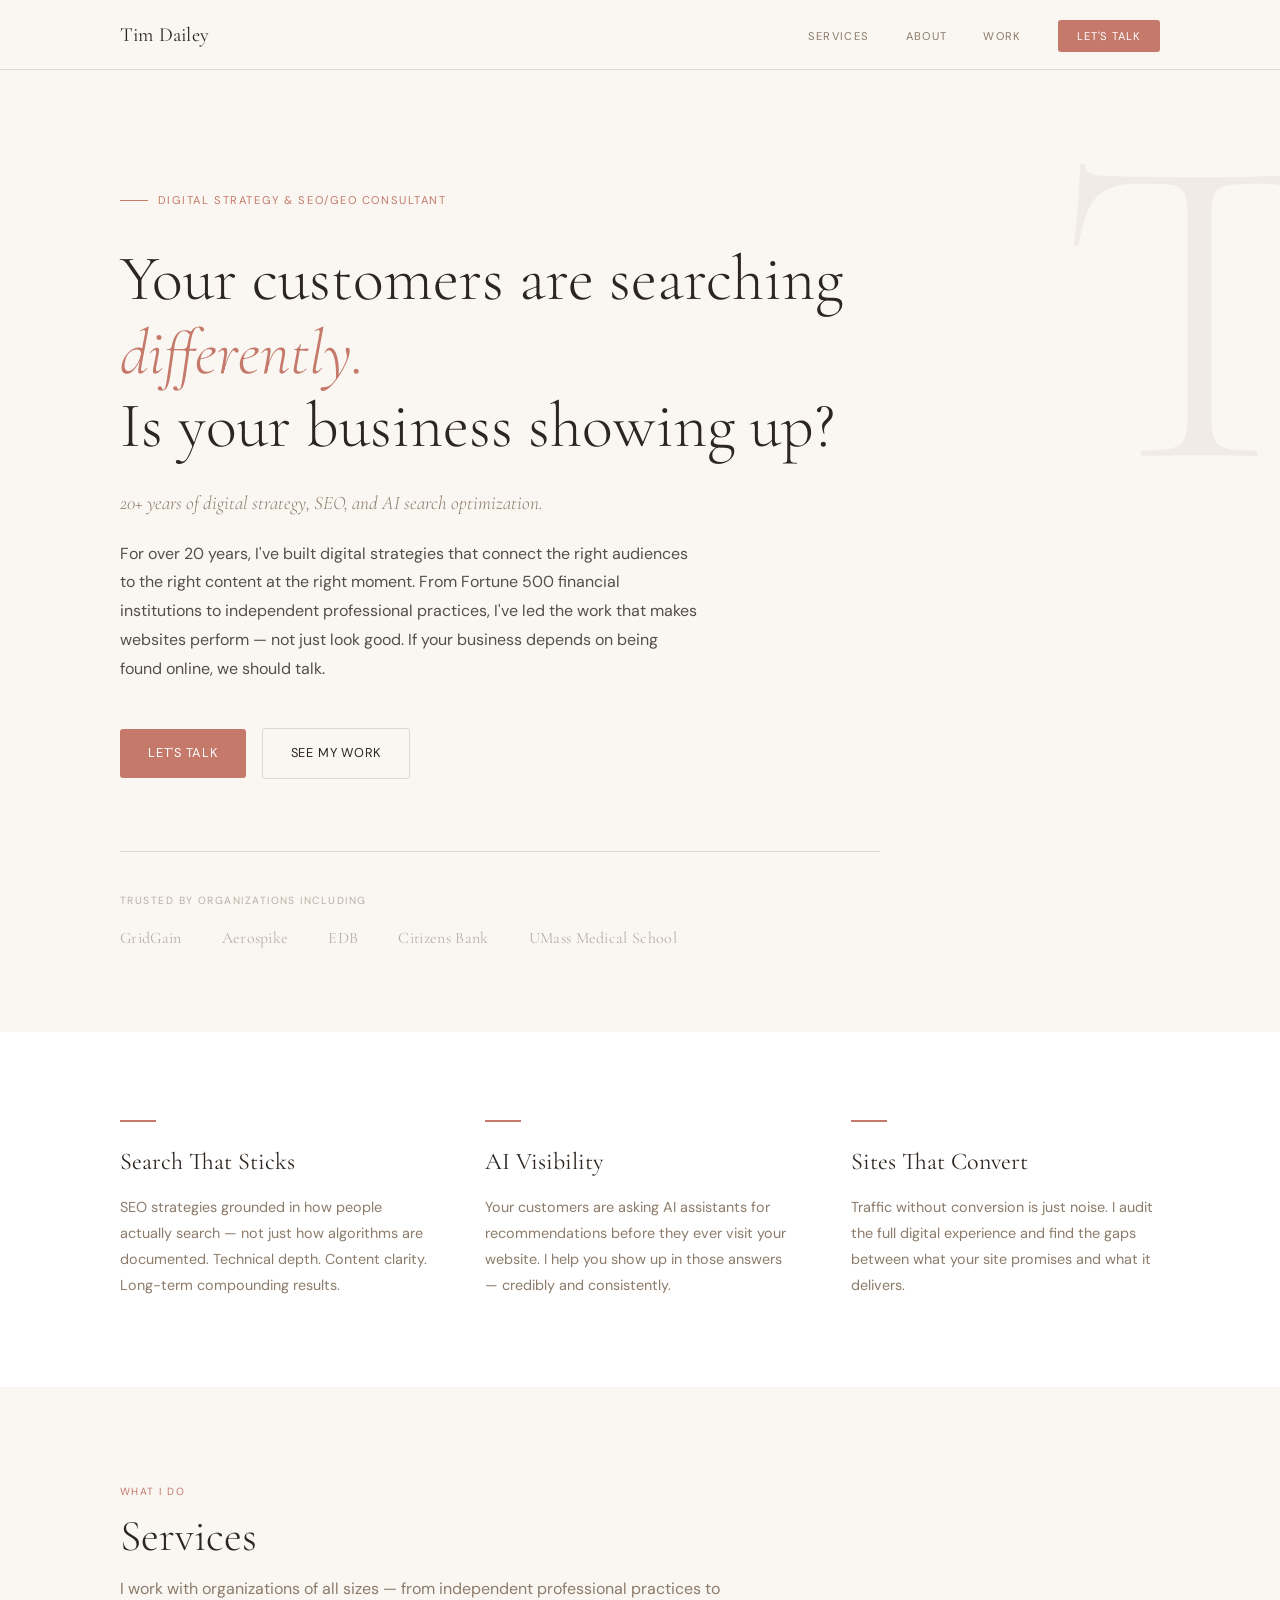
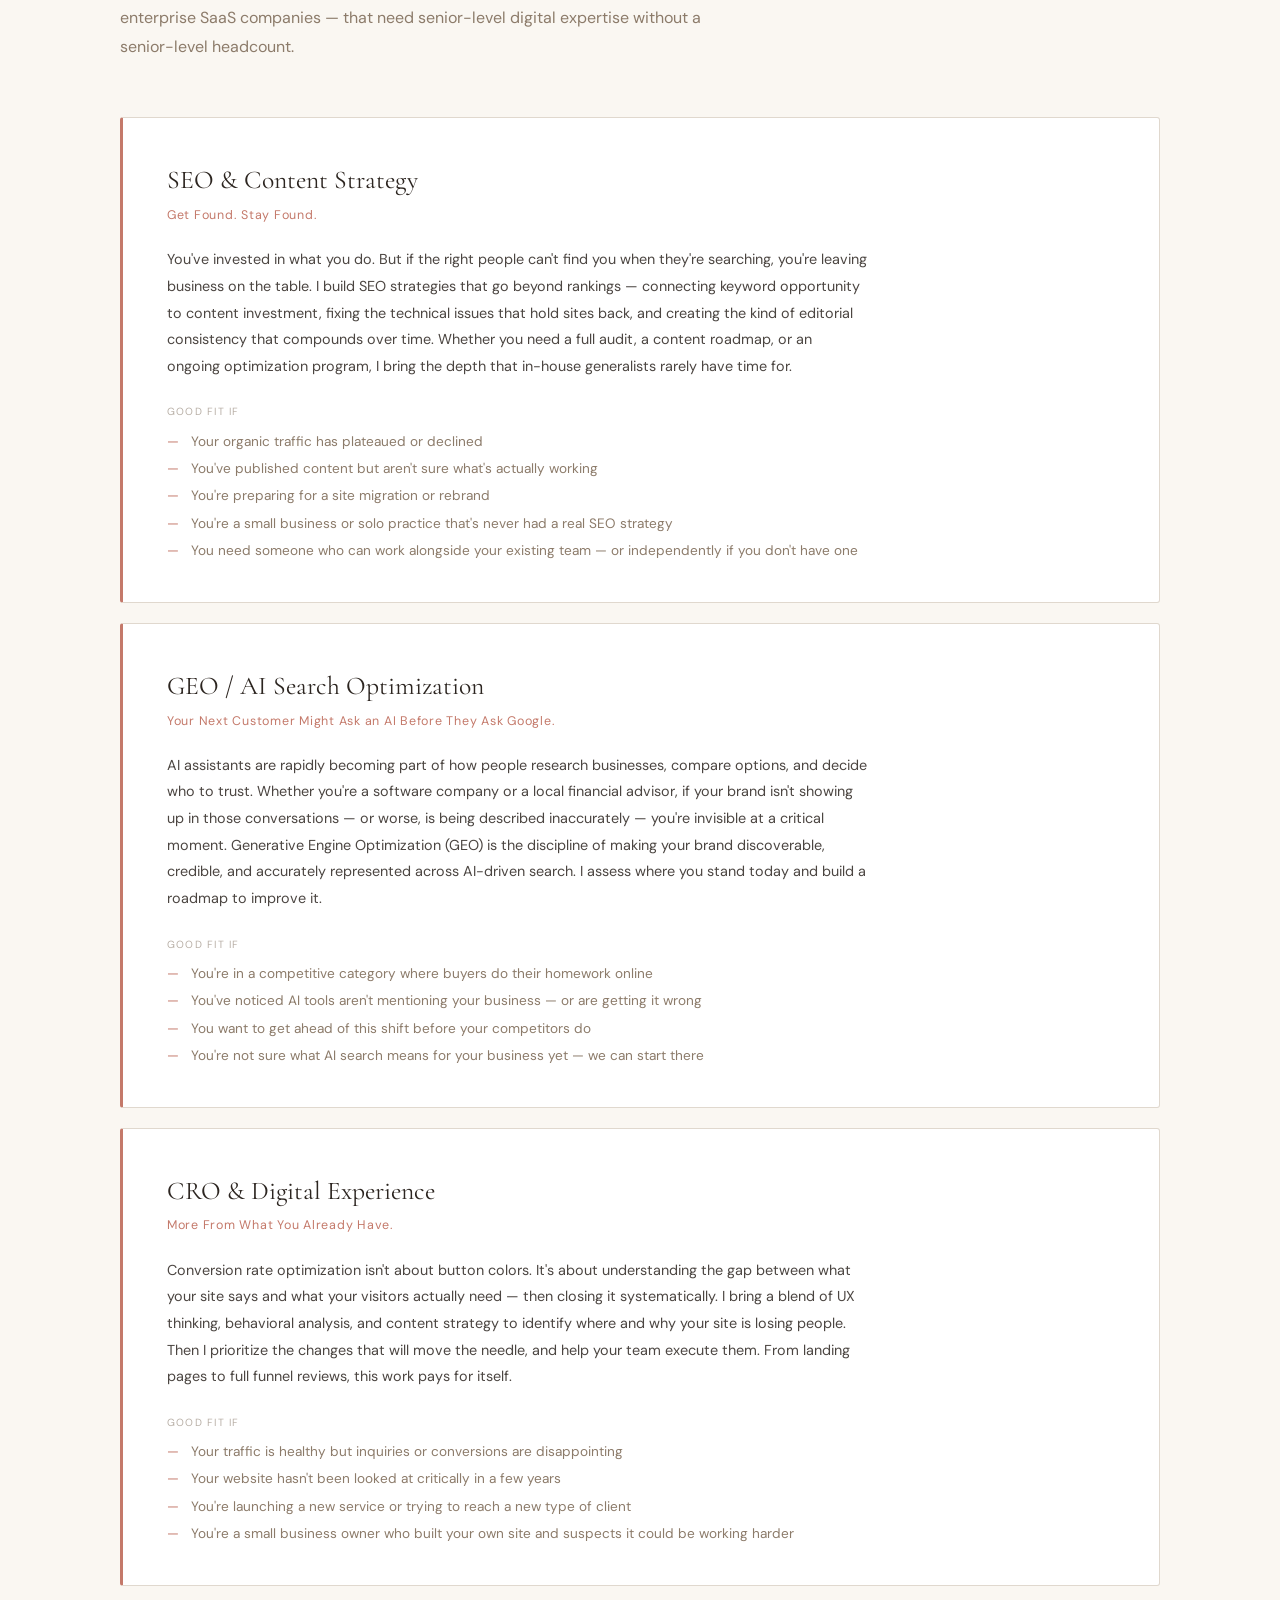
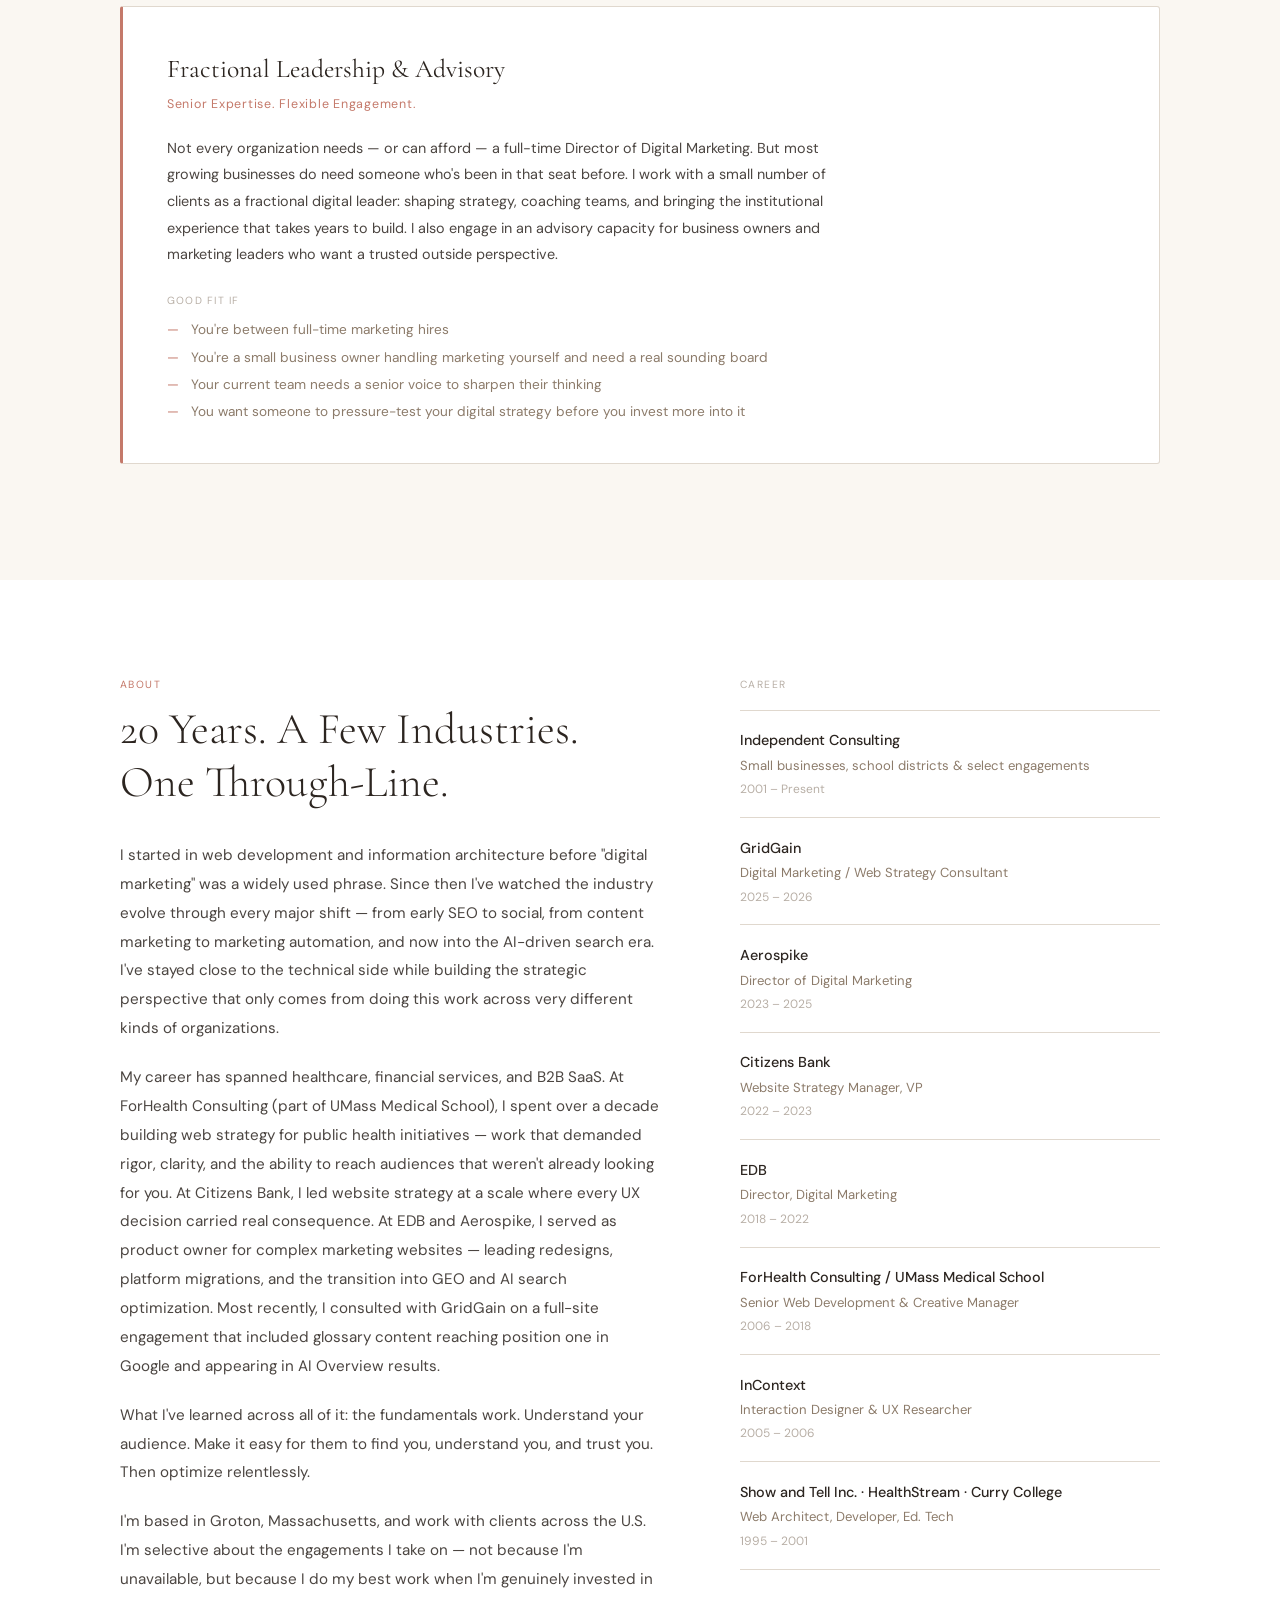
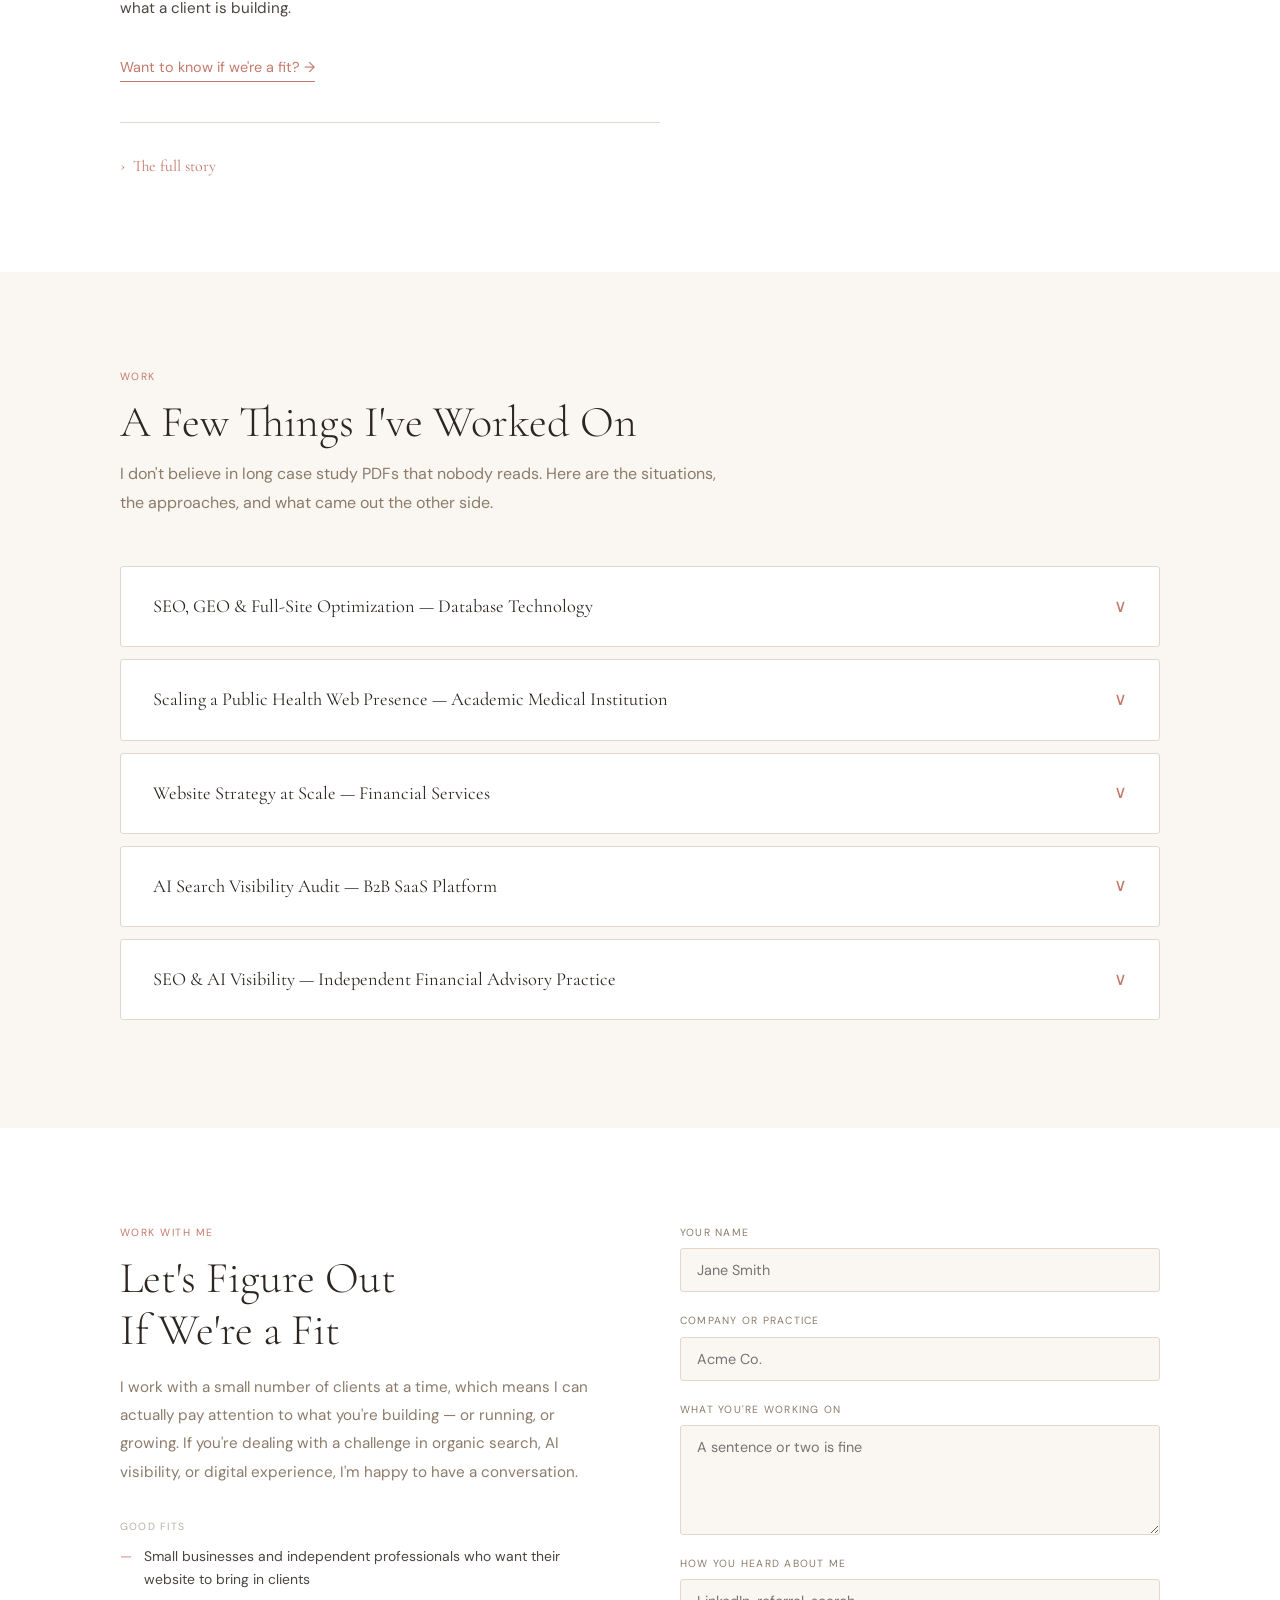
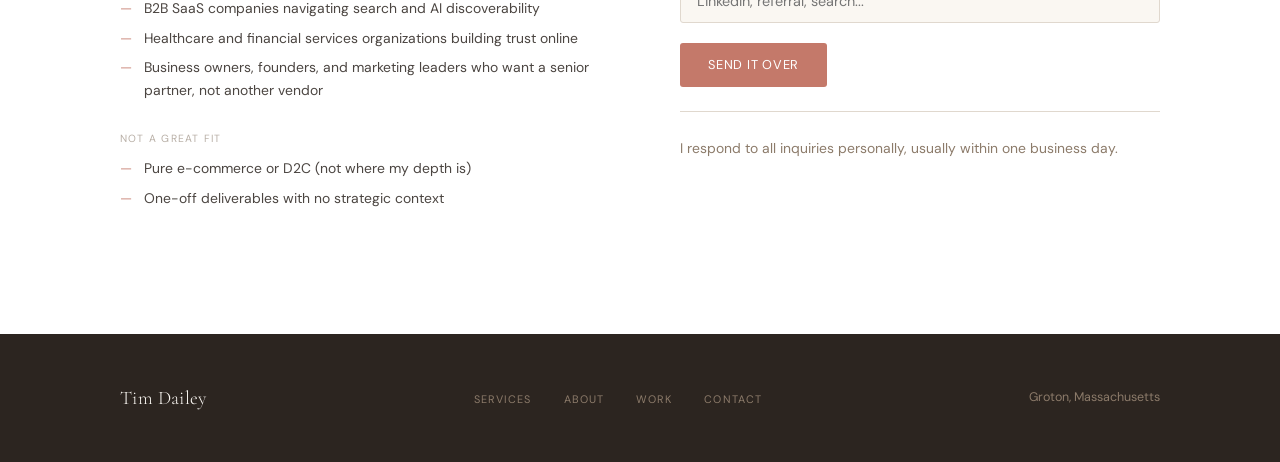
==== index.html @ e82624a8 "Update form action to use Web3Forms API" ====
<!DOCTYPE html>
<html lang="en">
<head>
<meta charset="UTF-8">
<meta name="viewport" content="width=device-width, initial-scale=1.0">

<!-- ── CORE SEO ── -->
<title>Tim Dailey — Digital Strategy, SEO &amp; AI Search Consultant</title>
<meta name="description" content="Tim Dailey is a digital strategy and SEO consultant with 20+ years of experience helping businesses get found in search engines and AI-powered results. Based in Groton, MA. Serving clients across the U.S.">
<meta name="author" content="Tim Dailey">
<meta name="robots" content="index, follow, max-snippet:-1, max-image-preview:large, max-video-preview:-1">
<link rel="canonical" href="https://timdailey.com/">

<!-- ── OPEN GRAPH (Facebook, LinkedIn previews) ── -->
<meta property="og:type" content="website">
<meta property="og:site_name" content="Tim Dailey">
<meta property="og:title" content="Tim Dailey — Digital Strategy, SEO &amp; AI Search Consultant">
<meta property="og:description" content="20+ years of SEO, GEO, and digital strategy. Tim Dailey helps businesses of all sizes get found in search engines and AI-powered results — and turn that visibility into growth.">
<meta property="og:url" content="https://timdailey.com/">
<meta property="og:image" content="https://timdailey.com/images/tim-dailey-og.webp">
<meta property="og:image:width" content="1200">
<meta property="og:image:height" content="630">
<meta property="og:image:alt" content="Tim Dailey — Digital Strategy &amp; SEO Consultant">
<meta property="og:locale" content="en_US">

<!-- ── TWITTER / X CARD ── -->
<meta name="twitter:card" content="summary_large_image">
<meta name="twitter:title" content="Tim Dailey — Digital Strategy, SEO &amp; AI Search Consultant">
<meta name="twitter:description" content="20+ years of SEO, GEO, and digital strategy. Helping businesses get found in search engines and AI-powered results.">
<meta name="twitter:image" content="https://timdailey.com/images/tim-dailey-og.webp">
<meta name="twitter:image:alt" content="Tim Dailey — Digital Strategy &amp; SEO Consultant">

<!-- ── GEO / LOCAL SEO ── -->
<meta name="geo.region" content="US-MA">
<meta name="geo.placename" content="Groton, Massachusetts">
<meta name="geo.position" content="42.6040;-71.5745">
<meta name="ICBM" content="42.6040, -71.5745">

<!-- ── THEME ── -->
<meta name="theme-color" content="#FAF7F2">
<meta name="format-detection" content="telephone=no">

<script type="application/ld+json">
{
  "@context": "https://schema.org",
  "@graph": [

    {
      "@type": "Person",
      "@id": "https://timdailey.com/#person",
      "name": "Timothy Dailey",
      "alternateName": "Tim Dailey",
      "url": "https://timdailey.com",
      "sameAs": [
        "https://www.linkedin.com/in/timothy-dailey/"
      ],
      "jobTitle": "Digital Strategy & SEO Consultant",
      "description": "Digital strategy and SEO consultant with 20+ years of experience leading high-profile digital initiatives for global brands, financial institutions, and mission-driven organizations. Specializes in SEO, Generative Engine Optimization (GEO), CRO, and digital experience strategy.",
      "knowsAbout": [
        "Search Engine Optimization",
        "Generative Engine Optimization",
        "AI Search Optimization",
        "Conversion Rate Optimization",
        "Digital Strategy",
        "Content Strategy",
        "UX Design",
        "Web Strategy",
        "Marketing Technology",
        "B2B Marketing"
      ],
      "hasCredential": {
        "@type": "EducationalOccupationalCredential",
        "credentialCategory": "degree",
        "educationalLevel": "Bachelor of Arts",
        "recognizedBy": {
          "@type": "CollegeOrUniversity",
          "name": "Curry College"
        }
      },
      "address": {
        "@type": "PostalAddress",
        "addressLocality": "Groton",
        "addressRegion": "MA",
        "addressCountry": "US"
      },
      "worksFor": {
        "@id": "https://timdailey.com/#business"
      }
    },

    {
      "@type": "ProfessionalService",
      "@id": "https://timdailey.com/#business",
      "name": "Tim Dailey Digital Strategy",
      "alternateName": "Tim Dailey Consulting",
      "url": "https://timdailey.com",
      "description": "Independent digital strategy consultancy specializing in SEO, Generative Engine Optimization (GEO), AI search visibility, CRO, and fractional digital marketing leadership. Serving businesses of all sizes across the U.S.",
      "founder": {
        "@id": "https://timdailey.com/#person"
      },
      "address": {
        "@type": "PostalAddress",
        "addressLocality": "Groton",
        "addressRegion": "MA",
        "addressCountry": "US"
      },
      "areaServed": {
        "@type": "Country",
        "name": "United States"
      },
      "priceRange": "$$",
      "currenciesAccepted": "USD",
      "openingHours": "Mo-Fr 09:00-17:00",
      "hasOfferCatalog": {
        "@type": "OfferCatalog",
        "name": "Digital Strategy Services",
        "itemListElement": [
          {
            "@type": "Offer",
            "itemOffered": {
              "@type": "Service",
              "name": "SEO & Content Strategy",
              "description": "Comprehensive SEO strategies connecting keyword opportunity to content investment, fixing technical issues, and creating editorial consistency that compounds over time."
            }
          },
          {
            "@type": "Offer",
            "itemOffered": {
              "@type": "Service",
              "name": "GEO / AI Search Optimization",
              "description": "Generative Engine Optimization (GEO) to make your brand discoverable, credible, and accurately represented across AI-driven search tools including ChatGPT, Perplexity, and Google's AI Overviews."
            }
          },
          {
            "@type": "Offer",
            "itemOffered": {
              "@type": "Service",
              "name": "CRO & Digital Experience",
              "description": "Conversion rate optimization combining UX thinking, behavioral analysis, and content strategy to identify why your site is losing people and prioritize changes that move the needle."
            }
          },
          {
            "@type": "Offer",
            "itemOffered": {
              "@type": "Service",
              "name": "Fractional Leadership & Advisory",
              "description": "Fractional digital marketing leadership and advisory services for companies that need senior-level expertise without a full-time headcount."
            }
          }
        ]
      },
      "knowsAbout": [
        "Search Engine Optimization",
        "Generative Engine Optimization",
        "AI Search Visibility",
        "Conversion Rate Optimization",
        "Digital Strategy",
        "Content Strategy",
        "B2B Marketing",
        "Healthcare Digital Marketing",
        "Financial Services Digital Marketing",
        "SaaS Marketing"
      ]
    },

    {
      "@type": "WebPage",
      "@id": "https://timdailey.com/#webpage",
      "url": "https://timdailey.com/",
      "name": "Tim Dailey — Digital Strategy, SEO & AI Search Consultant",
      "description": "Tim Dailey is a digital strategy and SEO consultant with 20+ years of experience helping businesses get found in search engines and AI-powered results.",
      "isPartOf": {
        "@type": "WebSite",
        "@id": "https://timdailey.com/#website",
        "url": "https://timdailey.com",
        "name": "Tim Dailey",
        "description": "Digital strategy, SEO, and AI search consulting by Tim Dailey",
        "publisher": {
          "@id": "https://timdailey.com/#person"
        }
      },
      "about": {
        "@id": "https://timdailey.com/#person"
      },
      "breadcrumb": {
        "@type": "BreadcrumbList",
        "itemListElement": [
          {
            "@type": "ListItem",
            "position": 1,
            "name": "Home",
            "item": "https://timdailey.com/"
          }
        ]
      }
    }

  ]
}
</script>
<link rel="preconnect" href="https://fonts.googleapis.com">
<link href="https://fonts.googleapis.com/css2?family=Cormorant+Garamond:ital,wght@0,300;0,400;0,500;1,300;1,400&family=DM+Sans:opsz,wght@9..40,300;9..40,400;9..500&display=swap" rel="stylesheet">
<link rel="stylesheet" href="styles.css">
</head>
<body>

<!-- NAV -->
<nav class="nav-sticky" id="site-nav">
  <div class="nav-inner">
    <a href="#hero" class="nav-mark">Tim Dailey</a>
    <button class="nav-hamburger" id="hamburger" aria-label="Menu" onclick="toggleMenu()">
      <span></span><span></span><span></span>
    </button>
    <ul class="nav-links" id="nav-links">
      <li><a href="#services" onclick="closeMenu()">Services</a></li>
      <li><a href="#about" onclick="closeMenu()">About</a></li>
      <li><a href="#work" onclick="closeMenu()">Work</a></li>
      <li><a href="#contact" class="nav-cta" onclick="closeMenu()">Let's Talk</a></li>
    </ul>
  </div>
</nav>

<!-- HERO -->
<section id="hero">
  <div class="wrap">
    <div class="hero-bg-mark">T</div>
    <div class="hero-inner fade-in">
      <div class="hero-eyebrow">
        <span class="hero-eyebrow-line"></span>
        Digital Strategy &amp; SEO/GEO Consultant
      </div>
      <h1>Your customers are searching <em>differently.</em><br>Is your business showing up?</h1>
      <p class="hero-sub">20+ years of digital strategy, SEO, and AI search optimization.</p>
      <p class="hero-body">For over 20 years, I've built digital strategies that connect the right audiences to the right content at the right moment. From Fortune 500 financial institutions to independent professional practices, I've led the work that makes websites perform — not just look good. If your business depends on being found online, we should talk.</p>
      <div class="btn-row">
        <a href="#contact" class="btn-fill">Let's Talk</a>
        <a href="#work" class="btn-outline">See My Work</a>
      </div>
      <div class="logo-strip">
        <div class="logo-strip-lbl">Trusted by organizations including</div>
        <div class="logo-names">
          <span>GridGain</span>
          <span>Aerospike</span>
          <span>EDB</span>
          <span>Citizens Bank</span>
          <span>UMass Medical School</span>
        </div>
      </div>
    </div>
  </div>
</section>

<!-- VALUE -->
<section id="value">
  <div class="wrap">
    <div class="value-grid">
      <div class="value-item fade-in">
        <div class="val-bar"></div>
        <h3>Search That Sticks</h3>
        <p>SEO strategies grounded in how people actually search — not just how algorithms are documented. Technical depth. Content clarity. Long-term compounding results.</p>
      </div>
      <div class="value-item fade-in">
        <div class="val-bar"></div>
        <h3>AI Visibility</h3>
        <p>Your customers are asking AI assistants for recommendations before they ever visit your website. I help you show up in those answers — credibly and consistently.</p>
      </div>
      <div class="value-item fade-in">
        <div class="val-bar"></div>
        <h3>Sites That Convert</h3>
        <p>Traffic without conversion is just noise. I audit the full digital experience and find the gaps between what your site promises and what it delivers.</p>
      </div>
    </div>
  </div>
</section>

<!-- SERVICES -->
<section id="services">
  <div class="wrap">
    <div class="services-head fade-in">
      <div class="sec-eye">What I Do</div>
      <h2 class="sec-h">Services</h2>
      <p class="sec-sub">I work with organizations of all sizes — from independent professional practices to enterprise SaaS companies — that need senior-level digital expertise without a senior-level headcount.</p>
    </div>

    <div class="svc-card fade-in">
      <div class="svc-name">SEO &amp; Content Strategy</div>
      <div class="svc-hook">Get Found. Stay Found.</div>
      <p class="svc-body">You've invested in what you do. But if the right people can't find you when they're searching, you're leaving business on the table. I build SEO strategies that go beyond rankings — connecting keyword opportunity to content investment, fixing the technical issues that hold sites back, and creating the kind of editorial consistency that compounds over time. Whether you need a full audit, a content roadmap, or an ongoing optimization program, I bring the depth that in-house generalists rarely have time for.</p>
      <div class="fit-lbl">Good fit if</div>
      <ul class="fit-list">
        <li>Your organic traffic has plateaued or declined</li>
        <li>You've published content but aren't sure what's actually working</li>
        <li>You're preparing for a site migration or rebrand</li>
        <li>You're a small business or solo practice that's never had a real SEO strategy</li>
        <li>You need someone who can work alongside your existing team — or independently if you don't have one</li>
      </ul>
    </div>

    <div class="svc-card fade-in">
      <div class="svc-name">GEO / AI Search Optimization</div>
      <div class="svc-hook">Your Next Customer Might Ask an AI Before They Ask Google.</div>
      <p class="svc-body">AI assistants are rapidly becoming part of how people research businesses, compare options, and decide who to trust. Whether you're a software company or a local financial advisor, if your brand isn't showing up in those conversations — or worse, is being described inaccurately — you're invisible at a critical moment. Generative Engine Optimization (GEO) is the discipline of making your brand discoverable, credible, and accurately represented across AI-driven search. I assess where you stand today and build a roadmap to improve it.</p>
      <div class="fit-lbl">Good fit if</div>
      <ul class="fit-list">
        <li>You're in a competitive category where buyers do their homework online</li>
        <li>You've noticed AI tools aren't mentioning your business — or are getting it wrong</li>
        <li>You want to get ahead of this shift before your competitors do</li>
        <li>You're not sure what AI search means for your business yet — we can start there</li>
      </ul>
    </div>

    <div class="svc-card fade-in">
      <div class="svc-name">CRO &amp; Digital Experience</div>
      <div class="svc-hook">More From What You Already Have.</div>
      <p class="svc-body">Conversion rate optimization isn't about button colors. It's about understanding the gap between what your site says and what your visitors actually need — then closing it systematically. I bring a blend of UX thinking, behavioral analysis, and content strategy to identify where and why your site is losing people. Then I prioritize the changes that will move the needle, and help your team execute them. From landing pages to full funnel reviews, this work pays for itself.</p>
      <div class="fit-lbl">Good fit if</div>
      <ul class="fit-list">
        <li>Your traffic is healthy but inquiries or conversions are disappointing</li>
        <li>Your website hasn't been looked at critically in a few years</li>
        <li>You're launching a new service or trying to reach a new type of client</li>
        <li>You're a small business owner who built your own site and suspects it could be working harder</li>
      </ul>
    </div>

    <div class="svc-card fade-in">
      <div class="svc-name">Fractional Leadership &amp; Advisory</div>
      <div class="svc-hook">Senior Expertise. Flexible Engagement.</div>
      <p class="svc-body">Not every organization needs — or can afford — a full-time Director of Digital Marketing. But most growing businesses do need someone who's been in that seat before. I work with a small number of clients as a fractional digital leader: shaping strategy, coaching teams, and bringing the institutional experience that takes years to build. I also engage in an advisory capacity for business owners and marketing leaders who want a trusted outside perspective.</p>
      <div class="fit-lbl">Good fit if</div>
      <ul class="fit-list">
        <li>You're between full-time marketing hires</li>
        <li>You're a small business owner handling marketing yourself and need a real sounding board</li>
        <li>Your current team needs a senior voice to sharpen their thinking</li>
        <li>You want someone to pressure-test your digital strategy before you invest more into it</li>
      </ul>
    </div>
  </div>
</section>

<!-- ABOUT -->
<section id="about">
  <div class="wrap">
    <div class="about-grid">
      <div class="about-prose fade-in">
        <div class="sec-eye">About</div>
        <h2 class="sec-h">20 Years. A Few Industries.<br>One Through-Line.</h2>
        <p>I started in web development and information architecture before "digital marketing" was a widely used phrase. Since then I've watched the industry evolve through every major shift — from early SEO to social, from content marketing to marketing automation, and now into the AI-driven search era. I've stayed close to the technical side while building the strategic perspective that only comes from doing this work across very different kinds of organizations.</p>
        <p>My career has spanned healthcare, financial services, and B2B SaaS. At ForHealth Consulting (part of UMass Medical School), I spent over a decade building web strategy for public health initiatives — work that demanded rigor, clarity, and the ability to reach audiences that weren't already looking for you. At Citizens Bank, I led website strategy at a scale where every UX decision carried real consequence. At EDB and Aerospike, I served as product owner for complex marketing websites — leading redesigns, platform migrations, and the transition into GEO and AI search optimization. Most recently, I consulted with GridGain on a full-site engagement that included glossary content reaching position one in Google and appearing in AI Overview results.</p>
        <p>What I've learned across all of it: the fundamentals work. Understand your audience. Make it easy for them to find you, understand you, and trust you. Then optimize relentlessly.</p>
        <p>I'm based in Groton, Massachusetts, and work with clients across the U.S. I'm selective about the engagements I take on — not because I'm unavailable, but because I do my best work when I'm genuinely invested in what a client is building.</p>
        <a href="#contact" class="about-cta-link">Want to know if we're a fit? →</a>

        <div class="story-toggle-wrap">
          <button class="story-btn" onclick="toggleStory(this)">
            <span class="story-arrow">›</span>
            The full story
          </button>
          <div class="story-content">
            <p>Before the director titles and the enterprise clients, there was a lot of hands-on work that built the foundation for all of it.</p>
            <p>In the late 1990s and early 2000s, I was designing and developing websites when most businesses didn't have one yet — building multimedia CD-ROMs and early web experiences at HealthStream and SilverPlatter Education, then moving into visual design and UI work at Show and Tell Inc. Those years taught me to think about usability before there was much of a vocabulary for it.</p>
            <p>From roughly 2001 through 2010, alongside my other work, I freelanced for small businesses and several school districts — building and maintaining websites, helping organizations figure out what their digital presence should even be. Many of these clients had never worked with a web professional before, which meant translating technical decisions into plain language was part of the job from the start. That experience is a big reason I'm just as comfortable working with a solo financial advisor as I am with a Series B software company.</p>
            <p>At Needham High School, I wore several different hats over the years — district webmaster, technology support, and briefly, teacher. I taught Photography and Graphic Design, secured a grant to bring digital photography into the curriculum, and ran adult education courses in web design. Teaching turned out to be useful training for consulting: you get good at explaining things clearly, meeting people where they are, and making complicated subjects feel manageable.</p>
            <p>My very first professional web role was at Curry College, where I developed and maintained the college's first-ever website while managing their Educational Technology Services Office. It's a long way from there to leading a platform migration to Contentful and React — but the thread connecting all of it is the same: figure out what someone needs from a digital experience, then build it as well as you possibly can.</p>
          </div>
        </div>
      </div>

      <div class="about-right fade-in">
        <div class="career-lbl">Career</div>
        <div class="timeline-item">
          <div class="t-org">Independent Consulting</div>
          <div class="t-role">Small businesses, school districts &amp; select engagements</div>
          <div class="t-dates">2001 – Present</div>
        </div>
        <div class="timeline-item">
          <div class="t-org">GridGain</div>
          <div class="t-role">Digital Marketing / Web Strategy Consultant</div>
          <div class="t-dates">2025 – 2026</div>
        </div>
        <div class="timeline-item">
          <div class="t-org">Aerospike</div>
          <div class="t-role">Director of Digital Marketing</div>
          <div class="t-dates">2023 – 2025</div>
        </div>
        <div class="timeline-item">
          <div class="t-org">Citizens Bank</div>
          <div class="t-role">Website Strategy Manager, VP</div>
          <div class="t-dates">2022 – 2023</div>
        </div>
        <div class="timeline-item">
          <div class="t-org">EDB</div>
          <div class="t-role">Director, Digital Marketing</div>
          <div class="t-dates">2018 – 2022</div>
        </div>
        <div class="timeline-item">
          <div class="t-org">ForHealth Consulting / UMass Medical School</div>
          <div class="t-role">Senior Web Development &amp; Creative Manager</div>
          <div class="t-dates">2006 – 2018</div>
        </div>
        <div class="timeline-item">
          <div class="t-org">InContext</div>
          <div class="t-role">Interaction Designer &amp; UX Researcher</div>
          <div class="t-dates">2005 – 2006</div>
        </div>
        <div class="timeline-item">
          <div class="t-org">Show and Tell Inc. · HealthStream · Curry College</div>
          <div class="t-role">Web Architect, Developer, Ed. Tech</div>
          <div class="t-dates">1995 – 2001</div>
        </div>
      </div>
    </div>
  </div>
</section>

<!-- WORK -->
<section id="work">
  <div class="wrap">
    <div class="work-head fade-in">
      <div class="sec-eye">Work</div>
      <h2 class="sec-h">A Few Things I've Worked On</h2>
      <p class="sec-sub">I don't believe in long case study PDFs that nobody reads. Here are the situations, the approaches, and what came out the other side.</p>
    </div>

    <div class="case fade-in">
      <div class="case-hdr" onclick="toggleCase(this)">
        <h3>SEO, GEO &amp; Full-Site Optimization — Database Technology</h3>
        <span class="chevron">∨</span>
      </div>
      <div class="case-body">
        <div class="case-sec"><div class="case-sec-lbl">The situation</div><p>A B2B database technology company needed its website to work harder across SEO, user experience, and AI search visibility. Landing pages, product pages, and the blog had accumulated technical debt, and the site's information architecture wasn't guiding visitors toward conversion.</p></div>
        <div class="case-sec"><div class="case-sec-lbl">The approach</div><p>I rebuilt and optimized landing pages, the homepage, and product pages for both search and UX. I developed a targeted keyword and GEO strategy aligned to technical buyer journeys, reworked the site navigation and information architecture, and built out a library of glossary pages designed to capture bottom-of-funnel search intent. I also resolved technical SEO issues holding back the trials and downloads experience.</p></div>
        <div class="case-sec"><div class="case-sec-lbl">What happened</div><p>Several glossary pages reached position one in Google search results. Multiple pages also began appearing in Google's AI Overview results — organic visibility extending into the AI-driven layer of search that most competitors hadn't begun to address yet.</p></div>
      </div>
    </div>

    <div class="case fade-in">
      <div class="case-hdr" onclick="toggleCase(this)">
        <h3>Scaling a Public Health Web Presence — Academic Medical Institution</h3>
        <span class="chevron">∨</span>
      </div>
      <div class="case-body">
        <div class="case-sec"><div class="case-sec-lbl">The situation</div><p>ForHealth Consulting (University of Massachusetts Medical School) operated a portfolio of public health programs, each with its own web presence, audience, and compliance requirements. There was no unified strategy, no shared standards, and significant redundancy.</p></div>
        <div class="case-sec"><div class="case-sec-lbl">The approach</div><p>Over 12 years, I built the web strategy infrastructure that brought those properties into alignment — from content governance frameworks and UX standards to analytics implementation and CMS migration work. I managed day-to-day execution for multiple concurrent sites simultaneously.</p></div>
        <div class="case-sec"><div class="case-sec-lbl">What happened</div><p>The organization gained a coherent digital presence across programs, with measurable improvements in user engagement and a significant reduction in the time it took to launch new initiatives. The work also built internal capacity where there had been almost none.</p></div>
      </div>
    </div>

    <div class="case fade-in">
      <div class="case-hdr" onclick="toggleCase(this)">
        <h3>Website Strategy at Scale — Financial Services</h3>
        <span class="chevron">∨</span>
      </div>
      <div class="case-body">
        <div class="case-sec"><div class="case-sec-lbl">The situation</div><p>Citizens Bank needed to tighten the connection between its digital experience and measurable business outcomes — a complex challenge with significant regulatory constraints, massive content volume, and multiple stakeholder groups with competing priorities.</p></div>
        <div class="case-sec"><div class="case-sec-lbl">The approach</div><p>I led website strategy efforts focused on the intersection of UX, SEO, and conversion — identifying where the experience was breaking down and building the internal alignment needed to fix it. This meant bringing together product, compliance, marketing, and technology stakeholders around a shared prioritization framework.</p></div>
        <div class="case-sec"><div class="case-sec-lbl">What happened</div><p>Page-level performance improved across key acquisition flows. Equally valuable: the organization developed a cleaner process for making website decisions — one that was faster, better-documented, and less dependent on institutional memory.</p></div>
      </div>
    </div>

    <div class="case fade-in">
      <div class="case-hdr" onclick="toggleCase(this)">
        <h3>AI Search Visibility Audit — B2B SaaS Platform</h3>
        <span class="chevron">∨</span>
      </div>
      <div class="case-body">
        <div class="case-sec"><div class="case-sec-lbl">The situation</div><p>A SaaS company in a competitive data infrastructure category noticed that AI assistants were either not mentioning their product in relevant conversations or describing it in ways that were incomplete and occasionally inaccurate.</p></div>
        <div class="case-sec"><div class="case-sec-lbl">The approach</div><p>I ran a structured AI visibility assessment across multiple dimensions — content openness, structured data, brand authority signals, messaging clarity, and intent signal infrastructure. The audit surfaced both quick wins and longer-horizon strategic priorities.</p></div>
        <div class="case-sec"><div class="case-sec-lbl">What happened</div><p>The team had a clear, prioritized roadmap for improving their AI discoverability — and a framework for measuring progress over time. Several high-impact changes were implemented within 60 days of the engagement.</p></div>
      </div>
    </div>

    <div class="case fade-in">
      <div class="case-hdr" onclick="toggleCase(this)">
        <h3>SEO &amp; AI Visibility — Independent Financial Advisory Practice</h3>
        <span class="chevron">∨</span>
      </div>
      <div class="case-body">
        <div class="case-sec"><div class="case-sec-lbl">The situation</div><p>A solo financial advisor had a professional website but no real search presence — invisible in local search results and absent from AI-driven recommendations, even for queries their ideal clients were clearly asking.</p></div>
        <div class="case-sec"><div class="case-sec-lbl">The approach</div><p>I ran a combined SEO and AI visibility audit, identifying gaps in local search optimization, schema markup, and the type of authoritative content that helps practices appear in AI-generated recommendations. The fixes didn't require a massive content investment — just the right ones, done correctly.</p></div>
        <div class="case-sec"><div class="case-sec-lbl">What happened</div><p>The practice began appearing in local search results for relevant queries within weeks, and AI tools started surfacing them more accurately when asked about financial advisors in their area. The advisor had a clear picture of what was working and a simple ongoing checklist to maintain it.</p></div>
      </div>
    </div>
  </div>
</section>

<!-- CONTACT -->
<section id="contact">
  <div class="wrap">
    <div class="contact-grid">
      <div class="fade-in">
        <div class="sec-eye">Work With Me</div>
        <h2 class="sec-h">Let's Figure Out<br>If We're a Fit</h2>
        <p class="contact-intro">I work with a small number of clients at a time, which means I can actually pay attention to what you're building — or running, or growing. If you're dealing with a challenge in organic search, AI visibility, or digital experience, I'm happy to have a conversation.</p>
        <div class="fit-block">
          <div class="fit-block-lbl">Good fits</div>
          <ul class="contact-list">
            <li>Small businesses and independent professionals who want their website to bring in clients</li>
            <li>B2B SaaS companies navigating search and AI discoverability</li>
            <li>Healthcare and financial services organizations building trust online</li>
            <li>Business owners, founders, and marketing leaders who want a senior partner, not another vendor</li>
          </ul>
        </div>
        <div class="fit-block">
          <div class="fit-block-lbl">Not a great fit</div>
          <ul class="contact-list">
            <li>Pure e-commerce or D2C (not where my depth is)</li>
            <li>One-off deliverables with no strategic context</li>
          </ul>
        </div>
      </div>

      <div class="fade-in">
        <form class="cform" action="https://api.web3forms.com/submit" method="POST">
        <input type="hidden" name="access_key" value="63b1c5b8-3faf-4897-ba86-4fa68559f2e0">
        <input type="hidden" name="redirect" value="https://timdailey.com/thanks">
        <input type="hidden" name="subject" value="New inquiry from timdailey.com">
          <div class="ffield">
            <label for="f-name">Your name</label>
            <input type="text" id="f-name" name="name" placeholder="Jane Smith" required>
          </div>
          <div class="ffield">
            <label for="f-co">Company or practice</label>
            <input type="text" id="f-co" name="company" placeholder="Acme Co.">
          </div>
          <div class="ffield">
            <label for="f-msg">What you're working on</label>
            <textarea id="f-msg" name="message" placeholder="A sentence or two is fine" required></textarea>
          </div>
          <div class="ffield">
            <label for="f-ref">How you heard about me</label>
            <input type="text" id="f-ref" name="referral" placeholder="LinkedIn, referral, search...">
          </div>
          <button type="submit" class="fsub">Send It Over</button>
        </form>
        <div class="cal-note">
          I respond to all inquiries personally, usually within one business day.
        </div>
      </div>
    </div>
  </div>
</section>

<!-- FOOTER -->
<footer class="footer-dark">
  <div class="foot-inner">
    <div class="foot-mark">Tim Dailey</div>
    <ul class="foot-links">
      <li><a href="#services">Services</a></li>
      <li><a href="#about">About</a></li>
      <li><a href="#work">Work</a></li>
      <li><a href="#contact">Contact</a></li>
    </ul>
    <div class="foot-meta">Groton, Massachusetts</div>
  </div>
</footer>

<script src="main.js"></script>
</body>
</html>
---- styles.css ----
/* ── RESET ── */
*,*::before,*::after{box-sizing:border-box;margin:0;padding:0}

/* ── VARIABLES ── */
:root{
  --linen:#FAF7F2;
  --linen-deep:#F3EDE3;
  --clay:#C4796A;
  --clay-dark:#A55E50;
  --clay-light:#F0E0DC;
  --espresso:#2C2520;
  --taupe:#8C7B6A;
  --taupe-light:#B8AFA6;
  --border:#E0D8CE;
  --white:#FFFFFF;
  --max-w:1120px;
  --serif:'Cormorant Garamond',Georgia,serif;
  --sans:'DM Sans',system-ui,sans-serif;
}

/* ── BASE ── */
html{scroll-behavior:smooth;font-size:16px}
body{
  font-family:var(--sans);
  color:var(--espresso);
  background:var(--linen);
  line-height:1.7;
  -webkit-font-smoothing:antialiased;
}
/* Thanks page needs full-height flex column to pin footer */
html.full-height,html.full-height body{height:100%}
body.page-thanks{display:flex;flex-direction:column}

/* ── LAYOUT ── */
.wrap{max-width:var(--max-w);margin:0 auto;padding:0 2.5rem}

/* ── NAV ── */
nav{
  background:rgba(250,247,242,0.96);
  backdrop-filter:blur(8px);
  border-bottom:1px solid var(--border);
  padding:1.1rem 0;
}
nav.nav-sticky{position:sticky;top:0;z-index:200}
.nav-inner{
  max-width:var(--max-w);margin:0 auto;padding:0 2.5rem;
  display:flex;align-items:center;justify-content:space-between;
}
/* Thanks page nav is not sticky, uses simpler inner layout */
nav.nav-simple{padding:1.1rem 2.5rem}
.nav-mark{
  font-family:var(--serif);font-size:1.25rem;font-weight:400;
  color:var(--espresso);text-decoration:none;letter-spacing:0.01em;
}
.nav-links{display:flex;align-items:center;gap:2.25rem;list-style:none}
.nav-links a{
  font-size:0.7rem;letter-spacing:0.12em;text-transform:uppercase;
  color:var(--taupe);text-decoration:none;transition:color 0.2s;
}
.nav-links a:hover{color:var(--espresso)}
.nav-cta{
  background:var(--clay) !important;color:var(--white) !important;
  padding:0.55rem 1.2rem;border-radius:3px;
  letter-spacing:0.08em !important;transition:background 0.2s !important;
}
.nav-cta:hover{background:var(--clay-dark) !important}
.nav-back{
  font-size:0.72rem;letter-spacing:0.1em;text-transform:uppercase;
  color:var(--taupe);text-decoration:none;transition:color 0.2s;
  display:flex;align-items:center;gap:0.4rem;
}
.nav-back:hover{color:var(--espresso)}
.nav-hamburger{display:none;background:none;border:none;cursor:pointer;padding:4px}
.nav-hamburger span{display:block;width:22px;height:1.5px;background:var(--espresso);margin:5px 0;transition:all 0.2s}

/* ── BUTTONS ── */
.btn-fill{
  background:var(--clay);color:var(--white);
  padding:0.85rem 1.75rem;border-radius:3px;
  text-decoration:none;font-size:0.8rem;letter-spacing:0.06em;
  text-transform:uppercase;transition:background 0.2s;display:inline-block;
}
.btn-fill:hover{background:var(--clay-dark)}
.btn-outline{
  border:1px solid var(--border);color:var(--espresso);
  padding:0.85rem 1.75rem;border-radius:3px;
  text-decoration:none;font-size:0.8rem;letter-spacing:0.06em;
  text-transform:uppercase;transition:border-color 0.2s;display:inline-block;
}
.btn-outline:hover{border-color:var(--taupe)}
.btn-home{
  display:inline-block;border:1px solid var(--border);color:var(--espresso);
  padding:0.75rem 1.75rem;border-radius:3px;text-decoration:none;
  font-size:0.78rem;letter-spacing:0.06em;text-transform:uppercase;
  transition:border-color 0.2s,color 0.2s;
}
.btn-home:hover{border-color:var(--clay);color:var(--clay)}

/* ── SECTION CHROME ── */
.sec-eye{
  font-size:0.65rem;letter-spacing:0.14em;text-transform:uppercase;
  color:var(--clay);margin-bottom:0.6rem;
}
.sec-h{
  font-family:var(--serif);font-weight:300;
  font-size:clamp(1.8rem,3.5vw,2.75rem);
  color:var(--espresso);line-height:1.2;
}
.sec-sub{
  font-size:1rem;color:var(--taupe);max-width:600px;
  margin-top:0.75rem;line-height:1.8;
}

/* ── FOOTER ── */
footer.footer-dark{background:var(--espresso);padding:3rem 0}
.foot-inner{
  max-width:var(--max-w);margin:0 auto;padding:0 2.5rem;
  display:flex;align-items:center;justify-content:space-between;flex-wrap:wrap;gap:1.5rem;
}
.foot-mark{font-family:var(--serif);font-size:1.2rem;font-weight:300;color:var(--linen);letter-spacing:0.02em}
.foot-links{display:flex;gap:2rem;list-style:none}
.foot-links a{
  font-size:0.68rem;letter-spacing:0.1em;text-transform:uppercase;
  color:var(--taupe);text-decoration:none;transition:color 0.2s;
}
.foot-links a:hover{color:var(--linen)}
.foot-meta{font-size:0.78rem;color:var(--taupe);text-align:right;line-height:1.7}
footer.footer-simple{
  border-top:1px solid var(--border);padding:1.5rem 2.5rem;
  text-align:center;font-size:0.75rem;color:var(--taupe-light);letter-spacing:0.04em;
}

/* ════════════════════════════════════
   INDEX PAGE STYLES
   ════════════════════════════════════ */

/* ── HERO ── */
#hero{background:var(--linen);padding:7rem 0 5rem;position:relative;overflow:hidden}
.hero-bg-mark{
  position:absolute;right:-60px;top:20px;
  font-family:var(--serif);font-size:28rem;font-weight:300;
  color:var(--border);opacity:0.35;line-height:1;
  pointer-events:none;user-select:none;
}
.hero-inner{max-width:760px;position:relative;z-index:1}
.hero-eyebrow{
  display:inline-flex;align-items:center;gap:0.6rem;
  font-size:0.7rem;letter-spacing:0.14em;text-transform:uppercase;
  color:var(--clay);margin-bottom:2rem;
}
.hero-eyebrow-line{width:28px;height:1px;background:var(--clay);display:inline-block}
#hero h1{
  font-family:var(--serif);font-weight:300;
  font-size:clamp(2.4rem,5vw,4rem);
  line-height:1.15;color:var(--espresso);margin-bottom:1.5rem;
}
#hero h1 em{font-style:italic;color:var(--clay)}
.hero-sub{
  font-family:var(--serif);font-size:1.2rem;font-weight:300;font-style:italic;
  color:var(--taupe);margin-bottom:1.25rem;
}
.hero-body{
  font-size:1rem;color:var(--espresso);opacity:0.8;
  max-width:580px;margin-bottom:2.75rem;line-height:1.8;
}
.btn-row{display:flex;gap:1rem;flex-wrap:wrap;align-items:center}
.logo-strip{margin-top:4.5rem;padding-top:2.5rem;border-top:1px solid var(--border)}
.logo-strip-lbl{
  font-size:0.65rem;letter-spacing:0.14em;text-transform:uppercase;
  color:var(--taupe-light);margin-bottom:1rem;
}
.logo-names{display:flex;flex-wrap:wrap;gap:0.4rem 2.5rem}
.logo-names span{
  font-family:var(--serif);font-size:1rem;font-weight:400;
  color:var(--taupe-light);letter-spacing:0.02em;
}

/* ── VALUE ── */
#value{background:var(--white);padding:5.5rem 0}
.value-grid{display:grid;grid-template-columns:repeat(3,1fr);gap:3.5rem}
.val-bar{width:36px;height:2px;background:var(--clay);margin-bottom:1.25rem}
.value-item h3{font-family:var(--serif);font-size:1.5rem;font-weight:400;margin-bottom:0.75rem;color:var(--espresso)}
.value-item p{font-size:0.9rem;color:var(--taupe);line-height:1.8}

/* ── SERVICES ── */
#services{background:var(--linen);padding:6rem 0}
.services-head{margin-bottom:3.5rem}
.svc-card{
  background:var(--white);border:1px solid var(--border);
  border-left:3px solid var(--clay);border-radius:3px;
  padding:2.5rem 2.75rem;margin-bottom:1.25rem;transition:box-shadow 0.2s;
}
.svc-card:hover{box-shadow:0 4px 24px rgba(44,37,32,0.06)}
.svc-name{font-family:var(--serif);font-size:1.6rem;font-weight:400;color:var(--espresso);margin-bottom:0.2rem}
.svc-hook{font-size:0.78rem;color:var(--clay);letter-spacing:0.06em;margin-bottom:1.25rem}
.svc-body{font-size:0.9rem;color:var(--espresso);opacity:0.85;line-height:1.85;margin-bottom:1.5rem;max-width:700px}
.fit-lbl{font-size:0.65rem;letter-spacing:0.12em;text-transform:uppercase;color:var(--taupe-light);margin-bottom:0.6rem}
.fit-list{list-style:none;display:flex;flex-direction:column;gap:0.35rem}
.fit-list li{font-size:0.85rem;color:var(--taupe);padding-left:1.5rem;position:relative;line-height:1.6}
.fit-list li::before{content:'—';position:absolute;left:0;color:var(--clay)}

/* ── ABOUT ── */
#about{background:var(--white);padding:6rem 0}
.about-grid{display:grid;grid-template-columns:1fr 420px;gap:5rem;align-items:start}
.about-prose .sec-h{margin-bottom:2rem}
.about-prose p{font-size:0.95rem;color:var(--espresso);opacity:0.85;line-height:1.9;margin-bottom:1.25rem}
.about-cta-link{
  display:inline-block;margin-top:0.75rem;color:var(--clay);
  font-size:0.9rem;text-decoration:none;border-bottom:1px solid var(--clay);
  padding-bottom:2px;transition:color 0.2s,border-color 0.2s;
}
.about-cta-link:hover{color:var(--clay-dark);border-color:var(--clay-dark)}
.story-toggle-wrap{margin-top:2.5rem;padding-top:2rem;border-top:1px solid var(--border)}
.story-btn{
  background:none;border:none;padding:0;cursor:pointer;
  display:flex;align-items:center;gap:0.5rem;
  font-family:var(--serif);font-size:1rem;font-weight:400;
  color:var(--clay);transition:color 0.2s;
}
.story-btn:hover{color:var(--clay-dark)}
.story-arrow{display:inline-block;transition:transform 0.25s;font-size:1.1rem}
.story-arrow.open{transform:rotate(90deg)}
.story-content{display:none;margin-top:1.5rem}
.story-content.open{display:block}
.story-content p{font-size:0.9rem;color:var(--espresso);opacity:0.8;line-height:1.9;margin-bottom:1.15rem}
.career-lbl{font-size:0.65rem;letter-spacing:0.14em;text-transform:uppercase;color:var(--taupe-light);margin-bottom:1rem}
.timeline-item{padding:1.1rem 0;border-top:1px solid var(--border)}
.timeline-item:last-child{border-bottom:1px solid var(--border)}
.t-org{font-size:0.9rem;font-weight:500;color:var(--espresso);margin-bottom:2px}
.t-role{font-size:0.82rem;color:var(--taupe)}
.t-dates{font-size:0.75rem;color:var(--taupe-light);margin-top:2px}

/* ── WORK ── */
#work{background:var(--linen);padding:6rem 0}
.work-head{margin-bottom:3rem}
.case{background:var(--white);border:1px solid var(--border);border-radius:3px;margin-bottom:0.75rem;overflow:hidden}
.case-hdr{
  padding:1.5rem 2rem;cursor:pointer;
  display:flex;align-items:center;justify-content:space-between;gap:1rem;transition:background 0.15s;
}
.case-hdr:hover{background:var(--linen)}
.case-hdr h3{font-family:var(--serif);font-size:1.15rem;font-weight:400;color:var(--espresso)}
.chevron{color:var(--clay);font-size:1.1rem;transition:transform 0.2s;flex-shrink:0}
.chevron.open{transform:rotate(180deg)}
.case-body{display:none;padding:0 2rem 2rem;border-top:1px solid var(--border)}
.case-body.open{display:block}
.case-sec{margin-top:1.5rem}
.case-sec-lbl{font-size:0.65rem;letter-spacing:0.12em;text-transform:uppercase;color:var(--clay);margin-bottom:0.5rem}
.case-sec p{font-size:0.88rem;color:var(--espresso);opacity:0.85;line-height:1.8}

/* ── CONTACT ── */
#contact{background:var(--white);padding:6rem 0}
.contact-grid{display:grid;grid-template-columns:1fr 1fr;gap:5rem;align-items:start}
.contact-intro{font-size:0.95rem;color:var(--taupe);line-height:1.85;margin:1rem 0 2rem}
.fit-block{margin-bottom:1.75rem}
.fit-block-lbl{font-size:0.65rem;letter-spacing:0.12em;text-transform:uppercase;color:var(--taupe-light);margin-bottom:0.6rem}
.contact-list{list-style:none;display:flex;flex-direction:column;gap:0.4rem}
.contact-list li{font-size:0.87rem;color:var(--espresso);opacity:0.85;padding-left:1.5rem;position:relative;line-height:1.65}
.contact-list li::before{content:'—';position:absolute;left:0;color:var(--clay)}
.cform{display:flex;flex-direction:column;gap:1.25rem}
.ffield{display:flex;flex-direction:column;gap:0.4rem}
.ffield label{font-size:0.65rem;letter-spacing:0.12em;text-transform:uppercase;color:var(--taupe)}
.ffield input,.ffield textarea{
  background:var(--linen);border:1px solid var(--border);border-radius:3px;
  padding:0.75rem 1rem;font-family:var(--sans);font-size:0.9rem;
  color:var(--espresso);outline:none;width:100%;transition:border-color 0.2s;
}
.ffield input:focus,.ffield textarea:focus{border-color:var(--clay)}
.ffield textarea{min-height:110px;resize:vertical}
.fsub{
  background:var(--clay);color:var(--white);border:none;
  padding:0.85rem 1.75rem;border-radius:3px;cursor:pointer;
  font-family:var(--sans);font-size:0.8rem;letter-spacing:0.06em;
  text-transform:uppercase;transition:background 0.2s;align-self:flex-start;
}
.fsub:hover{background:var(--clay-dark)}
.cal-note{
  margin-top:1.5rem;padding-top:1.5rem;
  border-top:1px solid var(--border);
  font-size:0.87rem;color:var(--taupe);line-height:1.8;
}

/* ── SCROLL FADE-IN ── */
.fade-in{opacity:0;transform:translateY(18px);transition:opacity 0.5s ease,transform 0.5s ease}
.fade-in.visible{opacity:1;transform:none}

/* ════════════════════════════════════
   THANKS PAGE STYLES
   ════════════════════════════════════ */
.thanks-main{
  flex:1;display:flex;align-items:center;
  justify-content:center;padding:4rem 2rem;
}
.thanks-card{
  background:var(--white);border:1px solid var(--border);
  border-top:3px solid var(--clay);border-radius:3px;
  padding:3.5rem 3.75rem;max-width:520px;width:100%;
  text-align:center;animation:rise 0.5s ease both;
}
@keyframes rise{
  from{opacity:0;transform:translateY(16px)}
  to{opacity:1;transform:none}
}
.thanks-check{
  width:48px;height:48px;border-radius:50%;background:var(--clay);
  display:flex;align-items:center;justify-content:center;margin:0 auto 2rem;
}
.thanks-check svg{width:22px;height:22px;stroke:var(--white);stroke-width:2.5;fill:none}
.thanks-h{
  font-family:var(--serif);font-weight:300;font-size:2.25rem;
  line-height:1.2;color:var(--espresso);margin-bottom:1rem;
}
.thanks-h em{font-style:italic;color:var(--clay)}
.thanks-sub{font-size:0.95rem;color:var(--taupe);line-height:1.8;margin-bottom:2.25rem}
.thanks-divider{width:36px;height:1px;background:var(--border);margin:0 auto 2rem}
.thanks-next-lbl{font-size:0.65rem;letter-spacing:0.14em;text-transform:uppercase;color:var(--taupe-light);margin-bottom:1.25rem}
.thanks-next-items{display:flex;flex-direction:column;gap:0.75rem;text-align:left;margin-bottom:2.5rem}
.thanks-next-item{display:flex;align-items:flex-start;gap:0.75rem;font-size:0.88rem;color:var(--espresso);opacity:0.8;line-height:1.6}
.thanks-next-dot{width:6px;height:6px;border-radius:50%;background:var(--clay);flex-shrink:0;margin-top:0.45rem}

/* ════════════════════════════════════
   RESPONSIVE
   ════════════════════════════════════ */
@media(max-width:900px){
  .value-grid{grid-template-columns:1fr;gap:2.25rem}
  .about-grid{grid-template-columns:1fr;gap:3rem}
  .about-grid .about-right{order:-1}
  .contact-grid{grid-template-columns:1fr;gap:3rem}
  .hero-bg-mark{display:none}
}
@media(max-width:680px){
  .wrap{padding:0 1.5rem}
  .nav-inner{padding:0 1.5rem}
  .foot-inner{padding:0 1.5rem;flex-direction:column;align-items:flex-start}
  .foot-meta{text-align:left}
  .nav-links{display:none}
  .nav-links.open{
    display:flex;flex-direction:column;align-items:flex-start;
    position:absolute;top:100%;left:0;right:0;
    background:var(--white);border-bottom:1px solid var(--border);
    padding:1.5rem 2rem;gap:1.25rem;
  }
  .nav-hamburger{display:block}
  nav{position:relative}
  #hero{padding:4.5rem 0 3.5rem}
  .svc-card{padding:1.75rem 1.5rem}
  .case-hdr{padding:1.25rem 1.5rem}
  .case-body{padding:0 1.5rem 1.5rem}
  .thanks-card{padding:2.5rem 1.75rem}
  footer.footer-simple{padding:1.25rem 1.5rem}
}
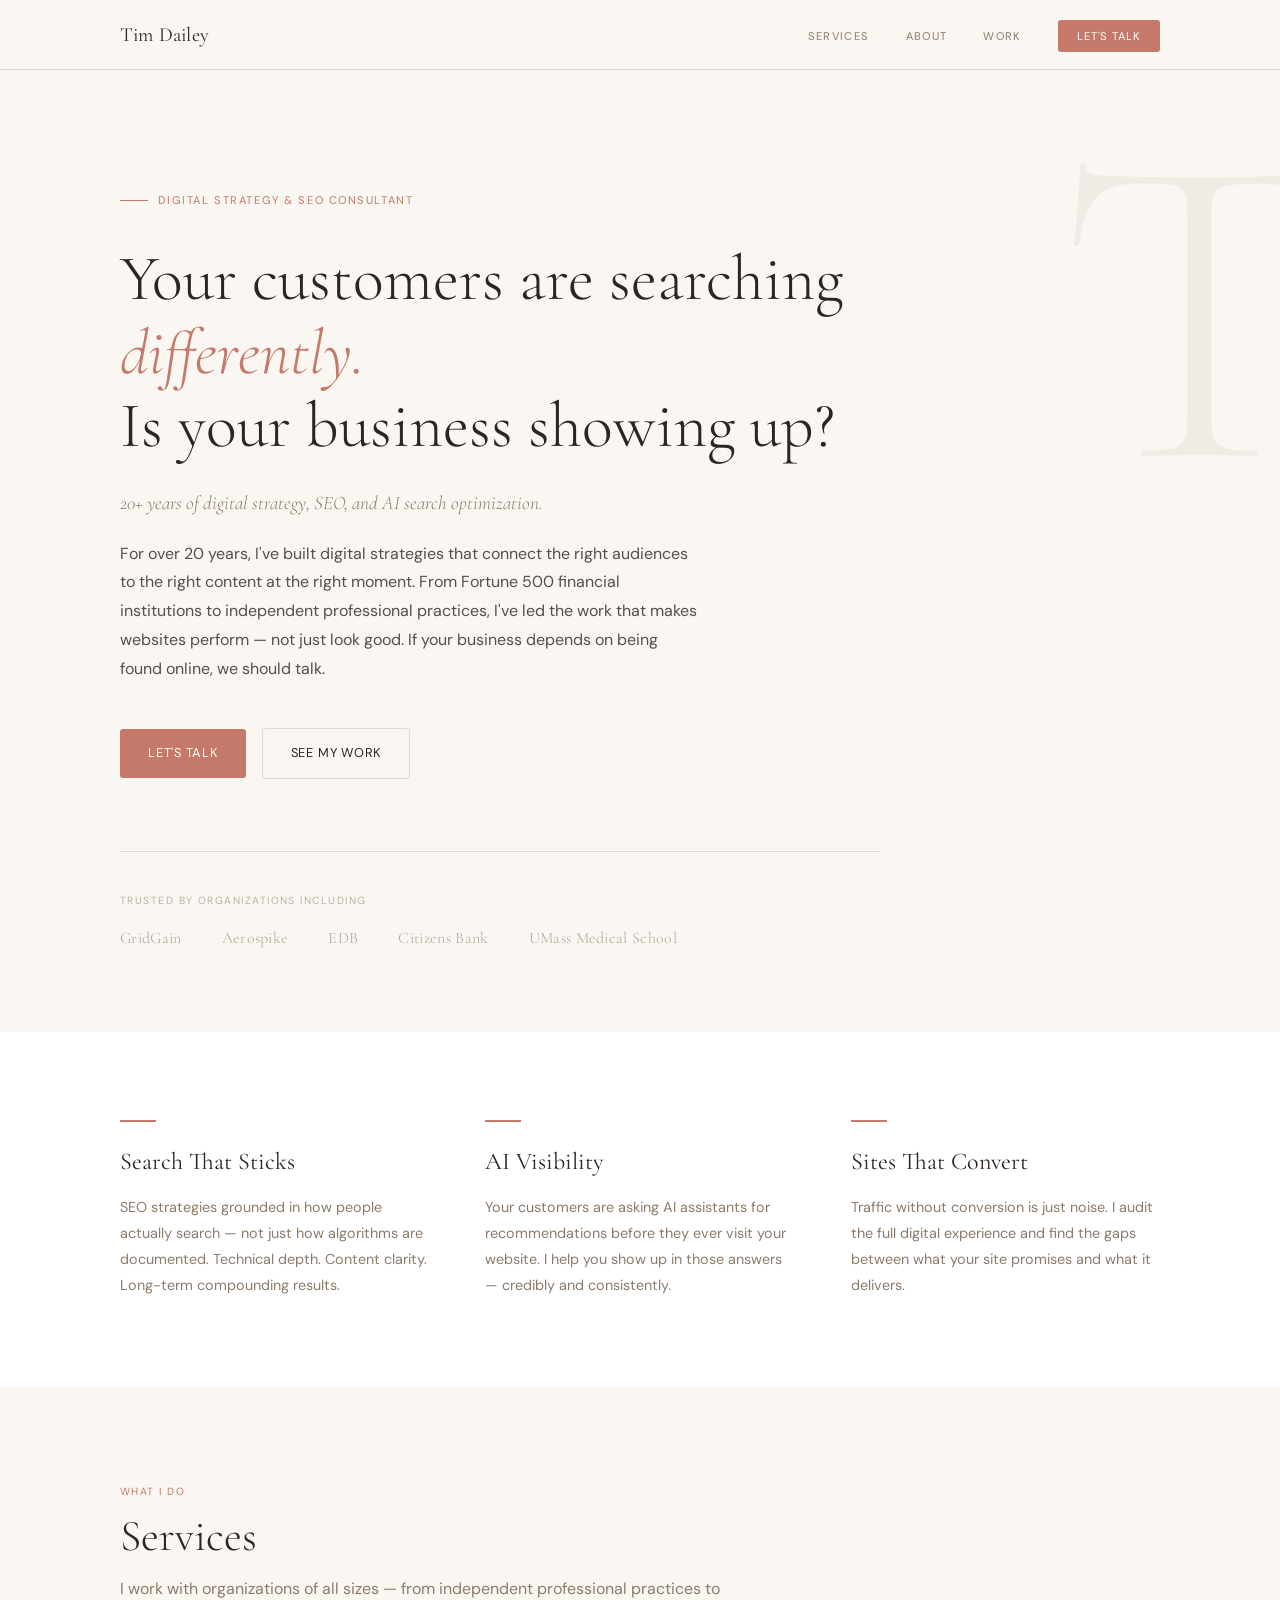
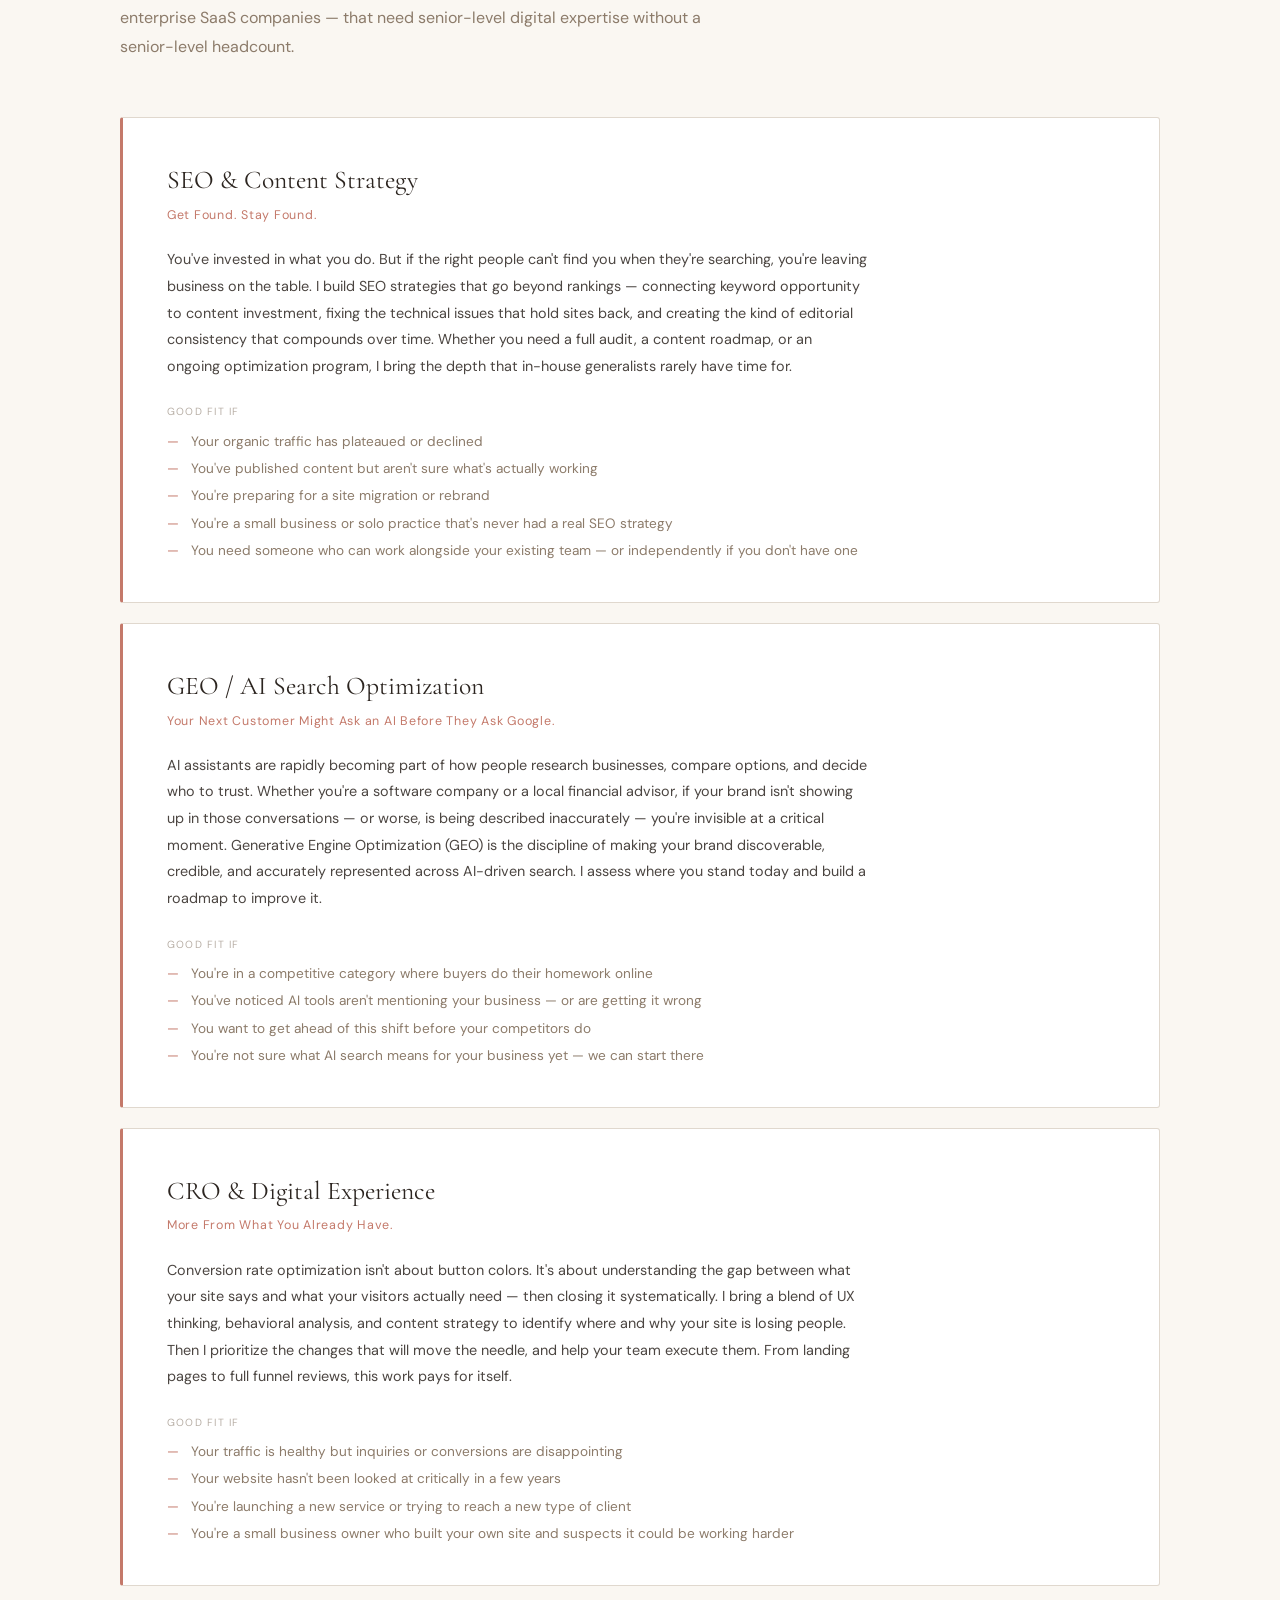
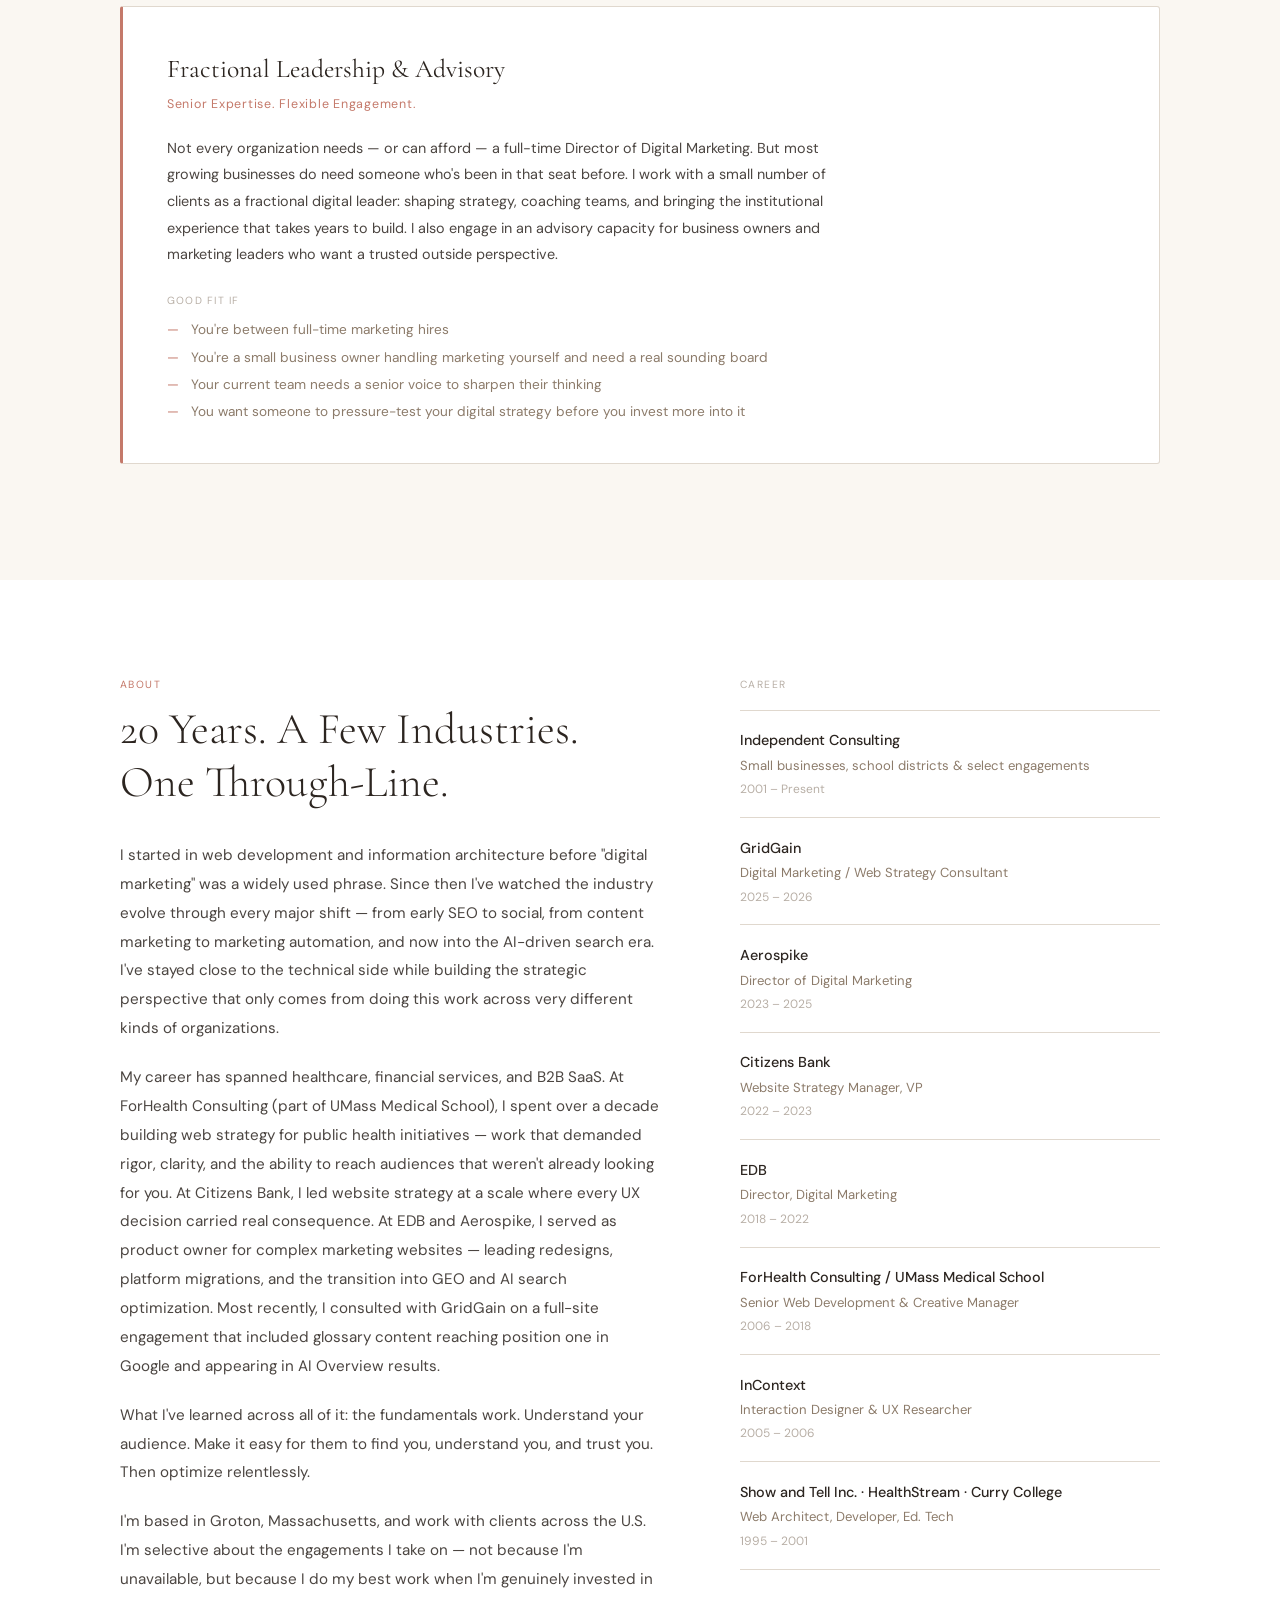
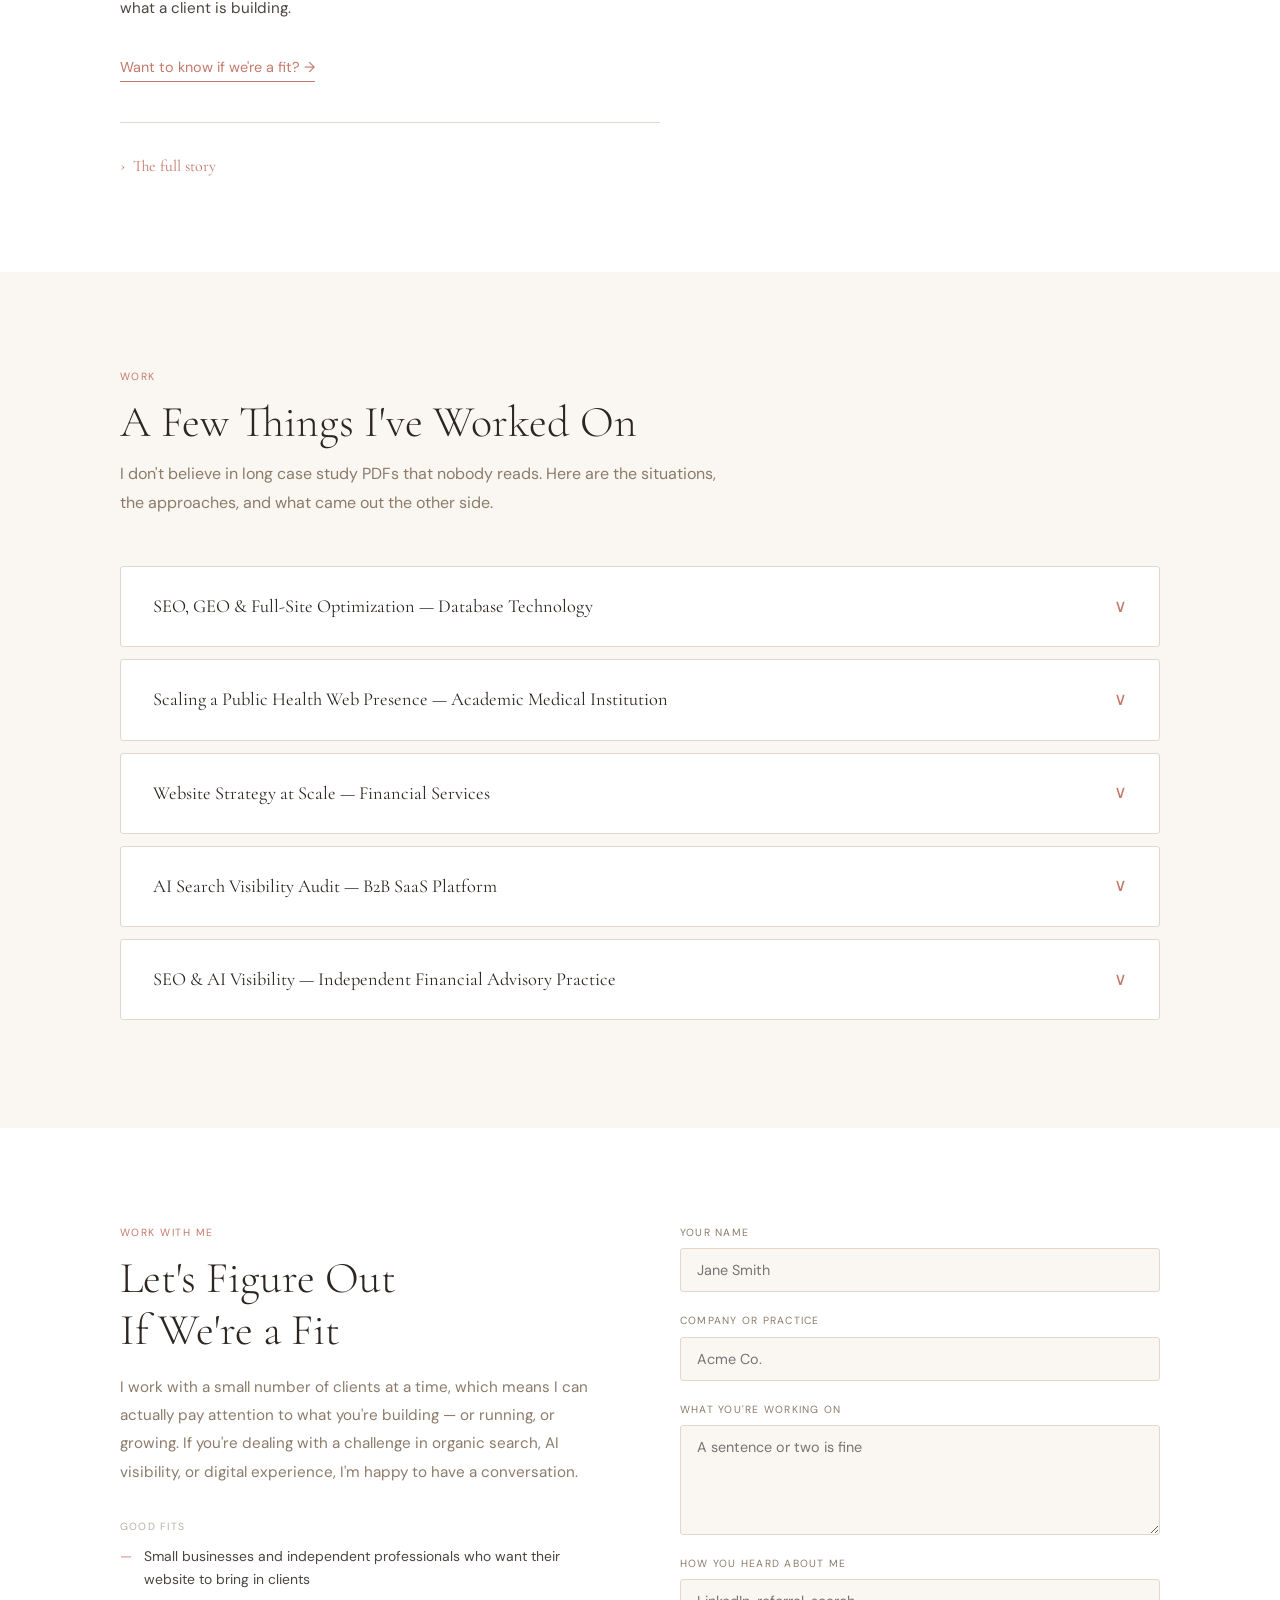
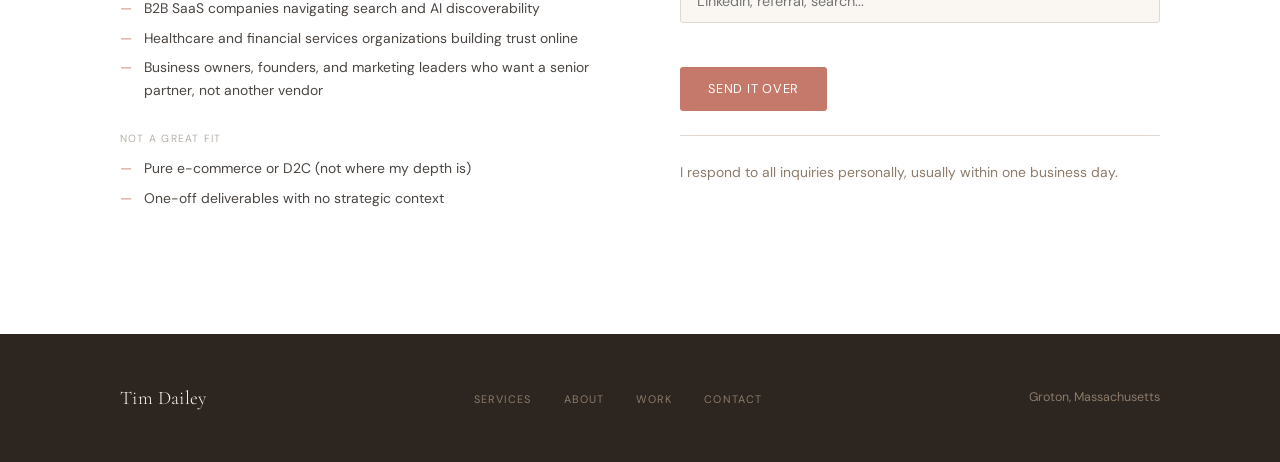
==== commit 46e379ec: "Added recaptcha" ====
--- a/index.html
+++ b/index.html
@@ -3,201 +3,7 @@
 <head>
 <meta charset="UTF-8">
 <meta name="viewport" content="width=device-width, initial-scale=1.0">
-
-<!-- ── CORE SEO ── -->
-<title>Tim Dailey — Digital Strategy, SEO &amp; AI Search Consultant</title>
-<meta name="description" content="Tim Dailey is a digital strategy and SEO consultant with 20+ years of experience helping businesses get found in search engines and AI-powered results. Based in Groton, MA. Serving clients across the U.S.">
-<meta name="author" content="Tim Dailey">
-<meta name="robots" content="index, follow, max-snippet:-1, max-image-preview:large, max-video-preview:-1">
-<link rel="canonical" href="https://timdailey.com/">
-
-<!-- ── OPEN GRAPH (Facebook, LinkedIn previews) ── -->
-<meta property="og:type" content="website">
-<meta property="og:site_name" content="Tim Dailey">
-<meta property="og:title" content="Tim Dailey — Digital Strategy, SEO &amp; AI Search Consultant">
-<meta property="og:description" content="20+ years of SEO, GEO, and digital strategy. Tim Dailey helps businesses of all sizes get found in search engines and AI-powered results — and turn that visibility into growth.">
-<meta property="og:url" content="https://timdailey.com/">
-<meta property="og:image" content="https://timdailey.com/images/tim-dailey-og.webp">
-<meta property="og:image:width" content="1200">
-<meta property="og:image:height" content="630">
-<meta property="og:image:alt" content="Tim Dailey — Digital Strategy &amp; SEO Consultant">
-<meta property="og:locale" content="en_US">
-
-<!-- ── TWITTER / X CARD ── -->
-<meta name="twitter:card" content="summary_large_image">
-<meta name="twitter:title" content="Tim Dailey — Digital Strategy, SEO &amp; AI Search Consultant">
-<meta name="twitter:description" content="20+ years of SEO, GEO, and digital strategy. Helping businesses get found in search engines and AI-powered results.">
-<meta name="twitter:image" content="https://timdailey.com/images/tim-dailey-og.webp">
-<meta name="twitter:image:alt" content="Tim Dailey — Digital Strategy &amp; SEO Consultant">
-
-<!-- ── GEO / LOCAL SEO ── -->
-<meta name="geo.region" content="US-MA">
-<meta name="geo.placename" content="Groton, Massachusetts">
-<meta name="geo.position" content="42.6040;-71.5745">
-<meta name="ICBM" content="42.6040, -71.5745">
-
-<!-- ── THEME ── -->
-<meta name="theme-color" content="#FAF7F2">
-<meta name="format-detection" content="telephone=no">
-
-<script type="application/ld+json">
-{
-  "@context": "https://schema.org",
-  "@graph": [
-
-    {
-      "@type": "Person",
-      "@id": "https://timdailey.com/#person",
-      "name": "Timothy Dailey",
-      "alternateName": "Tim Dailey",
-      "url": "https://timdailey.com",
-      "sameAs": [
-        "https://www.linkedin.com/in/timothy-dailey/"
-      ],
-      "jobTitle": "Digital Strategy & SEO Consultant",
-      "description": "Digital strategy and SEO consultant with 20+ years of experience leading high-profile digital initiatives for global brands, financial institutions, and mission-driven organizations. Specializes in SEO, Generative Engine Optimization (GEO), CRO, and digital experience strategy.",
-      "knowsAbout": [
-        "Search Engine Optimization",
-        "Generative Engine Optimization",
-        "AI Search Optimization",
-        "Conversion Rate Optimization",
-        "Digital Strategy",
-        "Content Strategy",
-        "UX Design",
-        "Web Strategy",
-        "Marketing Technology",
-        "B2B Marketing"
-      ],
-      "hasCredential": {
-        "@type": "EducationalOccupationalCredential",
-        "credentialCategory": "degree",
-        "educationalLevel": "Bachelor of Arts",
-        "recognizedBy": {
-          "@type": "CollegeOrUniversity",
-          "name": "Curry College"
-        }
-      },
-      "address": {
-        "@type": "PostalAddress",
-        "addressLocality": "Groton",
-        "addressRegion": "MA",
-        "addressCountry": "US"
-      },
-      "worksFor": {
-        "@id": "https://timdailey.com/#business"
-      }
-    },
-
-    {
-      "@type": "ProfessionalService",
-      "@id": "https://timdailey.com/#business",
-      "name": "Tim Dailey Digital Strategy",
-      "alternateName": "Tim Dailey Consulting",
-      "url": "https://timdailey.com",
-      "description": "Independent digital strategy consultancy specializing in SEO, Generative Engine Optimization (GEO), AI search visibility, CRO, and fractional digital marketing leadership. Serving businesses of all sizes across the U.S.",
-      "founder": {
-        "@id": "https://timdailey.com/#person"
-      },
-      "address": {
-        "@type": "PostalAddress",
-        "addressLocality": "Groton",
-        "addressRegion": "MA",
-        "addressCountry": "US"
-      },
-      "areaServed": {
-        "@type": "Country",
-        "name": "United States"
-      },
-      "priceRange": "$$",
-      "currenciesAccepted": "USD",
-      "openingHours": "Mo-Fr 09:00-17:00",
-      "hasOfferCatalog": {
-        "@type": "OfferCatalog",
-        "name": "Digital Strategy Services",
-        "itemListElement": [
-          {
-            "@type": "Offer",
-            "itemOffered": {
-              "@type": "Service",
-              "name": "SEO & Content Strategy",
-              "description": "Comprehensive SEO strategies connecting keyword opportunity to content investment, fixing technical issues, and creating editorial consistency that compounds over time."
-            }
-          },
-          {
-            "@type": "Offer",
-            "itemOffered": {
-              "@type": "Service",
-              "name": "GEO / AI Search Optimization",
-              "description": "Generative Engine Optimization (GEO) to make your brand discoverable, credible, and accurately represented across AI-driven search tools including ChatGPT, Perplexity, and Google's AI Overviews."
-            }
-          },
-          {
-            "@type": "Offer",
-            "itemOffered": {
-              "@type": "Service",
-              "name": "CRO & Digital Experience",
-              "description": "Conversion rate optimization combining UX thinking, behavioral analysis, and content strategy to identify why your site is losing people and prioritize changes that move the needle."
-            }
-          },
-          {
-            "@type": "Offer",
-            "itemOffered": {
-              "@type": "Service",
-              "name": "Fractional Leadership & Advisory",
-              "description": "Fractional digital marketing leadership and advisory services for companies that need senior-level expertise without a full-time headcount."
-            }
-          }
-        ]
-      },
-      "knowsAbout": [
-        "Search Engine Optimization",
-        "Generative Engine Optimization",
-        "AI Search Visibility",
-        "Conversion Rate Optimization",
-        "Digital Strategy",
-        "Content Strategy",
-        "B2B Marketing",
-        "Healthcare Digital Marketing",
-        "Financial Services Digital Marketing",
-        "SaaS Marketing"
-      ]
-    },
-
-    {
-      "@type": "WebPage",
-      "@id": "https://timdailey.com/#webpage",
-      "url": "https://timdailey.com/",
-      "name": "Tim Dailey — Digital Strategy, SEO & AI Search Consultant",
-      "description": "Tim Dailey is a digital strategy and SEO consultant with 20+ years of experience helping businesses get found in search engines and AI-powered results.",
-      "isPartOf": {
-        "@type": "WebSite",
-        "@id": "https://timdailey.com/#website",
-        "url": "https://timdailey.com",
-        "name": "Tim Dailey",
-        "description": "Digital strategy, SEO, and AI search consulting by Tim Dailey",
-        "publisher": {
-          "@id": "https://timdailey.com/#person"
-        }
-      },
-      "about": {
-        "@id": "https://timdailey.com/#person"
-      },
-      "breadcrumb": {
-        "@type": "BreadcrumbList",
-        "itemListElement": [
-          {
-            "@type": "ListItem",
-            "position": 1,
-            "name": "Home",
-            "item": "https://timdailey.com/"
-          }
-        ]
-      }
-    }
-
-  ]
-}
-</script>
+<title>Tim Dailey — Digital Strategy &amp; SEO Consultant</title>
 <link rel="preconnect" href="https://fonts.googleapis.com">
 <link href="https://fonts.googleapis.com/css2?family=Cormorant+Garamond:ital,wght@0,300;0,400;0,500;1,300;1,400&family=DM+Sans:opsz,wght@9..40,300;9..40,400;9..500&display=swap" rel="stylesheet">
 <link rel="stylesheet" href="styles.css">
@@ -227,7 +33,7 @@
     <div class="hero-inner fade-in">
       <div class="hero-eyebrow">
         <span class="hero-eyebrow-line"></span>
-        Digital Strategy &amp; SEO/GEO Consultant
+        Digital Strategy &amp; SEO Consultant
       </div>
       <h1>Your customers are searching <em>differently.</em><br>Is your business showing up?</h1>
       <p class="hero-sub">20+ years of digital strategy, SEO, and AI search optimization.</p>
@@ -510,10 +316,9 @@
       </div>
 
       <div class="fade-in">
-        <form class="cform" action="https://api.web3forms.com/submit" method="POST">
-        <input type="hidden" name="access_key" value="63b1c5b8-3faf-4897-ba86-4fa68559f2e0">
-        <input type="hidden" name="redirect" value="https://timdailey.com/thanks">
-        <input type="hidden" name="subject" value="New inquiry from timdailey.com">
+        <form id="contact-form" class="cform" action="https://api.web3forms.com/submit" method="POST">
+          <input type="hidden" name="access_key" value="63b1c5b8-3faf-4897-ba86-4fa68559f2e0">
+          <input type="hidden" name="subject" value="New inquiry from timdailey.com">
           <div class="ffield">
             <label for="f-name">Your name</label>
             <input type="text" id="f-name" name="name" placeholder="Jane Smith" required>
@@ -530,6 +335,7 @@
             <label for="f-ref">How you heard about me</label>
             <input type="text" id="f-ref" name="referral" placeholder="LinkedIn, referral, search...">
           </div>
+          <div class="h-captcha" data-captcha="true"></div>
           <button type="submit" class="fsub">Send It Over</button>
         </form>
         <div class="cal-note">
@@ -555,5 +361,20 @@
 </footer>
 
 <script src="main.js"></script>
+
+<!-- hCaptcha client-side validation -->
+<script>
+  const contactForm = document.getElementById('contact-form');
+  contactForm.addEventListener('submit', function(e) {
+    const hCaptcha = contactForm.querySelector('textarea[name=h-captcha-response]').value;
+    if (!hCaptcha) {
+      e.preventDefault();
+      alert('Please complete the captcha before submitting.');
+    }
+  });
+</script>
+
+<!-- Web3Forms + hCaptcha loader -->
+<script src="https://web3forms.com/client/script.js" async defer></script>
 </body>
 </html>
--- a/styles.css
+++ b/styles.css
@@ -274,6 +274,7 @@
   text-transform:uppercase;transition:background 0.2s;align-self:flex-start;
 }
 .fsub:hover{background:var(--clay-dark)}
+.h-captcha{margin-bottom:0.25rem}
 .cal-note{
   margin-top:1.5rem;padding-top:1.5rem;
   border-top:1px solid var(--border);
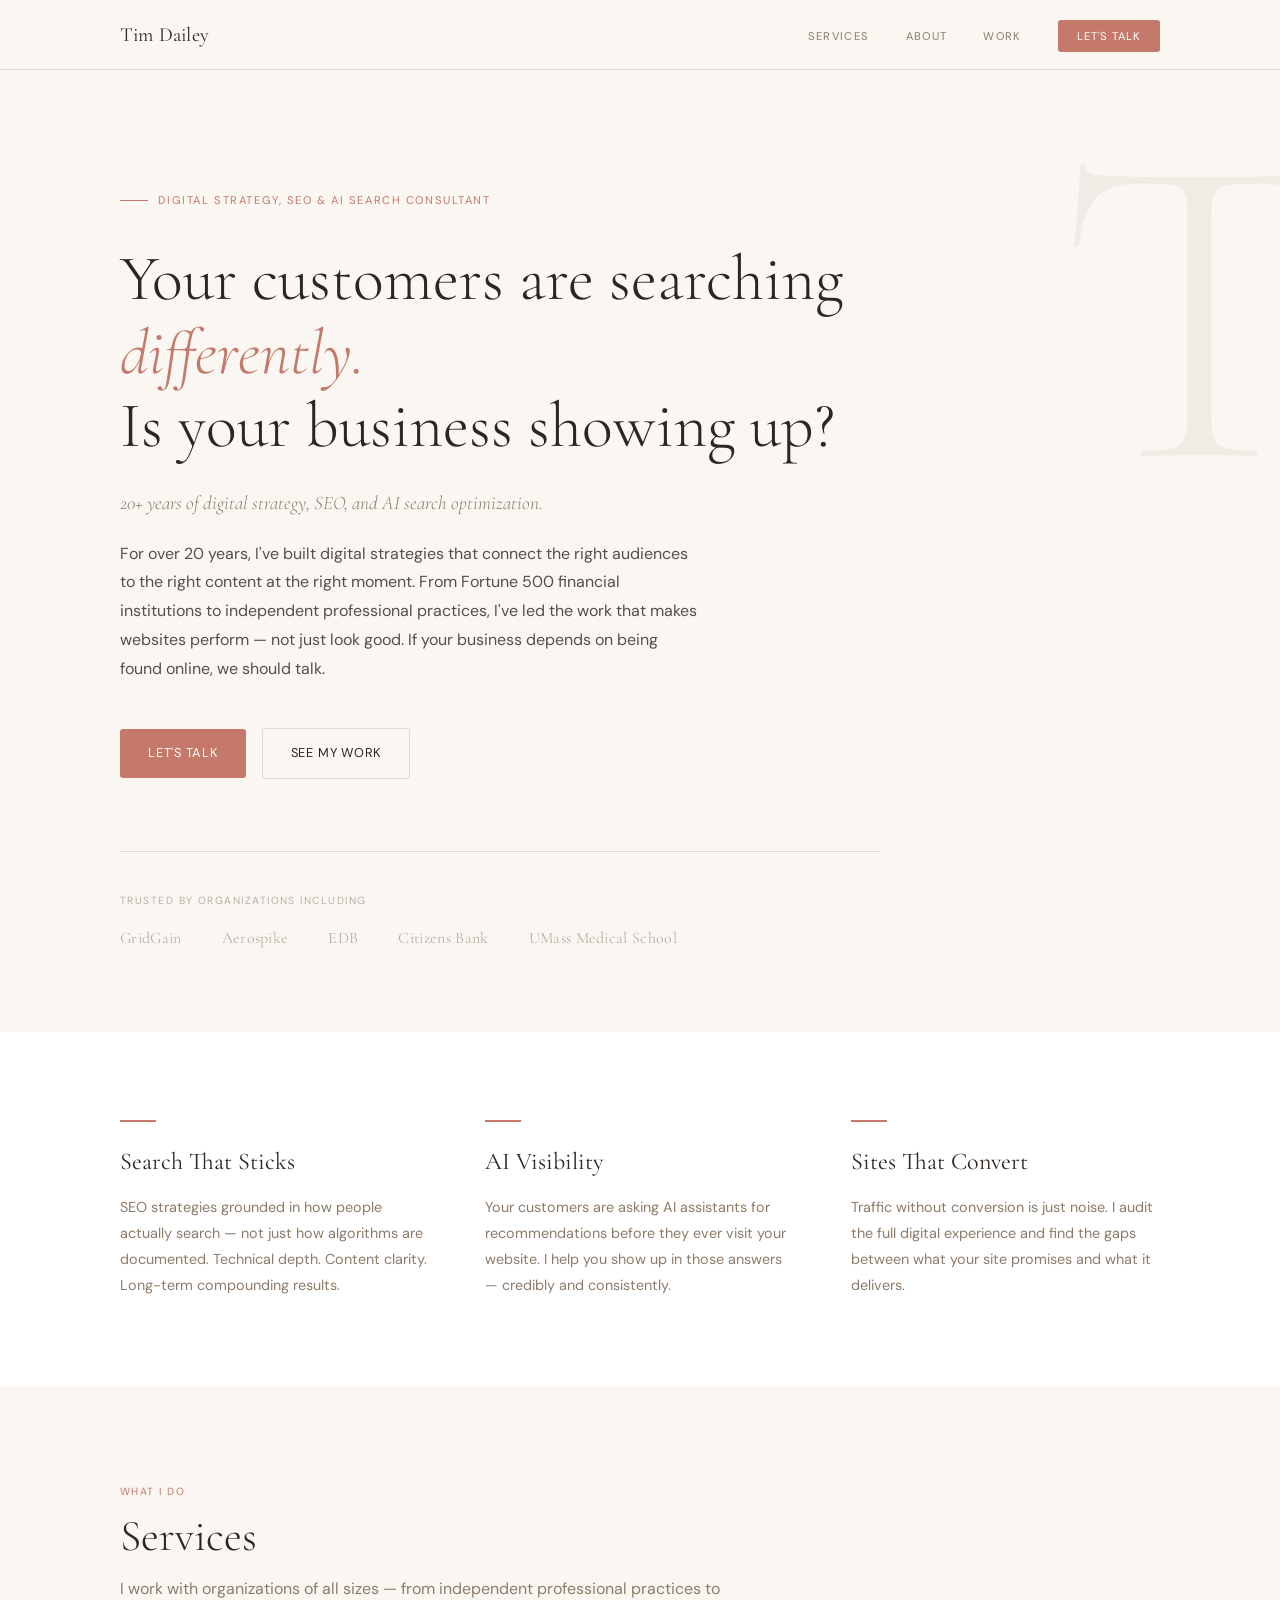
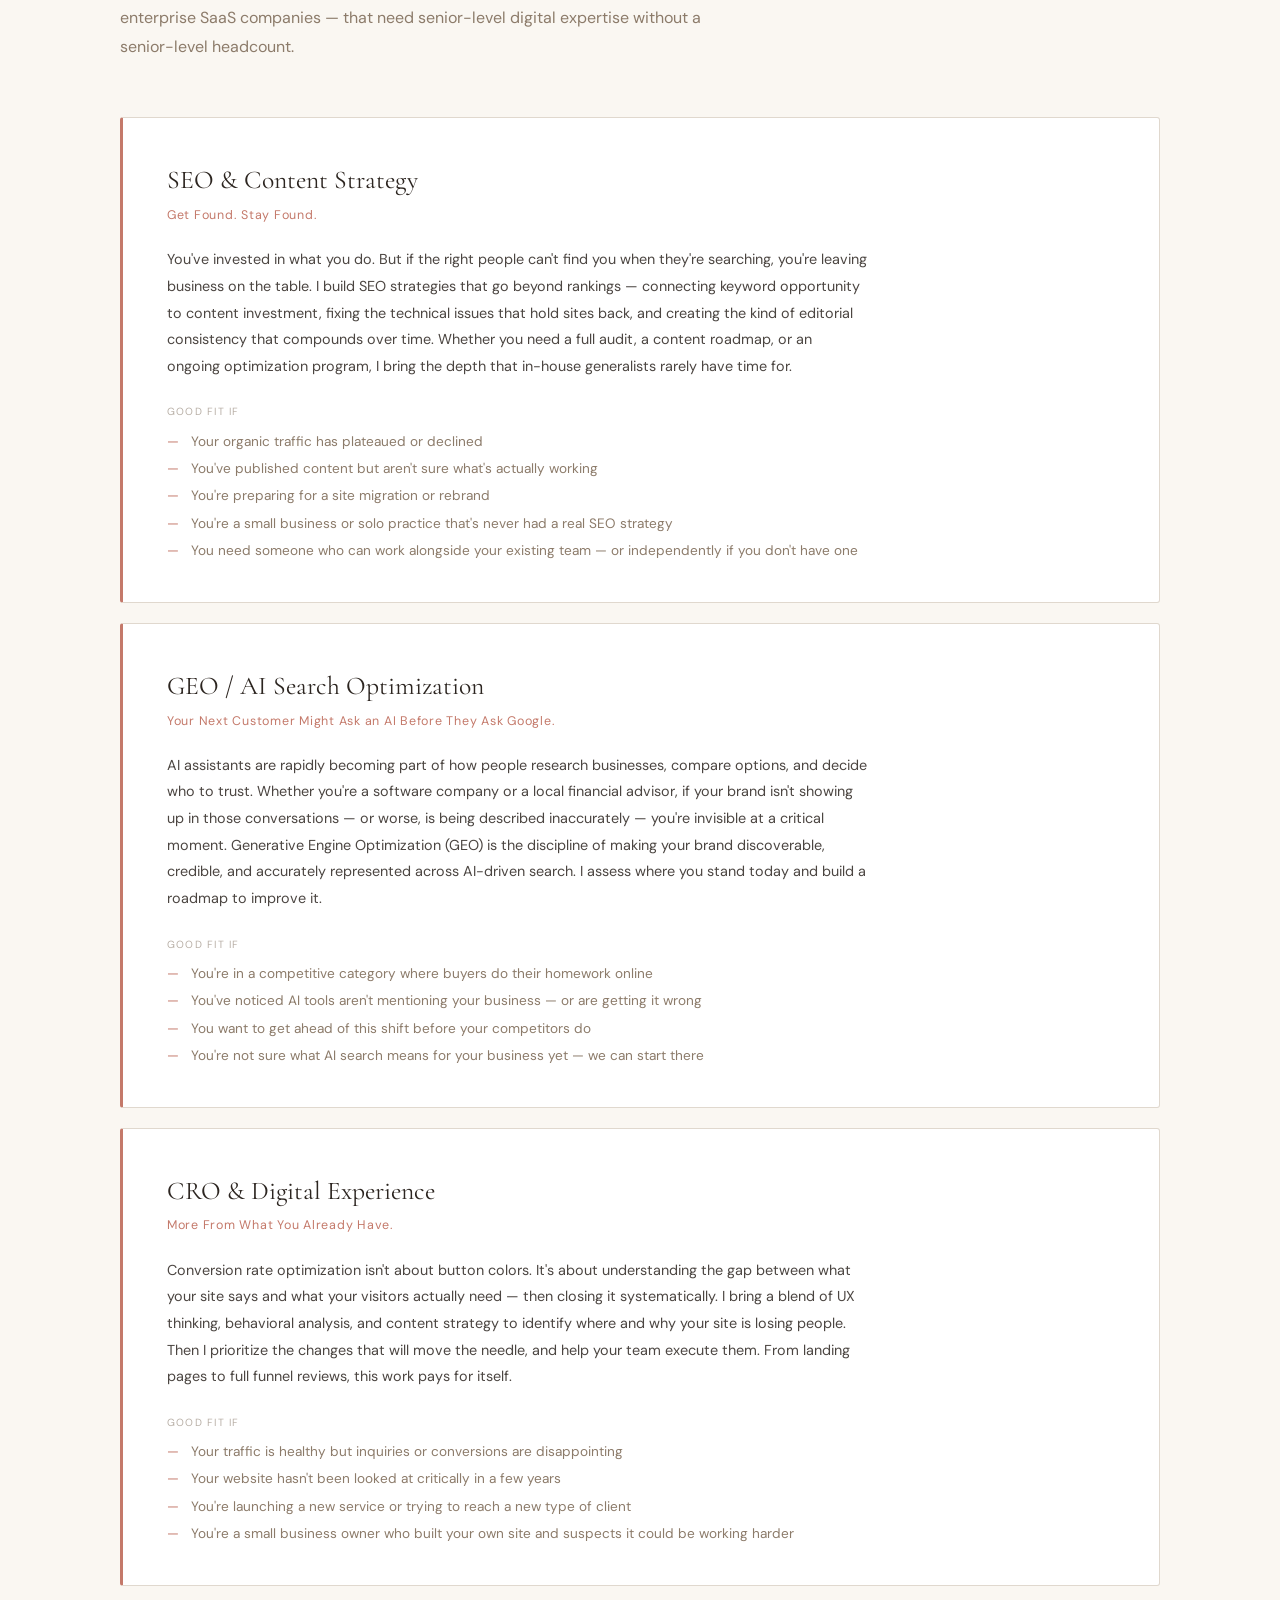
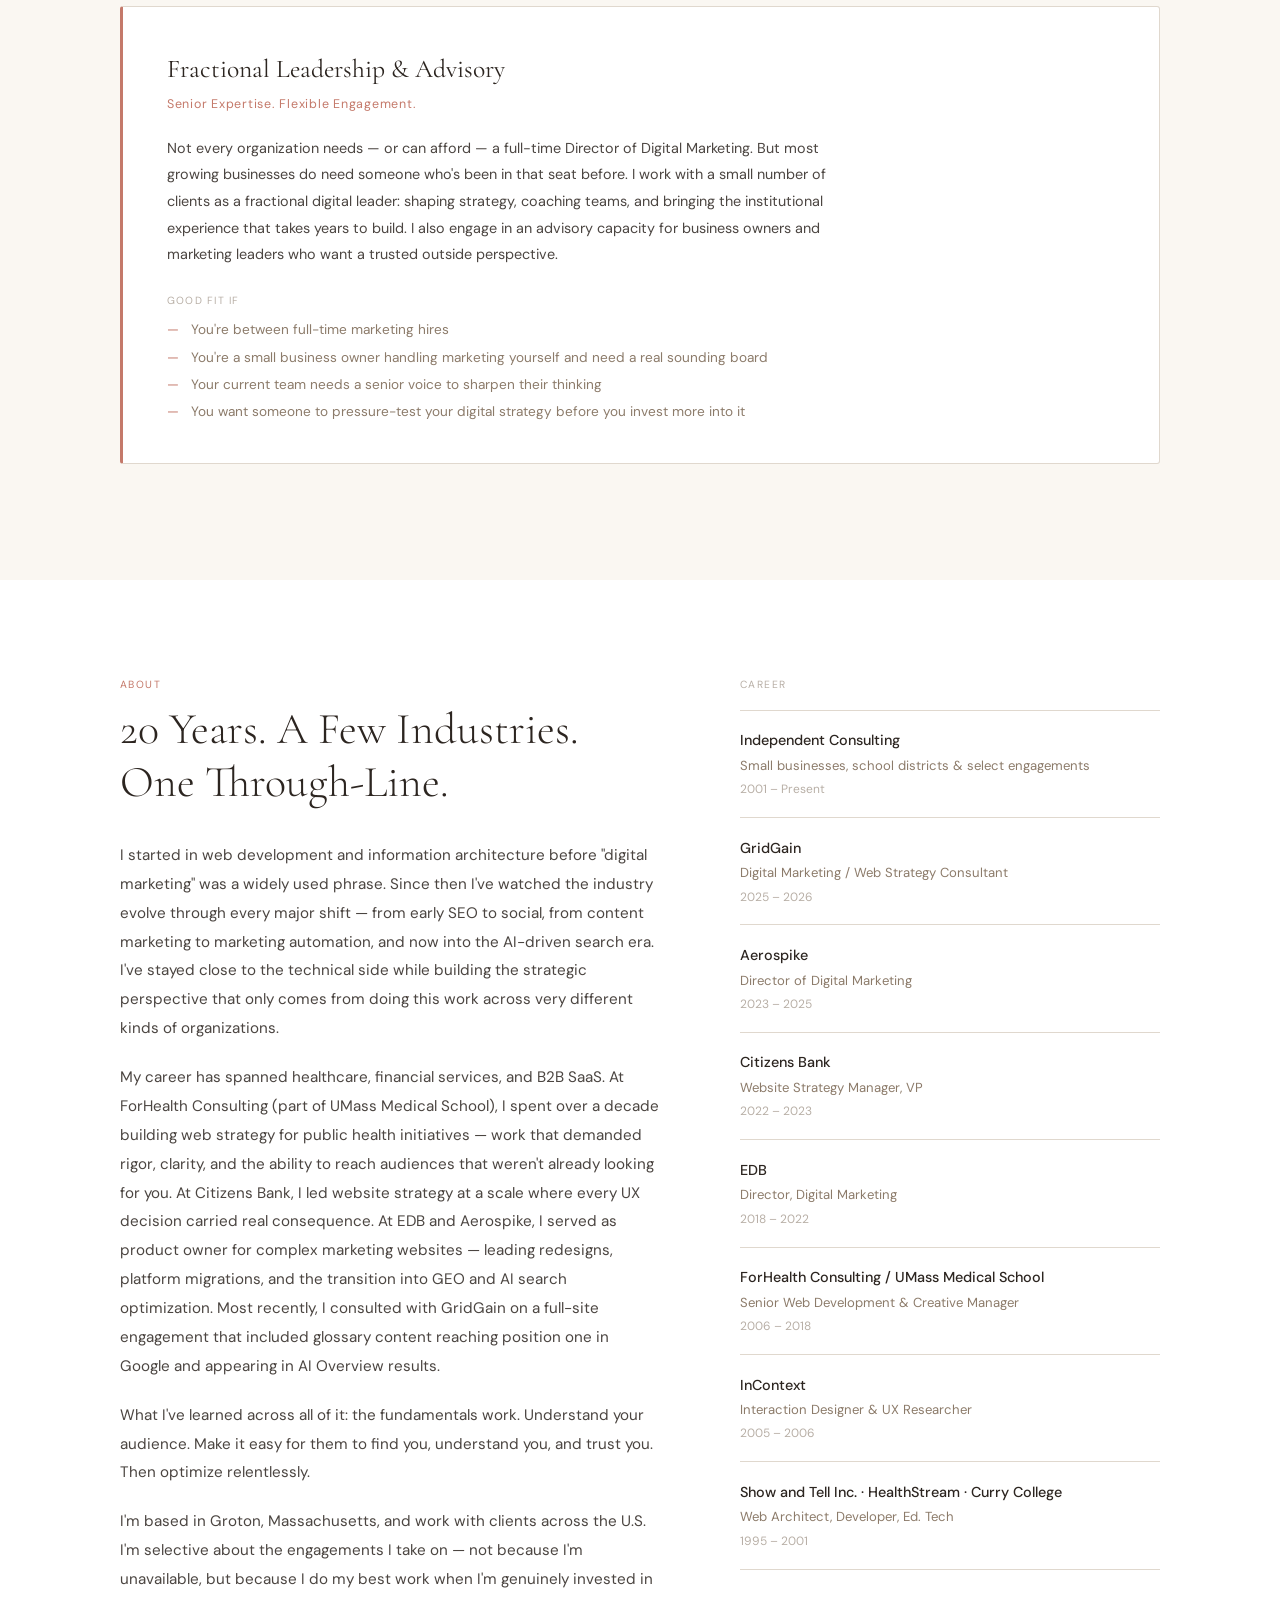
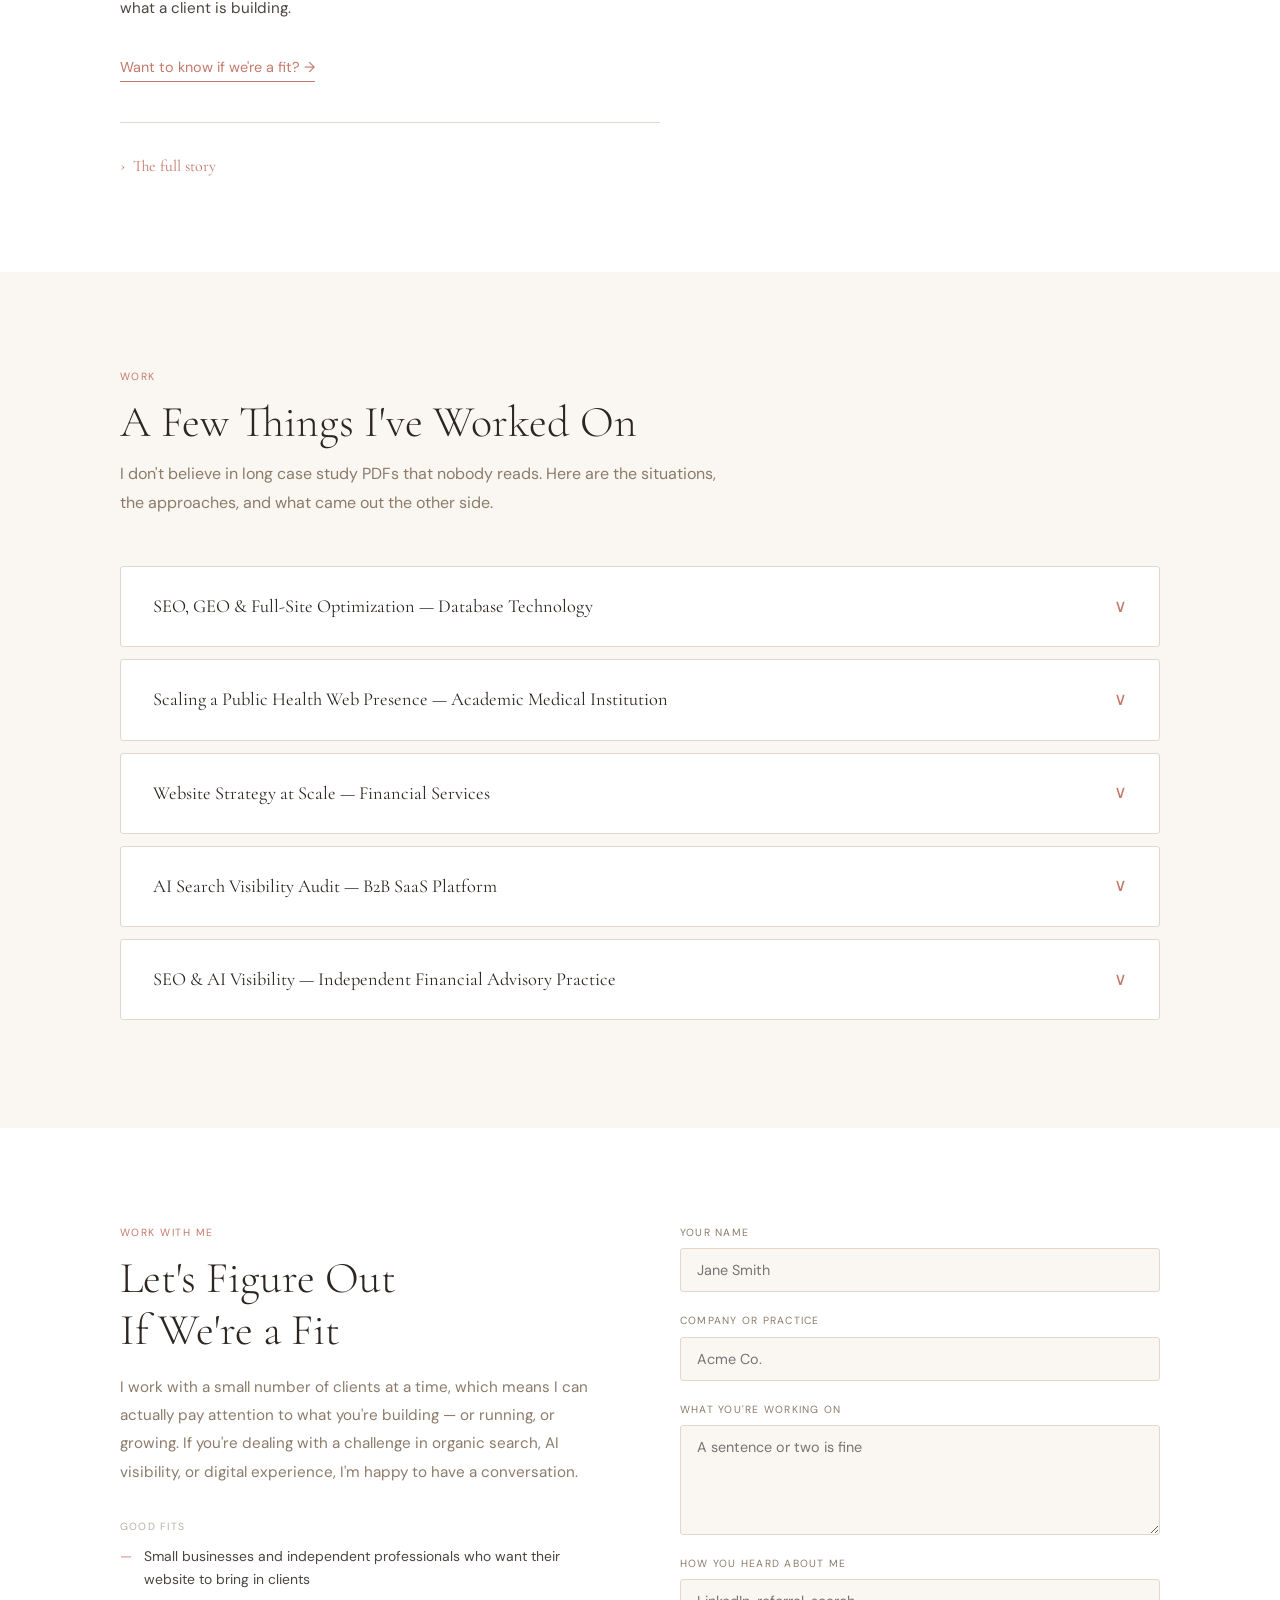
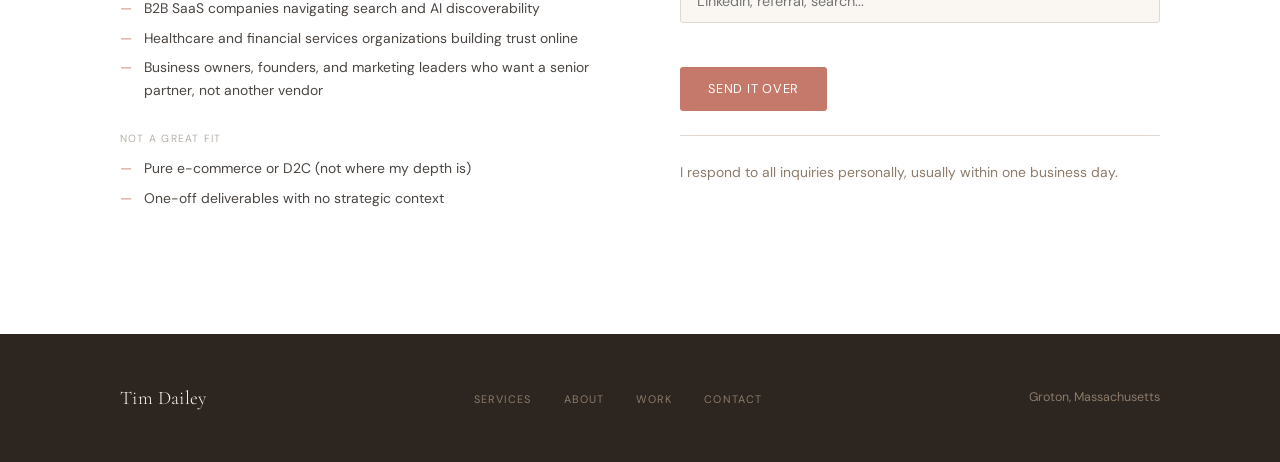
==== commit 80fa0777: "Text change" ====
--- a/index.html
+++ b/index.html
@@ -3,10 +3,214 @@
 <head>
 <meta charset="UTF-8">
 <meta name="viewport" content="width=device-width, initial-scale=1.0">
-<title>Tim Dailey — Digital Strategy &amp; SEO Consultant</title>
+<!-- Google tag (gtag.js) -->
+<script async src="https://www.googletagmanager.com/gtag/js?id=G-L4XBEKRWH8"></script>
+<script>
+  window.dataLayer = window.dataLayer || [];
+  function gtag(){dataLayer.push(arguments);}
+  gtag('js', new Date());
+
+  gtag('config', 'G-L4XBEKRWH8');
+</script>
+
+<!-- ── CORE SEO ── -->
+<title>Tim Dailey — Digital Strategy, SEO &amp; AI Search Consultant</title>
+<meta name="description" content="Tim Dailey is a digital strategy and SEO consultant with 20+ years of experience helping businesses get found in search engines and AI-powered results. Based in Groton, MA. Serving clients across the U.S.">
+<meta name="author" content="Tim Dailey">
+<meta name="robots" content="index, follow, max-snippet:-1, max-image-preview:large, max-video-preview:-1">
+<link rel="canonical" href="https://timdailey.com/">
+
+<!-- ── OPEN GRAPH (Facebook, LinkedIn previews) ── -->
+<meta property="og:type" content="website">
+<meta property="og:site_name" content="Tim Dailey">
+<meta property="og:title" content="Tim Dailey — Digital Strategy, SEO &amp; AI Search Consultant">
+<meta property="og:description" content="20+ years of SEO, GEO, and digital strategy. Tim Dailey helps businesses of all sizes get found in search engines and AI-powered results — and turn that visibility into growth.">
+<meta property="og:url" content="https://timdailey.com/">
+<meta property="og:image" content="https://timdailey.com/images/tim-dailey-og.webp">
+<meta property="og:image:width" content="1200">
+<meta property="og:image:height" content="630">
+<meta property="og:image:alt" content="Tim Dailey — Digital Strategy &amp; SEO Consultant">
+<meta property="og:locale" content="en_US">
+
+<!-- ── TWITTER / X CARD ── -->
+<meta name="twitter:card" content="summary_large_image">
+<meta name="twitter:title" content="Tim Dailey — Digital Strategy, SEO &amp; AI Search Consultant">
+<meta name="twitter:description" content="20+ years of SEO, GEO, and digital strategy. Helping businesses get found in search engines and AI-powered results.">
+<meta name="twitter:image" content="https://timdailey.com/images/tim-dailey-og.webp">
+<meta name="twitter:image:alt" content="Tim Dailey — Digital Strategy &amp; SEO Consultant">
+
+<!-- ── GEO / LOCAL SEO ── -->
+<meta name="geo.region" content="US-MA">
+<meta name="geo.placename" content="Groton, Massachusetts">
+<meta name="geo.position" content="42.6040;-71.5745">
+<meta name="ICBM" content="42.6040, -71.5745">
+
+<!-- ── THEME ── -->
+<meta name="theme-color" content="#FAF7F2">
+<meta name="format-detection" content="telephone=no">
+<script type="application/ld+json">
+{
+  "@context": "https://schema.org",
+  "@graph": [
+
+    {
+      "@type": "Person",
+      "@id": "https://timdailey.com/#person",
+      "name": "Timothy Dailey",
+      "alternateName": "Tim Dailey",
+      "url": "https://timdailey.com",
+      "sameAs": [
+        "https://www.linkedin.com/in/timothy-dailey/"
+      ],
+      "jobTitle": "Digital Strategy & SEO Consultant",
+      "description": "Digital strategy and SEO consultant with 20+ years of experience leading high-profile digital initiatives for global brands, financial institutions, and mission-driven organizations. Specializes in SEO, Generative Engine Optimization (GEO), CRO, and digital experience strategy.",
+      "knowsAbout": [
+        "Search Engine Optimization",
+        "Generative Engine Optimization",
+        "AI Search Optimization",
+        "Conversion Rate Optimization",
+        "Digital Strategy",
+        "Content Strategy",
+        "UX Design",
+        "Web Strategy",
+        "Marketing Technology",
+        "B2B Marketing"
+      ],
+      "hasCredential": {
+        "@type": "EducationalOccupationalCredential",
+        "credentialCategory": "degree",
+        "educationalLevel": "Bachelor of Arts",
+        "recognizedBy": {
+          "@type": "CollegeOrUniversity",
+          "name": "Curry College"
+        }
+      },
+      "address": {
+        "@type": "PostalAddress",
+        "addressLocality": "Groton",
+        "addressRegion": "MA",
+        "addressCountry": "US"
+      },
+      "worksFor": {
+        "@id": "https://timdailey.com/#business"
+      }
+    },
+
+    {
+      "@type": "ProfessionalService",
+      "@id": "https://timdailey.com/#business",
+      "name": "Tim Dailey Digital Strategy",
+      "alternateName": "Tim Dailey Consulting",
+      "url": "https://timdailey.com",
+      "description": "Independent digital strategy consultancy specializing in SEO, Generative Engine Optimization (GEO), AI search visibility, CRO, and fractional digital marketing leadership. Serving businesses of all sizes across the U.S.",
+      "founder": {
+        "@id": "https://timdailey.com/#person"
+      },
+      "address": {
+        "@type": "PostalAddress",
+        "addressLocality": "Groton",
+        "addressRegion": "MA",
+        "addressCountry": "US"
+      },
+      "areaServed": {
+        "@type": "Country",
+        "name": "United States"
+      },
+      "priceRange": "$$",
+      "currenciesAccepted": "USD",
+      "openingHours": "Mo-Fr 09:00-17:00",
+      "hasOfferCatalog": {
+        "@type": "OfferCatalog",
+        "name": "Digital Strategy Services",
+        "itemListElement": [
+          {
+            "@type": "Offer",
+            "itemOffered": {
+              "@type": "Service",
+              "name": "SEO & Content Strategy",
+              "description": "Comprehensive SEO strategies connecting keyword opportunity to content investment, fixing technical issues, and creating editorial consistency that compounds over time."
+            }
+          },
+          {
+            "@type": "Offer",
+            "itemOffered": {
+              "@type": "Service",
+              "name": "GEO / AI Search Optimization",
+              "description": "Generative Engine Optimization (GEO) to make your brand discoverable, credible, and accurately represented across AI-driven search tools including ChatGPT, Perplexity, and Google's AI Overviews."
+            }
+          },
+          {
+            "@type": "Offer",
+            "itemOffered": {
+              "@type": "Service",
+              "name": "CRO & Digital Experience",
+              "description": "Conversion rate optimization combining UX thinking, behavioral analysis, and content strategy to identify why your site is losing people and prioritize changes that move the needle."
+            }
+          },
+          {
+            "@type": "Offer",
+            "itemOffered": {
+              "@type": "Service",
+              "name": "Fractional Leadership & Advisory",
+              "description": "Fractional digital marketing leadership and advisory services for companies that need senior-level expertise without a full-time headcount."
+            }
+          }
+        ]
+      },
+      "knowsAbout": [
+        "Search Engine Optimization",
+        "Generative Engine Optimization",
+        "AI Search Visibility",
+        "Conversion Rate Optimization",
+        "Digital Strategy",
+        "Content Strategy",
+        "B2B Marketing",
+        "Healthcare Digital Marketing",
+        "Financial Services Digital Marketing",
+        "SaaS Marketing"
+      ]
+    },
+
+    {
+      "@type": "WebPage",
+      "@id": "https://timdailey.com/#webpage",
+      "url": "https://timdailey.com/",
+      "name": "Tim Dailey — Digital Strategy, SEO & AI Search Consultant",
+      "description": "Tim Dailey is a digital strategy and SEO consultant with 20+ years of experience helping businesses get found in search engines and AI-powered results.",
+      "isPartOf": {
+        "@type": "WebSite",
+        "@id": "https://timdailey.com/#website",
+        "url": "https://timdailey.com",
+        "name": "Tim Dailey",
+        "description": "Digital strategy, SEO, and AI search consulting by Tim Dailey",
+        "publisher": {
+          "@id": "https://timdailey.com/#person"
+        }
+      },
+      "about": {
+        "@id": "https://timdailey.com/#person"
+      },
+      "breadcrumb": {
+        "@type": "BreadcrumbList",
+        "itemListElement": [
+          {
+            "@type": "ListItem",
+            "position": 1,
+            "name": "Home",
+            "item": "https://timdailey.com/"
+          }
+        ]
+      }
+    }
+
+  ]
+}
+</script>
 <link rel="preconnect" href="https://fonts.googleapis.com">
 <link href="https://fonts.googleapis.com/css2?family=Cormorant+Garamond:ital,wght@0,300;0,400;0,500;1,300;1,400&family=DM+Sans:opsz,wght@9..40,300;9..40,400;9..500&display=swap" rel="stylesheet">
 <link rel="stylesheet" href="styles.css">
+<link rel="icon" type="image/svg+xml" href="favicon.svg">
+<link rel="apple-touch-icon" href="favicon-180.png">
 </head>
 <body>
 
@@ -33,7 +237,7 @@
     <div class="hero-inner fade-in">
       <div class="hero-eyebrow">
         <span class="hero-eyebrow-line"></span>
-        Digital Strategy &amp; SEO Consultant
+        Digital Strategy, SEO &amp; AI Search Consultant
       </div>
       <h1>Your customers are searching <em>differently.</em><br>Is your business showing up?</h1>
       <p class="hero-sub">20+ years of digital strategy, SEO, and AI search optimization.</p>
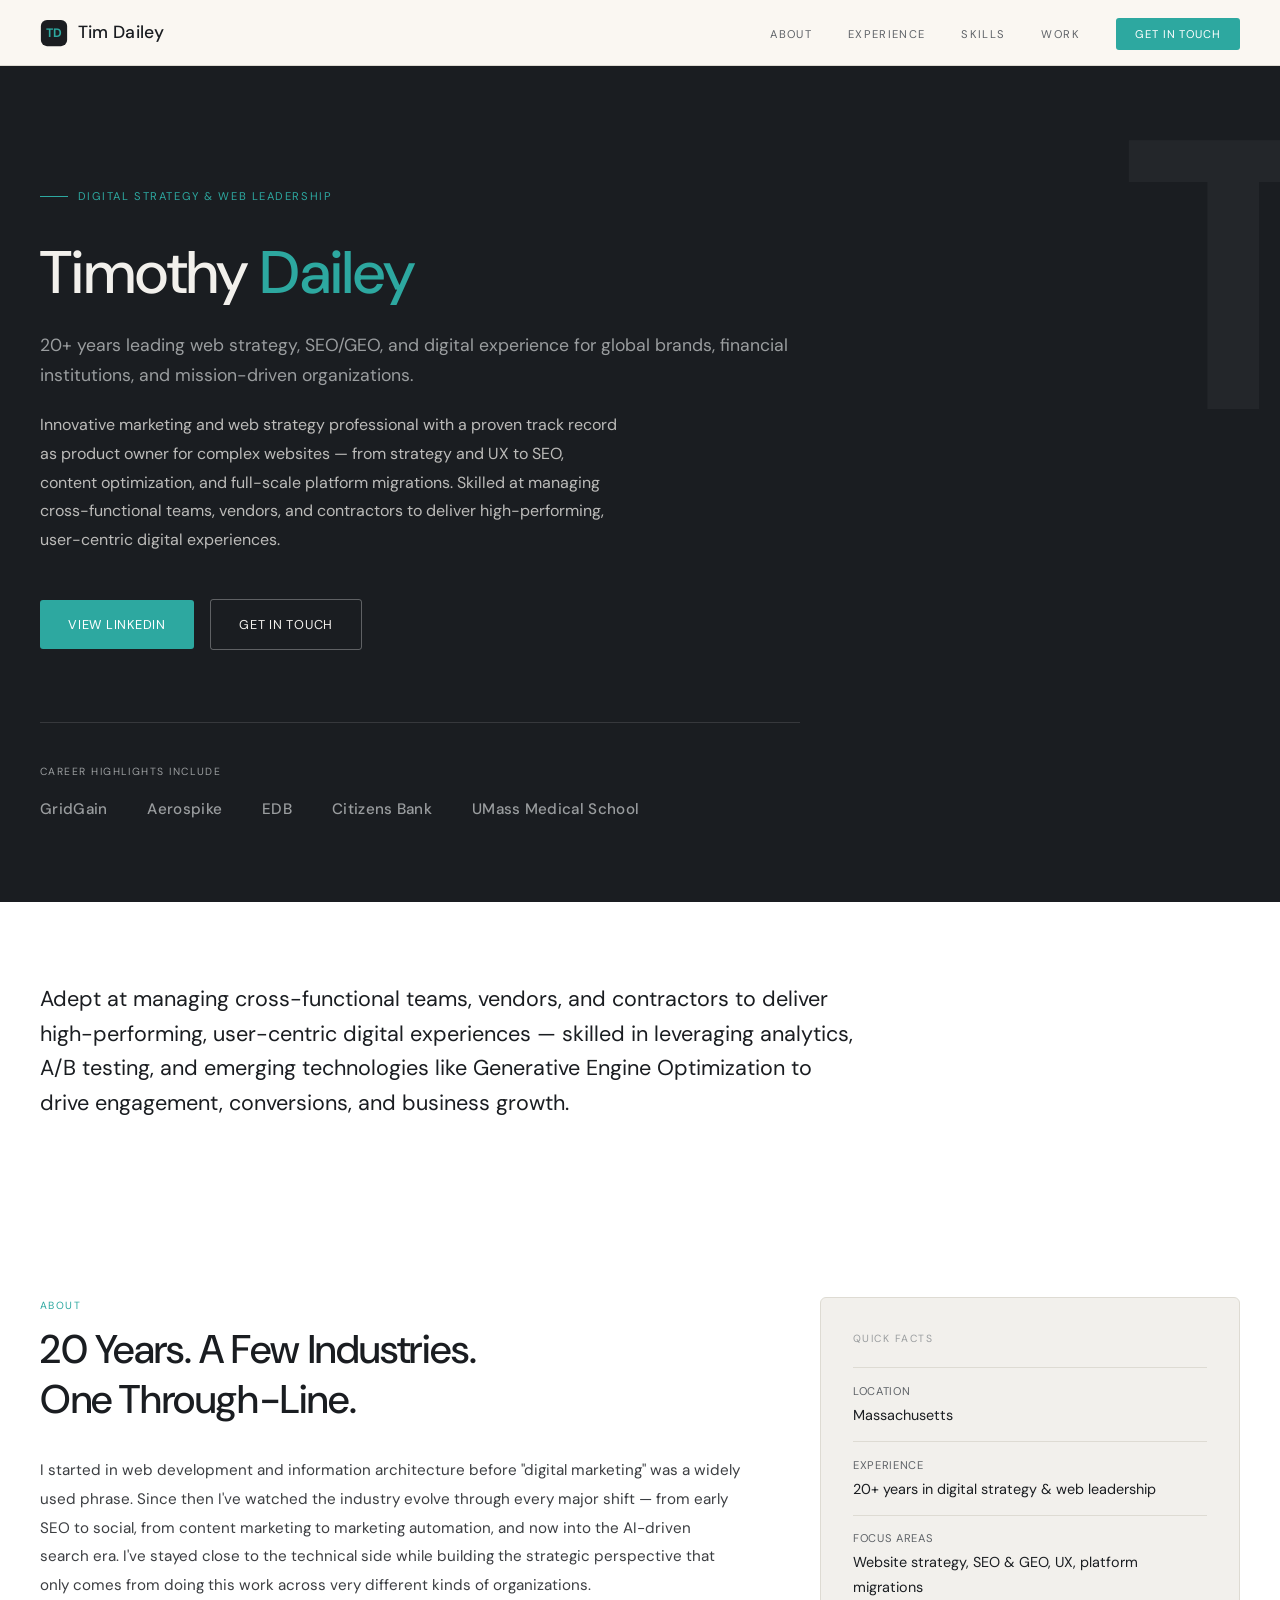
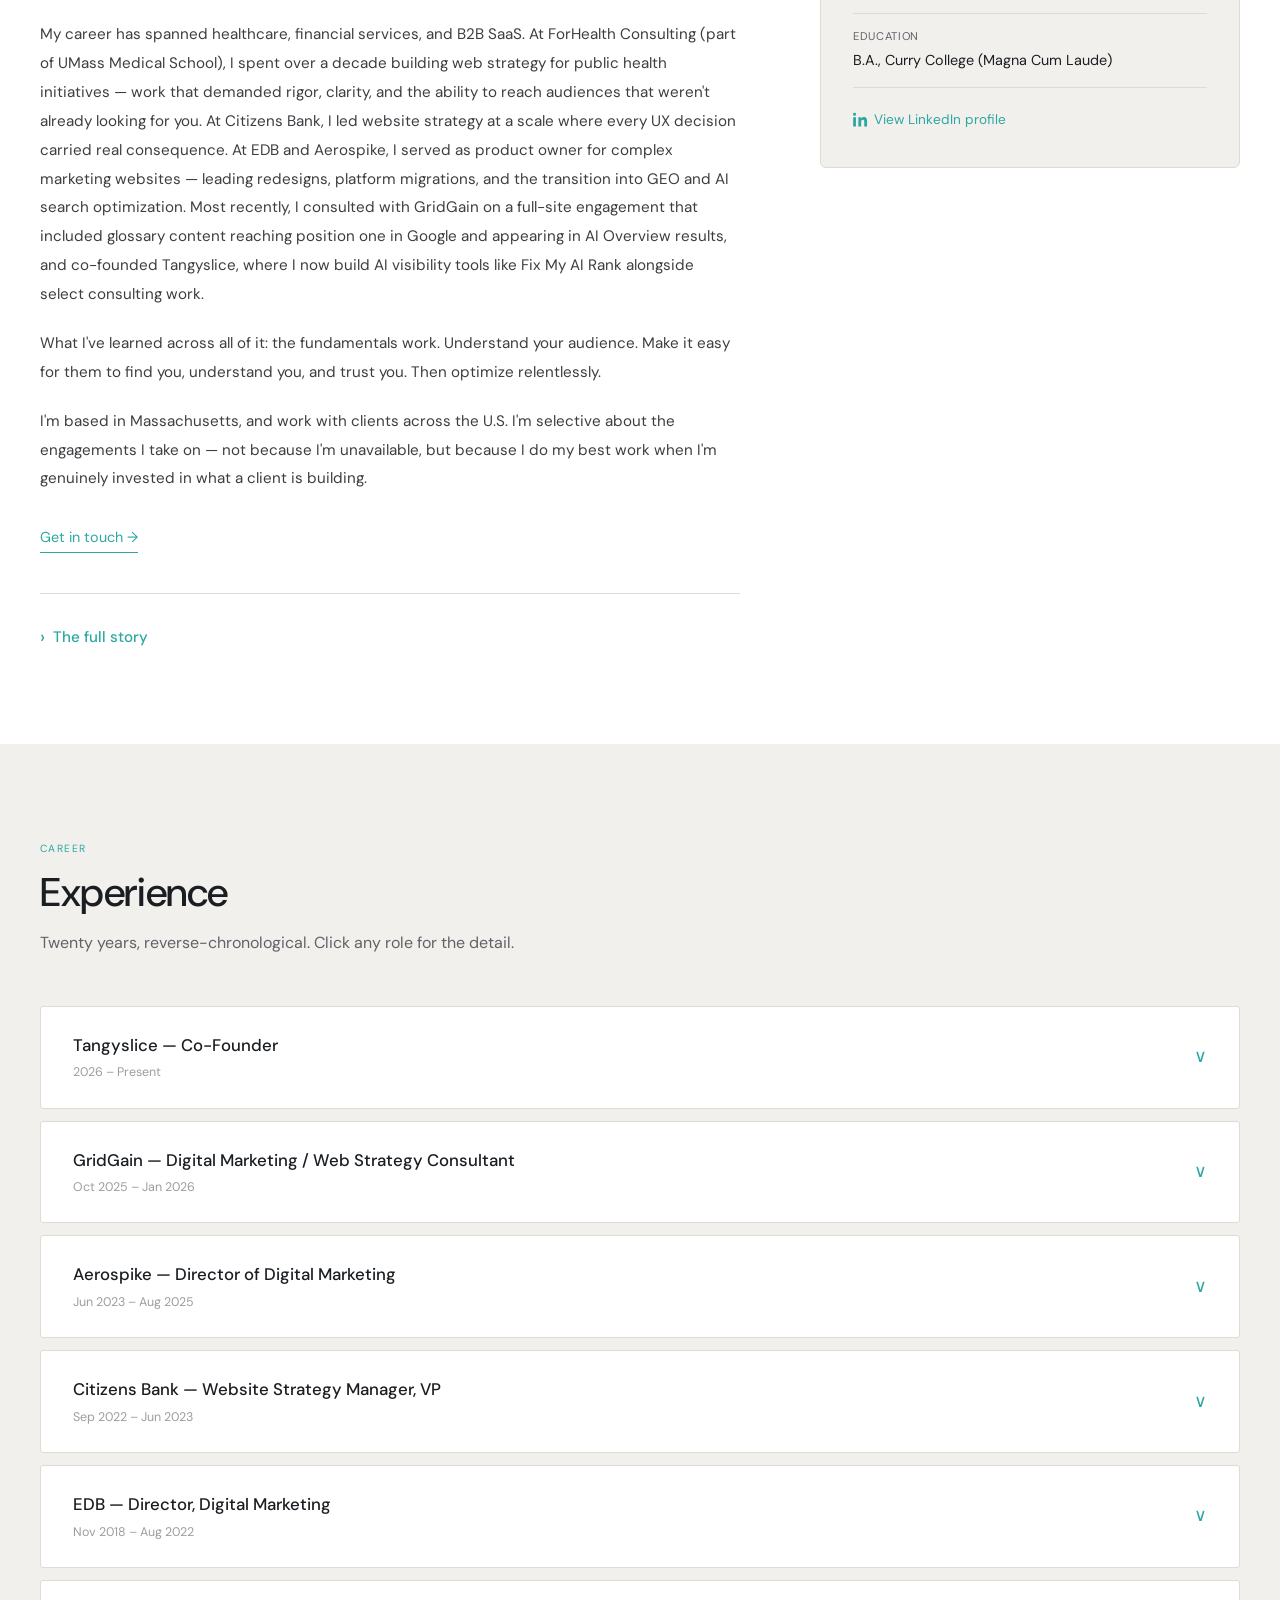
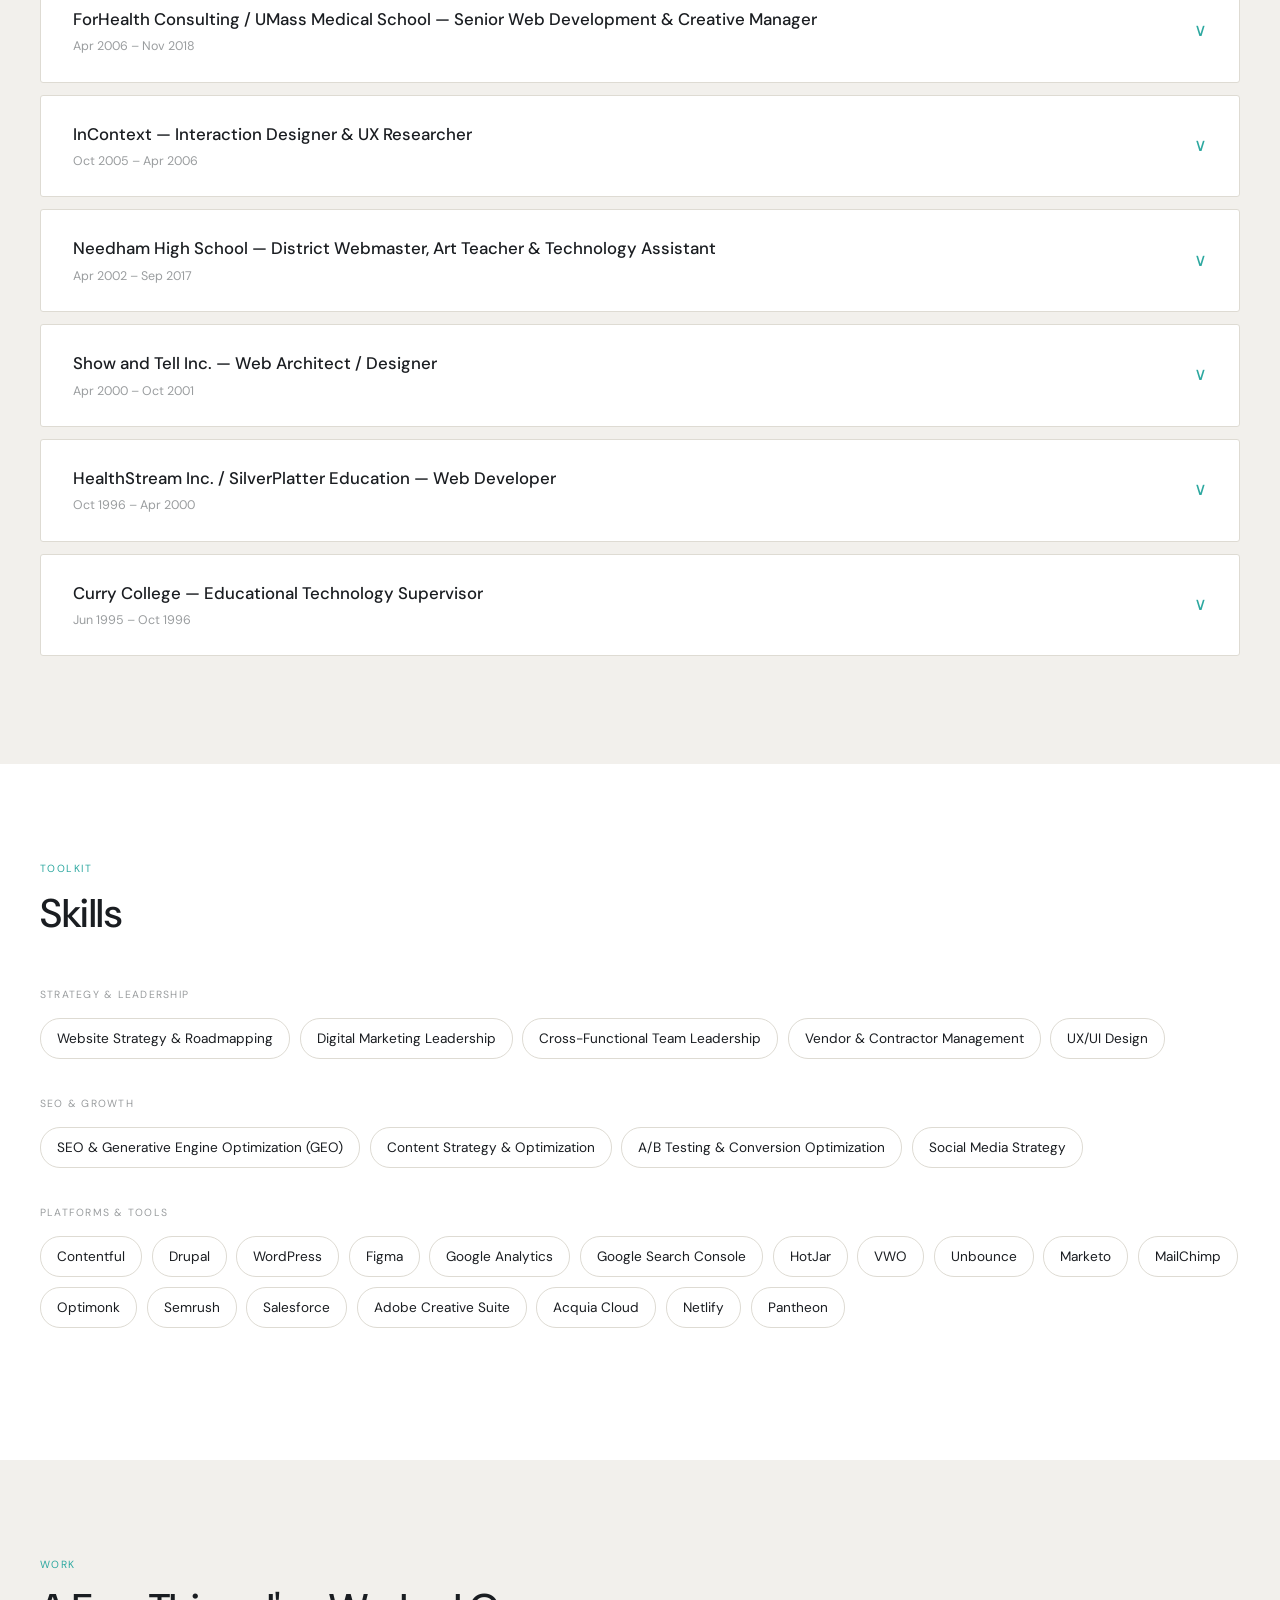
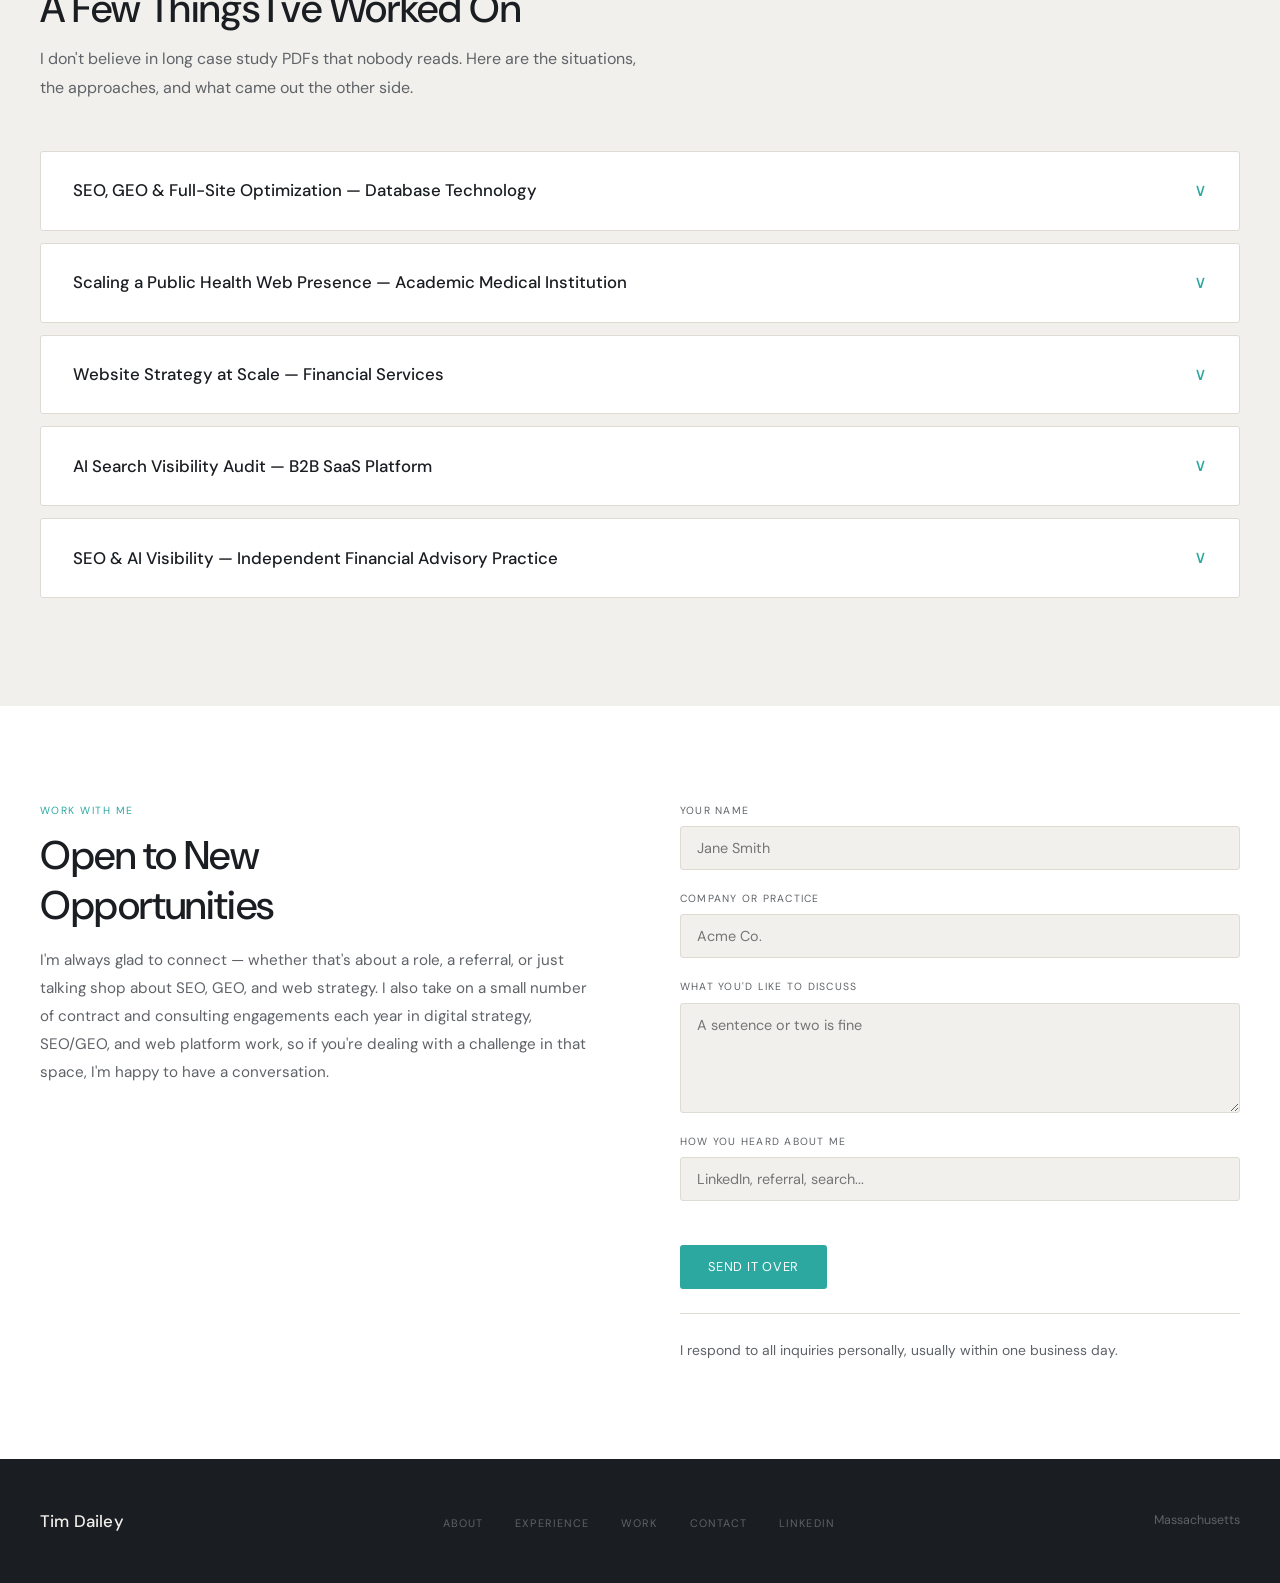
==== commit 0a2ba052: "Rebrand site content & layout; add robots/sitemap Update site copy and structure to rebrand as “Timo" ====
--- a/index.html
+++ b/index.html
@@ -14,8 +14,8 @@
 </script>
 
 <!-- ── CORE SEO ── -->
-<title>Tim Dailey — Digital Strategy, SEO &amp; AI Search Consultant</title>
-<meta name="description" content="Tim Dailey is a digital strategy and SEO consultant with 20+ years of experience helping businesses get found in search engines and AI-powered results. Based in Groton, MA. Serving clients across the U.S.">
+<title>Timothy Dailey — Digital Strategy &amp; Web Leadership</title>
+<meta name="description" content="Timothy Dailey is a digital strategy and web leadership professional with 20+ years of experience across healthcare, financial services, and B2B SaaS — from website strategy and SEO/GEO to platform migrations. Based in Massachusetts.">
 <meta name="author" content="Tim Dailey">
 <meta name="robots" content="index, follow, max-snippet:-1, max-image-preview:large, max-video-preview:-1">
 <link rel="canonical" href="https://timdailey.com/">
@@ -23,30 +23,28 @@
 <!-- ── OPEN GRAPH (Facebook, LinkedIn previews) ── -->
 <meta property="og:type" content="website">
 <meta property="og:site_name" content="Tim Dailey">
-<meta property="og:title" content="Tim Dailey — Digital Strategy, SEO &amp; AI Search Consultant">
-<meta property="og:description" content="20+ years of SEO, GEO, and digital strategy. Tim Dailey helps businesses of all sizes get found in search engines and AI-powered results — and turn that visibility into growth.">
+<meta property="og:title" content="Timothy Dailey — Digital Strategy &amp; Web Leadership">
+<meta property="og:description" content="20+ years leading digital strategy, SEO/GEO, and web platform work for global brands, financial institutions, and mission-driven organizations.">
 <meta property="og:url" content="https://timdailey.com/">
 <meta property="og:image" content="https://timdailey.com/images/tim-dailey-og.webp">
 <meta property="og:image:width" content="1200">
 <meta property="og:image:height" content="630">
-<meta property="og:image:alt" content="Tim Dailey — Digital Strategy &amp; SEO Consultant">
+<meta property="og:image:alt" content="Timothy Dailey — Digital Strategy &amp; Web Leadership">
 <meta property="og:locale" content="en_US">
 
 <!-- ── TWITTER / X CARD ── -->
 <meta name="twitter:card" content="summary_large_image">
-<meta name="twitter:title" content="Tim Dailey — Digital Strategy, SEO &amp; AI Search Consultant">
-<meta name="twitter:description" content="20+ years of SEO, GEO, and digital strategy. Helping businesses get found in search engines and AI-powered results.">
+<meta name="twitter:title" content="Timothy Dailey — Digital Strategy &amp; Web Leadership">
+<meta name="twitter:description" content="20+ years leading digital strategy, SEO/GEO, and web platform work for global brands, financial institutions, and mission-driven organizations.">
 <meta name="twitter:image" content="https://timdailey.com/images/tim-dailey-og.webp">
-<meta name="twitter:image:alt" content="Tim Dailey — Digital Strategy &amp; SEO Consultant">
+<meta name="twitter:image:alt" content="Timothy Dailey — Digital Strategy &amp; Web Leadership">
 
 <!-- ── GEO / LOCAL SEO ── -->
 <meta name="geo.region" content="US-MA">
-<meta name="geo.placename" content="Groton, Massachusetts">
-<meta name="geo.position" content="42.6040;-71.5745">
-<meta name="ICBM" content="42.6040, -71.5745">
+<meta name="geo.placename" content="Massachusetts">
 
 <!-- ── THEME ── -->
-<meta name="theme-color" content="#FAF7F2">
+<meta name="theme-color" content="#1A1D21">
 <meta name="format-detection" content="telephone=no">
 <script type="application/ld+json">
 {
@@ -62,8 +60,8 @@
       "sameAs": [
         "https://www.linkedin.com/in/timothy-dailey/"
       ],
-      "jobTitle": "Digital Strategy & SEO Consultant",
-      "description": "Digital strategy and SEO consultant with 20+ years of experience leading high-profile digital initiatives for global brands, financial institutions, and mission-driven organizations. Specializes in SEO, Generative Engine Optimization (GEO), CRO, and digital experience strategy.",
+      "jobTitle": "Digital Strategy & Web Leadership",
+      "description": "Digital strategy and web leadership professional with 20+ years of experience leading high-profile digital initiatives for global brands, financial institutions, and mission-driven organizations. Specializes in website strategy, SEO, Generative Engine Optimization (GEO), and digital experience leadership.",
       "knowsAbout": [
         "Search Engine Optimization",
         "Generative Engine Optimization",
@@ -85,15 +83,23 @@
           "name": "Curry College"
         }
       },
+      "alumniOf": {
+        "@type": "CollegeOrUniversity",
+        "name": "Curry College"
+      },
       "address": {
         "@type": "PostalAddress",
-        "addressLocality": "Groton",
         "addressRegion": "MA",
         "addressCountry": "US"
       },
-      "worksFor": {
-        "@id": "https://timdailey.com/#business"
-      }
+      "worksFor": [
+        {
+          "@id": "https://timdailey.com/#business"
+        },
+        {
+          "@id": "https://timdailey.com/#tangyslice"
+        }
+      ]
     },
 
     {
@@ -102,13 +108,12 @@
       "name": "Tim Dailey Digital Strategy",
       "alternateName": "Tim Dailey Consulting",
       "url": "https://timdailey.com",
-      "description": "Independent digital strategy consultancy specializing in SEO, Generative Engine Optimization (GEO), AI search visibility, CRO, and fractional digital marketing leadership. Serving businesses of all sizes across the U.S.",
+      "description": "Independent digital strategy and web leadership practice, available for select contract and consulting engagements in SEO, Generative Engine Optimization (GEO), and digital experience strategy. Serving businesses across the U.S.",
       "founder": {
         "@id": "https://timdailey.com/#person"
       },
       "address": {
         "@type": "PostalAddress",
-        "addressLocality": "Groton",
         "addressRegion": "MA",
         "addressCountry": "US"
       },
@@ -116,43 +121,24 @@
         "@type": "Country",
         "name": "United States"
       },
-      "priceRange": "$$",
-      "currenciesAccepted": "USD",
-      "openingHours": "Mo-Fr 09:00-17:00",
       "hasOfferCatalog": {
         "@type": "OfferCatalog",
-        "name": "Digital Strategy Services",
+        "name": "Consulting Availability",
         "itemListElement": [
           {
             "@type": "Offer",
             "itemOffered": {
               "@type": "Service",
-              "name": "SEO & Content Strategy",
-              "description": "Comprehensive SEO strategies connecting keyword opportunity to content investment, fixing technical issues, and creating editorial consistency that compounds over time."
+              "name": "Digital Strategy & GEO Consulting",
+              "description": "Select contract and consulting engagements in digital strategy, SEO, and Generative Engine Optimization (GEO)."
             }
           },
           {
             "@type": "Offer",
             "itemOffered": {
               "@type": "Service",
-              "name": "GEO / AI Search Optimization",
-              "description": "Generative Engine Optimization (GEO) to make your brand discoverable, credible, and accurately represented across AI-driven search tools including ChatGPT, Perplexity, and Google's AI Overviews."
-            }
-          },
-          {
-            "@type": "Offer",
-            "itemOffered": {
-              "@type": "Service",
-              "name": "CRO & Digital Experience",
-              "description": "Conversion rate optimization combining UX thinking, behavioral analysis, and content strategy to identify why your site is losing people and prioritize changes that move the needle."
-            }
-          },
-          {
-            "@type": "Offer",
-            "itemOffered": {
-              "@type": "Service",
-              "name": "Fractional Leadership & Advisory",
-              "description": "Fractional digital marketing leadership and advisory services for companies that need senior-level expertise without a full-time headcount."
+              "name": "Web Platform Consulting",
+              "description": "Consulting on web platform strategy and migrations, including Contentful, Drupal, and WordPress."
             }
           }
         ]
@@ -172,17 +158,38 @@
     },
 
     {
+      "@type": "Organization",
+      "@id": "https://timdailey.com/#tangyslice",
+      "name": "Tangyslice",
+      "url": "https://tangyslice.com/",
+      "description": "Marketing consulting practice for lean tech marketing teams, offering custom AI workflows, fractional CMO leadership, and bespoke lead-generation tools.",
+      "founder": {
+        "@id": "https://timdailey.com/#person"
+      },
+      "makesOffer": {
+        "@type": "Offer",
+        "itemOffered": {
+          "@type": "SoftwareApplication",
+          "name": "Fix My AI Rank",
+          "url": "https://fixmyairank.com/",
+          "applicationCategory": "BusinessApplication",
+          "description": "AI visibility audit that benchmarks how businesses are cited across ChatGPT, Perplexity, and other AI systems against their competitors."
+        }
+      }
+    },
+
+    {
       "@type": "WebPage",
       "@id": "https://timdailey.com/#webpage",
       "url": "https://timdailey.com/",
-      "name": "Tim Dailey — Digital Strategy, SEO & AI Search Consultant",
-      "description": "Tim Dailey is a digital strategy and SEO consultant with 20+ years of experience helping businesses get found in search engines and AI-powered results.",
+      "name": "Timothy Dailey — Digital Strategy & Web Leadership",
+      "description": "Timothy Dailey is a digital strategy and web leadership professional with 20+ years of experience across healthcare, financial services, and B2B SaaS.",
       "isPartOf": {
         "@type": "WebSite",
         "@id": "https://timdailey.com/#website",
         "url": "https://timdailey.com",
         "name": "Tim Dailey",
-        "description": "Digital strategy, SEO, and AI search consulting by Tim Dailey",
+        "description": "Digital strategy and web leadership resume and portfolio for Timothy Dailey.",
         "publisher": {
           "@id": "https://timdailey.com/#person"
         }
@@ -207,7 +214,7 @@
 }
 </script>
 <link rel="preconnect" href="https://fonts.googleapis.com">
-<link href="https://fonts.googleapis.com/css2?family=Cormorant+Garamond:ital,wght@0,300;0,400;0,500;1,300;1,400&family=DM+Sans:opsz,wght@9..40,300;9..40,400;9..500&display=swap" rel="stylesheet">
+<link href="https://fonts.googleapis.com/css2?family=DM+Sans:opsz,wght@9..40,300;9..40,400;9..40,500;9..40,700&display=swap" rel="stylesheet">
 <link rel="stylesheet" href="styles.css">
 <link rel="icon" type="image/svg+xml" href="favicon.svg">
 <link rel="apple-touch-icon" href="favicon-180.png">
@@ -217,15 +224,22 @@
 <!-- NAV -->
 <nav class="nav-sticky" id="site-nav">
   <div class="nav-inner">
-    <a href="#hero" class="nav-mark">Tim Dailey</a>
+    <a href="#hero" class="nav-mark">
+      <svg width="28" height="28" viewBox="0 0 32 32" aria-hidden="true">
+        <rect x="1" y="1" width="30" height="30" rx="7" style="fill:var(--espresso)"/>
+        <text x="16" y="21" font-family="DM Sans, sans-serif" font-weight="700" font-size="14" text-anchor="middle" style="fill:var(--clay)">TD</text>
+      </svg>
+      Tim Dailey
+    </a>
     <button class="nav-hamburger" id="hamburger" aria-label="Menu" onclick="toggleMenu()">
       <span></span><span></span><span></span>
     </button>
     <ul class="nav-links" id="nav-links">
-      <li><a href="#services" onclick="closeMenu()">Services</a></li>
       <li><a href="#about" onclick="closeMenu()">About</a></li>
+      <li><a href="#experience" onclick="closeMenu()">Experience</a></li>
+      <li><a href="#skills" onclick="closeMenu()">Skills</a></li>
       <li><a href="#work" onclick="closeMenu()">Work</a></li>
-      <li><a href="#contact" class="nav-cta" onclick="closeMenu()">Let's Talk</a></li>
+      <li><a href="#contact" class="nav-cta" onclick="closeMenu()">Get in Touch</a></li>
     </ul>
   </div>
 </nav>
@@ -237,17 +251,17 @@
     <div class="hero-inner fade-in">
       <div class="hero-eyebrow">
         <span class="hero-eyebrow-line"></span>
-        Digital Strategy, SEO &amp; AI Search Consultant
-      </div>
-      <h1>Your customers are searching <em>differently.</em><br>Is your business showing up?</h1>
-      <p class="hero-sub">20+ years of digital strategy, SEO, and AI search optimization.</p>
-      <p class="hero-body">For over 20 years, I've built digital strategies that connect the right audiences to the right content at the right moment. From Fortune 500 financial institutions to independent professional practices, I've led the work that makes websites perform — not just look good. If your business depends on being found online, we should talk.</p>
+        Digital Strategy &amp; Web Leadership
+      </div>
+      <h1>Timothy <em>Dailey</em></h1>
+      <p class="hero-sub">20+ years leading web strategy, SEO/GEO, and digital experience for global brands, financial institutions, and mission-driven organizations.</p>
+      <p class="hero-body">Innovative marketing and web strategy professional with a proven track record as product owner for complex websites — from strategy and UX to SEO, content optimization, and full-scale platform migrations. Skilled at managing cross-functional teams, vendors, and contractors to deliver high-performing, user-centric digital experiences.</p>
       <div class="btn-row">
-        <a href="#contact" class="btn-fill">Let's Talk</a>
-        <a href="#work" class="btn-outline">See My Work</a>
+        <a href="https://www.linkedin.com/in/timothy-dailey/" class="btn-fill" target="_blank" rel="noopener">View LinkedIn</a>
+        <a href="#contact" class="btn-outline">Get in Touch</a>
       </div>
       <div class="logo-strip">
-        <div class="logo-strip-lbl">Trusted by organizations including</div>
+        <div class="logo-strip-lbl">Career highlights include</div>
         <div class="logo-names">
           <span>GridGain</span>
           <span>Aerospike</span>
@@ -260,90 +274,10 @@
   </div>
 </section>
 
-<!-- VALUE -->
-<section id="value">
+<!-- SUMMARY -->
+<section id="summary">
   <div class="wrap">
-    <div class="value-grid">
-      <div class="value-item fade-in">
-        <div class="val-bar"></div>
-        <h3>Search That Sticks</h3>
-        <p>SEO strategies grounded in how people actually search — not just how algorithms are documented. Technical depth. Content clarity. Long-term compounding results.</p>
-      </div>
-      <div class="value-item fade-in">
-        <div class="val-bar"></div>
-        <h3>AI Visibility</h3>
-        <p>Your customers are asking AI assistants for recommendations before they ever visit your website. I help you show up in those answers — credibly and consistently.</p>
-      </div>
-      <div class="value-item fade-in">
-        <div class="val-bar"></div>
-        <h3>Sites That Convert</h3>
-        <p>Traffic without conversion is just noise. I audit the full digital experience and find the gaps between what your site promises and what it delivers.</p>
-      </div>
-    </div>
-  </div>
-</section>
-
-<!-- SERVICES -->
-<section id="services">
-  <div class="wrap">
-    <div class="services-head fade-in">
-      <div class="sec-eye">What I Do</div>
-      <h2 class="sec-h">Services</h2>
-      <p class="sec-sub">I work with organizations of all sizes — from independent professional practices to enterprise SaaS companies — that need senior-level digital expertise without a senior-level headcount.</p>
-    </div>
-
-    <div class="svc-card fade-in">
-      <div class="svc-name">SEO &amp; Content Strategy</div>
-      <div class="svc-hook">Get Found. Stay Found.</div>
-      <p class="svc-body">You've invested in what you do. But if the right people can't find you when they're searching, you're leaving business on the table. I build SEO strategies that go beyond rankings — connecting keyword opportunity to content investment, fixing the technical issues that hold sites back, and creating the kind of editorial consistency that compounds over time. Whether you need a full audit, a content roadmap, or an ongoing optimization program, I bring the depth that in-house generalists rarely have time for.</p>
-      <div class="fit-lbl">Good fit if</div>
-      <ul class="fit-list">
-        <li>Your organic traffic has plateaued or declined</li>
-        <li>You've published content but aren't sure what's actually working</li>
-        <li>You're preparing for a site migration or rebrand</li>
-        <li>You're a small business or solo practice that's never had a real SEO strategy</li>
-        <li>You need someone who can work alongside your existing team — or independently if you don't have one</li>
-      </ul>
-    </div>
-
-    <div class="svc-card fade-in">
-      <div class="svc-name">GEO / AI Search Optimization</div>
-      <div class="svc-hook">Your Next Customer Might Ask an AI Before They Ask Google.</div>
-      <p class="svc-body">AI assistants are rapidly becoming part of how people research businesses, compare options, and decide who to trust. Whether you're a software company or a local financial advisor, if your brand isn't showing up in those conversations — or worse, is being described inaccurately — you're invisible at a critical moment. Generative Engine Optimization (GEO) is the discipline of making your brand discoverable, credible, and accurately represented across AI-driven search. I assess where you stand today and build a roadmap to improve it.</p>
-      <div class="fit-lbl">Good fit if</div>
-      <ul class="fit-list">
-        <li>You're in a competitive category where buyers do their homework online</li>
-        <li>You've noticed AI tools aren't mentioning your business — or are getting it wrong</li>
-        <li>You want to get ahead of this shift before your competitors do</li>
-        <li>You're not sure what AI search means for your business yet — we can start there</li>
-      </ul>
-    </div>
-
-    <div class="svc-card fade-in">
-      <div class="svc-name">CRO &amp; Digital Experience</div>
-      <div class="svc-hook">More From What You Already Have.</div>
-      <p class="svc-body">Conversion rate optimization isn't about button colors. It's about understanding the gap between what your site says and what your visitors actually need — then closing it systematically. I bring a blend of UX thinking, behavioral analysis, and content strategy to identify where and why your site is losing people. Then I prioritize the changes that will move the needle, and help your team execute them. From landing pages to full funnel reviews, this work pays for itself.</p>
-      <div class="fit-lbl">Good fit if</div>
-      <ul class="fit-list">
-        <li>Your traffic is healthy but inquiries or conversions are disappointing</li>
-        <li>Your website hasn't been looked at critically in a few years</li>
-        <li>You're launching a new service or trying to reach a new type of client</li>
-        <li>You're a small business owner who built your own site and suspects it could be working harder</li>
-      </ul>
-    </div>
-
-    <div class="svc-card fade-in">
-      <div class="svc-name">Fractional Leadership &amp; Advisory</div>
-      <div class="svc-hook">Senior Expertise. Flexible Engagement.</div>
-      <p class="svc-body">Not every organization needs — or can afford — a full-time Director of Digital Marketing. But most growing businesses do need someone who's been in that seat before. I work with a small number of clients as a fractional digital leader: shaping strategy, coaching teams, and bringing the institutional experience that takes years to build. I also engage in an advisory capacity for business owners and marketing leaders who want a trusted outside perspective.</p>
-      <div class="fit-lbl">Good fit if</div>
-      <ul class="fit-list">
-        <li>You're between full-time marketing hires</li>
-        <li>You're a small business owner handling marketing yourself and need a real sounding board</li>
-        <li>Your current team needs a senior voice to sharpen their thinking</li>
-        <li>You want someone to pressure-test your digital strategy before you invest more into it</li>
-      </ul>
-    </div>
+    <p class="summary-text fade-in">Adept at managing cross-functional teams, vendors, and contractors to deliver high-performing, user-centric digital experiences — skilled in leveraging analytics, A/B testing, and emerging technologies like Generative Engine Optimization to drive engagement, conversions, and business growth.</p>
   </div>
 </section>
 
@@ -355,10 +289,10 @@
         <div class="sec-eye">About</div>
         <h2 class="sec-h">20 Years. A Few Industries.<br>One Through-Line.</h2>
         <p>I started in web development and information architecture before "digital marketing" was a widely used phrase. Since then I've watched the industry evolve through every major shift — from early SEO to social, from content marketing to marketing automation, and now into the AI-driven search era. I've stayed close to the technical side while building the strategic perspective that only comes from doing this work across very different kinds of organizations.</p>
-        <p>My career has spanned healthcare, financial services, and B2B SaaS. At ForHealth Consulting (part of UMass Medical School), I spent over a decade building web strategy for public health initiatives — work that demanded rigor, clarity, and the ability to reach audiences that weren't already looking for you. At Citizens Bank, I led website strategy at a scale where every UX decision carried real consequence. At EDB and Aerospike, I served as product owner for complex marketing websites — leading redesigns, platform migrations, and the transition into GEO and AI search optimization. Most recently, I consulted with GridGain on a full-site engagement that included glossary content reaching position one in Google and appearing in AI Overview results.</p>
+        <p>My career has spanned healthcare, financial services, and B2B SaaS. At ForHealth Consulting (part of UMass Medical School), I spent over a decade building web strategy for public health initiatives — work that demanded rigor, clarity, and the ability to reach audiences that weren't already looking for you. At Citizens Bank, I led website strategy at a scale where every UX decision carried real consequence. At EDB and Aerospike, I served as product owner for complex marketing websites — leading redesigns, platform migrations, and the transition into GEO and AI search optimization. Most recently, I consulted with GridGain on a full-site engagement that included glossary content reaching position one in Google and appearing in AI Overview results, and co-founded Tangyslice, where I now build AI visibility tools like Fix My AI Rank alongside select consulting work.</p>
         <p>What I've learned across all of it: the fundamentals work. Understand your audience. Make it easy for them to find you, understand you, and trust you. Then optimize relentlessly.</p>
-        <p>I'm based in Groton, Massachusetts, and work with clients across the U.S. I'm selective about the engagements I take on — not because I'm unavailable, but because I do my best work when I'm genuinely invested in what a client is building.</p>
-        <a href="#contact" class="about-cta-link">Want to know if we're a fit? →</a>
+        <p>I'm based in Massachusetts, and work with clients across the U.S. I'm selective about the engagements I take on — not because I'm unavailable, but because I do my best work when I'm genuinely invested in what a client is building.</p>
+        <a href="#contact" class="about-cta-link">Get in touch →</a>
 
         <div class="story-toggle-wrap">
           <button class="story-btn" onclick="toggleStory(this)">
@@ -376,47 +310,301 @@
       </div>
 
       <div class="about-right fade-in">
-        <div class="career-lbl">Career</div>
-        <div class="timeline-item">
-          <div class="t-org">Independent Consulting</div>
-          <div class="t-role">Small businesses, school districts &amp; select engagements</div>
-          <div class="t-dates">2001 – Present</div>
-        </div>
-        <div class="timeline-item">
-          <div class="t-org">GridGain</div>
-          <div class="t-role">Digital Marketing / Web Strategy Consultant</div>
-          <div class="t-dates">2025 – 2026</div>
-        </div>
-        <div class="timeline-item">
-          <div class="t-org">Aerospike</div>
-          <div class="t-role">Director of Digital Marketing</div>
-          <div class="t-dates">2023 – 2025</div>
-        </div>
-        <div class="timeline-item">
-          <div class="t-org">Citizens Bank</div>
-          <div class="t-role">Website Strategy Manager, VP</div>
-          <div class="t-dates">2022 – 2023</div>
-        </div>
-        <div class="timeline-item">
-          <div class="t-org">EDB</div>
-          <div class="t-role">Director, Digital Marketing</div>
-          <div class="t-dates">2018 – 2022</div>
-        </div>
-        <div class="timeline-item">
-          <div class="t-org">ForHealth Consulting / UMass Medical School</div>
-          <div class="t-role">Senior Web Development &amp; Creative Manager</div>
-          <div class="t-dates">2006 – 2018</div>
-        </div>
-        <div class="timeline-item">
-          <div class="t-org">InContext</div>
-          <div class="t-role">Interaction Designer &amp; UX Researcher</div>
-          <div class="t-dates">2005 – 2006</div>
-        </div>
-        <div class="timeline-item">
-          <div class="t-org">Show and Tell Inc. · HealthStream · Curry College</div>
-          <div class="t-role">Web Architect, Developer, Ed. Tech</div>
-          <div class="t-dates">1995 – 2001</div>
-        </div>
+        <div class="qf-card">
+          <div class="qf-lbl">Quick facts</div>
+          <div class="qf-row">
+            <div class="qf-k">Location</div>
+            <div class="qf-v">Massachusetts</div>
+          </div>
+          <div class="qf-row">
+            <div class="qf-k">Experience</div>
+            <div class="qf-v">20+ years in digital strategy &amp; web leadership</div>
+          </div>
+          <div class="qf-row">
+            <div class="qf-k">Focus areas</div>
+            <div class="qf-v">Website strategy, SEO &amp; GEO, UX, platform migrations</div>
+          </div>
+          <div class="qf-row">
+            <div class="qf-k">Education</div>
+            <div class="qf-v">B.A., Curry College (Magna Cum Laude)</div>
+          </div>
+          <a href="https://www.linkedin.com/in/timothy-dailey/" class="qf-link" target="_blank" rel="noopener">
+            <svg viewBox="0 0 24 24"><path d="M4.98 3.5C4.98 4.88 3.94 6 2.5 6S0 4.88 0 3.5 1.04 1 2.5 1s2.48 1.12 2.48 2.5zM.24 8.5h4.5V23h-4.5V8.5zM8.5 8.5h4.31v1.98h.06c.6-1.13 2.07-2.33 4.26-2.33 4.55 0 5.39 3 5.39 6.9V23h-4.5v-6.9c0-1.65-.03-3.77-2.3-3.77-2.3 0-2.65 1.8-2.65 3.65V23h-4.5V8.5z"/></svg>
+            View LinkedIn profile
+          </a>
+        </div>
+      </div>
+    </div>
+  </div>
+</section>
+
+<!-- EXPERIENCE -->
+<section id="experience">
+  <div class="wrap">
+    <div class="experience-head fade-in">
+      <div class="sec-eye">Career</div>
+      <h2 class="sec-h">Experience</h2>
+      <p class="sec-sub">Twenty years, reverse-chronological. Click any role for the detail.</p>
+    </div>
+
+    <div class="case fade-in">
+      <div class="case-hdr" onclick="toggleCase(this)">
+        <div>
+          <h3>Tangyslice — Co-Founder</h3>
+          <div class="case-dates">2026 – Present</div>
+        </div>
+        <span class="chevron">∨</span>
+      </div>
+      <div class="case-body">
+        <ul class="case-list">
+          <li>Co-founded <a href="https://tangyslice.com/" target="_blank" rel="noopener">Tangyslice</a>, a marketing consulting practice for lean tech marketing teams — offering custom AI workflows, fractional CMO leadership, and bespoke lead-generation tools in place of traditional agency and SaaS models</li>
+          <li>Built and launched <a href="https://fixmyairank.com/" target="_blank" rel="noopener">Fix My AI Rank</a>, Tangyslice's flagship product — an AI visibility audit that benchmarks how businesses are cited across ChatGPT, Perplexity, and other AI systems against their competitors</li>
+          <li>Leading strategy, product, and go-to-market for both the consulting practice and its flagship tool</li>
+        </ul>
+      </div>
+    </div>
+
+    <div class="case fade-in">
+      <div class="case-hdr" onclick="toggleCase(this)">
+        <div>
+          <h3>GridGain — Digital Marketing / Web Strategy Consultant</h3>
+          <div class="case-dates">Oct 2025 – Jan 2026</div>
+        </div>
+        <span class="chevron">∨</span>
+      </div>
+      <div class="case-body">
+        <ul class="case-list">
+          <li>Redesigned and optimized landing pages, homepage, and product pages to improve SEO, UX, and conversion</li>
+          <li>Built and scaled glossary pages, with several quickly reaching position one in Google search and in Google's AI Overview results</li>
+          <li>Redesigned blog experience to increase organic traffic, engagement, and content discoverability</li>
+          <li>Reworked site navigation and information architecture to improve usability and user flow</li>
+          <li>Developed targeted keyword strategy and SEO/GEO roadmap aligned to technical buyer journeys</li>
+          <li>Rebuilt trials and downloads UX and resolved technical SEO issues to improve acquisition performance</li>
+        </ul>
+      </div>
+    </div>
+
+    <div class="case fade-in">
+      <div class="case-hdr" onclick="toggleCase(this)">
+        <div>
+          <h3>Aerospike — Director of Digital Marketing</h3>
+          <div class="case-dates">Jun 2023 – Aug 2025</div>
+        </div>
+        <span class="chevron">∨</span>
+      </div>
+      <div class="case-body">
+        <ul class="case-list">
+          <li>Product owner of the marketing website</li>
+          <li>Managed backend development, SEO, Generative Engine Optimization (GEO), content strategy, and organic social</li>
+          <li>Crafted website strategy and roadmap</li>
+          <li>Built wireframes and collaborated with design team to enhance user experience</li>
+          <li>Collaborated with product marketing and go-to-market teams to develop, update, and optimize website content and landing pages</li>
+          <li>Directed migration from WordPress to Contentful and React</li>
+          <li>Sourced and managed vendors and contractors</li>
+        </ul>
+      </div>
+    </div>
+
+    <div class="case fade-in">
+      <div class="case-hdr" onclick="toggleCase(this)">
+        <div>
+          <h3>Citizens Bank — Website Strategy Manager, VP</h3>
+          <div class="case-dates">Sep 2022 – Jun 2023</div>
+        </div>
+        <span class="chevron">∨</span>
+      </div>
+      <div class="case-body">
+        <ul class="case-list">
+          <li>Owned website strategy for checking, deposits, and financial education sections</li>
+          <li>Collaborated with growth marketing, product owners, digital sales, and content strategists</li>
+          <li>Directed A/B testing to align with website strategy and maximize conversions</li>
+          <li>Partnered with SEO team to optimize and improve pages</li>
+          <li>Created detailed web plans for stakeholder review and smooth publishing</li>
+          <li>Monitored traffic and site health</li>
+        </ul>
+      </div>
+    </div>
+
+    <div class="case fade-in">
+      <div class="case-hdr" onclick="toggleCase(this)">
+        <div>
+          <h3>EDB — Director, Digital Marketing</h3>
+          <div class="case-dates">Nov 2018 – Aug 2022</div>
+        </div>
+        <span class="chevron">∨</span>
+      </div>
+      <div class="case-body">
+        <ul class="case-list">
+          <li>Product owner for EDB marketing website</li>
+          <li>Led cross-functional teams through multiple redesigns</li>
+          <li>Expanded social media presence</li>
+          <li>Collaborated with UX team to enhance React front-end</li>
+          <li>Directed Drupal backend development</li>
+          <li>Coordinated with stakeholders to meet marketing website needs</li>
+          <li>Managed team of designers, copywriters, and SEO/SEM specialists</li>
+          <li>Onboarded and managed vendors, consultants, and contractors</li>
+        </ul>
+      </div>
+    </div>
+
+    <div class="case fade-in">
+      <div class="case-hdr" onclick="toggleCase(this)">
+        <div>
+          <h3>ForHealth Consulting / UMass Medical School — Senior Web Development &amp; Creative Manager</h3>
+          <div class="case-dates">Apr 2006 – Nov 2018</div>
+        </div>
+        <span class="chevron">∨</span>
+      </div>
+      <div class="case-body">
+        <ul class="case-list">
+          <li>Partnered with clients on design and website projects</li>
+          <li>Improved usability through UX design practices</li>
+          <li>Developed 20+ Drupal websites (front-end and back-end)</li>
+          <li>Maintained hosting environments (Acquia Cloud, Pantheon)</li>
+          <li>Trained content managers on Drupal</li>
+          <li>Designed email marketing materials and print collateral</li>
+          <li>Produced photography and video content</li>
+          <li>Guided SEO and social media strategies</li>
+          <li>Managed contractors and art direction for graphic design</li>
+        </ul>
+      </div>
+    </div>
+
+    <div class="case fade-in">
+      <div class="case-hdr" onclick="toggleCase(this)">
+        <div>
+          <h3>InContext — Interaction Designer &amp; UX Researcher</h3>
+          <div class="case-dates">Oct 2005 – Apr 2006</div>
+        </div>
+        <span class="chevron">∨</span>
+      </div>
+      <div class="case-body">
+        <ul class="case-list">
+          <li>Consulted with Allstate to redesign the process for writing insurance policies by consolidating many disparate systems into a unified platform</li>
+          <li>Conducted contextual interviews with insurance agents, identified workflow patterns, and developed and tested prototypes</li>
+        </ul>
+      </div>
+    </div>
+
+    <div class="case fade-in">
+      <div class="case-hdr" onclick="toggleCase(this)">
+        <div>
+          <h3>Needham High School — District Webmaster, Art Teacher &amp; Technology Assistant</h3>
+          <div class="case-dates">Apr 2002 – Sep 2017</div>
+        </div>
+        <span class="chevron">∨</span>
+      </div>
+      <div class="case-body">
+        <div class="case-sec"><div class="case-sec-lbl">District Webmaster · Sep 2004 – Sep 2017</div><p>Designed, developed, and maintained the district website.</p></div>
+        <div class="case-sec"><div class="case-sec-lbl">Art Teacher · Aug 2004 – Jun 2005</div><p>Taught Photography and Graphic Design courses. Secured a grant to introduce digital photography.</p></div>
+        <div class="case-sec"><div class="case-sec-lbl">Technology Assistant · Apr 2002 – Jul 2004</div><p>Provided tech support for faculty, staff, and students. Assisted with curriculum projects and training. Led summer and adult education courses in photography and web design.</p></div>
+      </div>
+    </div>
+
+    <div class="case fade-in">
+      <div class="case-hdr" onclick="toggleCase(this)">
+        <div>
+          <h3>Show and Tell Inc. — Web Architect / Designer</h3>
+          <div class="case-dates">Apr 2000 – Oct 2001</div>
+        </div>
+        <span class="chevron">∨</span>
+      </div>
+      <div class="case-body">
+        <ul class="case-list">
+          <li>Developed websites based on usability testing and use cases</li>
+          <li>Created visual design and UI for client websites and company extranet</li>
+        </ul>
+      </div>
+    </div>
+
+    <div class="case fade-in">
+      <div class="case-hdr" onclick="toggleCase(this)">
+        <div>
+          <h3>HealthStream Inc. / SilverPlatter Education — Web Developer</h3>
+          <div class="case-dates">Oct 1996 – Apr 2000</div>
+        </div>
+        <span class="chevron">∨</span>
+      </div>
+      <div class="case-body">
+        <ul class="case-list">
+          <li>Designed and developed multimedia CD-ROMs and websites</li>
+          <li>Managed network and server maintenance</li>
+          <li>Produced audio/video content for web and CD-ROM</li>
+          <li>Utilized Cold Fusion and relational databases</li>
+        </ul>
+      </div>
+    </div>
+
+    <div class="case fade-in">
+      <div class="case-hdr" onclick="toggleCase(this)">
+        <div>
+          <h3>Curry College — Educational Technology Supervisor</h3>
+          <div class="case-dates">Jun 1995 – Oct 1996</div>
+        </div>
+        <span class="chevron">∨</span>
+      </div>
+      <div class="case-body">
+        <ul class="case-list">
+          <li>Managed Educational Technology Services Office</li>
+          <li>Developed and maintained the college's first website</li>
+          <li>Assisted teaching Photoshop and photography</li>
+          <li>Served as campus photographer</li>
+        </ul>
+      </div>
+    </div>
+  </div>
+</section>
+
+<!-- SKILLS -->
+<section id="skills">
+  <div class="wrap">
+    <div class="skills-head fade-in">
+      <div class="sec-eye">Toolkit</div>
+      <h2 class="sec-h">Skills</h2>
+    </div>
+
+    <div class="skills-group fade-in">
+      <div class="skills-group-lbl">Strategy &amp; Leadership</div>
+      <div class="skill-pills">
+        <span class="skill-pill">Website Strategy &amp; Roadmapping</span>
+        <span class="skill-pill">Digital Marketing Leadership</span>
+        <span class="skill-pill">Cross-Functional Team Leadership</span>
+        <span class="skill-pill">Vendor &amp; Contractor Management</span>
+        <span class="skill-pill">UX/UI Design</span>
+      </div>
+    </div>
+
+    <div class="skills-group fade-in">
+      <div class="skills-group-lbl">SEO &amp; Growth</div>
+      <div class="skill-pills">
+        <span class="skill-pill">SEO &amp; Generative Engine Optimization (GEO)</span>
+        <span class="skill-pill">Content Strategy &amp; Optimization</span>
+        <span class="skill-pill">A/B Testing &amp; Conversion Optimization</span>
+        <span class="skill-pill">Social Media Strategy</span>
+      </div>
+    </div>
+
+    <div class="skills-group fade-in">
+      <div class="skills-group-lbl">Platforms &amp; Tools</div>
+      <div class="skill-pills">
+        <span class="skill-pill">Contentful</span>
+        <span class="skill-pill">Drupal</span>
+        <span class="skill-pill">WordPress</span>
+        <span class="skill-pill">Figma</span>
+        <span class="skill-pill">Google Analytics</span>
+        <span class="skill-pill">Google Search Console</span>
+        <span class="skill-pill">HotJar</span>
+        <span class="skill-pill">VWO</span>
+        <span class="skill-pill">Unbounce</span>
+        <span class="skill-pill">Marketo</span>
+        <span class="skill-pill">MailChimp</span>
+        <span class="skill-pill">Optimonk</span>
+        <span class="skill-pill">Semrush</span>
+        <span class="skill-pill">Salesforce</span>
+        <span class="skill-pill">Adobe Creative Suite</span>
+        <span class="skill-pill">Acquia Cloud</span>
+        <span class="skill-pill">Netlify</span>
+        <span class="skill-pill">Pantheon</span>
       </div>
     </div>
   </div>
@@ -499,24 +687,8 @@
     <div class="contact-grid">
       <div class="fade-in">
         <div class="sec-eye">Work With Me</div>
-        <h2 class="sec-h">Let's Figure Out<br>If We're a Fit</h2>
-        <p class="contact-intro">I work with a small number of clients at a time, which means I can actually pay attention to what you're building — or running, or growing. If you're dealing with a challenge in organic search, AI visibility, or digital experience, I'm happy to have a conversation.</p>
-        <div class="fit-block">
-          <div class="fit-block-lbl">Good fits</div>
-          <ul class="contact-list">
-            <li>Small businesses and independent professionals who want their website to bring in clients</li>
-            <li>B2B SaaS companies navigating search and AI discoverability</li>
-            <li>Healthcare and financial services organizations building trust online</li>
-            <li>Business owners, founders, and marketing leaders who want a senior partner, not another vendor</li>
-          </ul>
-        </div>
-        <div class="fit-block">
-          <div class="fit-block-lbl">Not a great fit</div>
-          <ul class="contact-list">
-            <li>Pure e-commerce or D2C (not where my depth is)</li>
-            <li>One-off deliverables with no strategic context</li>
-          </ul>
-        </div>
+        <h2 class="sec-h">Open to New<br>Opportunities</h2>
+        <p class="contact-intro">I'm always glad to connect — whether that's about a role, a referral, or just talking shop about SEO, GEO, and web strategy. I also take on a small number of contract and consulting engagements each year in digital strategy, SEO/GEO, and web platform work, so if you're dealing with a challenge in that space, I'm happy to have a conversation.</p>
       </div>
 
       <div class="fade-in">
@@ -532,7 +704,7 @@
             <input type="text" id="f-co" name="company" placeholder="Acme Co.">
           </div>
           <div class="ffield">
-            <label for="f-msg">What you're working on</label>
+            <label for="f-msg">What you'd like to discuss</label>
             <textarea id="f-msg" name="message" placeholder="A sentence or two is fine" required></textarea>
           </div>
           <div class="ffield">
@@ -555,12 +727,13 @@
   <div class="foot-inner">
     <div class="foot-mark">Tim Dailey</div>
     <ul class="foot-links">
-      <li><a href="#services">Services</a></li>
       <li><a href="#about">About</a></li>
+      <li><a href="#experience">Experience</a></li>
       <li><a href="#work">Work</a></li>
       <li><a href="#contact">Contact</a></li>
+      <li><a href="https://www.linkedin.com/in/timothy-dailey/" target="_blank" rel="noopener">LinkedIn</a></li>
     </ul>
-    <div class="foot-meta">Groton, Massachusetts</div>
+    <div class="foot-meta">Massachusetts</div>
   </div>
 </footer>
 
--- a/styles.css
+++ b/styles.css
@@ -3,18 +3,17 @@
 
 /* ── VARIABLES ── */
 :root{
-  --linen:#FAF7F2;
-  --linen-deep:#F3EDE3;
-  --clay:#C4796A;
-  --clay-dark:#A55E50;
-  --clay-light:#F0E0DC;
-  --espresso:#2C2520;
-  --taupe:#8C7B6A;
-  --taupe-light:#B8AFA6;
-  --border:#E0D8CE;
+  --linen:#F2F0EC;
+  --linen-deep:#E9E6DF;
+  --clay:#2DA8A0;
+  --clay-dark:#1F7B75;
+  --clay-light:#D9EEEC;
+  --espresso:#1A1D21;
+  --taupe:#5F6368;
+  --taupe-light:#9A9D9F;
+  --border:#DEDBD3;
   --white:#FFFFFF;
-  --max-w:1120px;
-  --serif:'Cormorant Garamond',Georgia,serif;
+  --max-w:1440px;
   --sans:'DM Sans',system-ui,sans-serif;
 }
 
@@ -49,9 +48,11 @@
 /* Thanks page nav is not sticky, uses simpler inner layout */
 nav.nav-simple{padding:1.1rem 2.5rem}
 .nav-mark{
-  font-family:var(--serif);font-size:1.25rem;font-weight:400;
+  display:inline-flex;align-items:center;gap:0.6rem;
+  font-family:var(--sans);font-size:1.1rem;font-weight:500;
   color:var(--espresso);text-decoration:none;letter-spacing:0.01em;
 }
+.nav-mark svg{flex-shrink:0}
 .nav-links{display:flex;align-items:center;gap:2.25rem;list-style:none}
 .nav-links a{
   font-size:0.7rem;letter-spacing:0.12em;text-transform:uppercase;
@@ -82,12 +83,12 @@
 }
 .btn-fill:hover{background:var(--clay-dark)}
 .btn-outline{
-  border:1px solid var(--border);color:var(--espresso);
+  border:1px solid rgba(255,255,255,0.3);color:var(--linen);
   padding:0.85rem 1.75rem;border-radius:3px;
   text-decoration:none;font-size:0.8rem;letter-spacing:0.06em;
   text-transform:uppercase;transition:border-color 0.2s;display:inline-block;
 }
-.btn-outline:hover{border-color:var(--taupe)}
+.btn-outline:hover{border-color:rgba(255,255,255,0.6)}
 .btn-home{
   display:inline-block;border:1px solid var(--border);color:var(--espresso);
   padding:0.75rem 1.75rem;border-radius:3px;text-decoration:none;
@@ -102,9 +103,9 @@
   color:var(--clay);margin-bottom:0.6rem;
 }
 .sec-h{
-  font-family:var(--serif);font-weight:300;
-  font-size:clamp(1.8rem,3.5vw,2.75rem);
-  color:var(--espresso);line-height:1.2;
+  font-family:var(--sans);font-weight:500;
+  font-size:clamp(1.7rem,3.2vw,2.5rem);
+  color:var(--espresso);line-height:1.25;letter-spacing:-0.01em;
 }
 .sec-sub{
   font-size:1rem;color:var(--taupe);max-width:600px;
@@ -117,7 +118,7 @@
   max-width:var(--max-w);margin:0 auto;padding:0 2.5rem;
   display:flex;align-items:center;justify-content:space-between;flex-wrap:wrap;gap:1.5rem;
 }
-.foot-mark{font-family:var(--serif);font-size:1.2rem;font-weight:300;color:var(--linen);letter-spacing:0.02em}
+.foot-mark{font-family:var(--sans);font-size:1.05rem;font-weight:500;color:var(--linen);letter-spacing:0.01em}
 .foot-links{display:flex;gap:2rem;list-style:none}
 .foot-links a{
   font-size:0.68rem;letter-spacing:0.1em;text-transform:uppercase;
@@ -135,11 +136,11 @@
    ════════════════════════════════════ */
 
 /* ── HERO ── */
-#hero{background:var(--linen);padding:7rem 0 5rem;position:relative;overflow:hidden}
+#hero{background:var(--espresso);padding:7rem 0 5rem;position:relative;overflow:hidden}
 .hero-bg-mark{
   position:absolute;right:-60px;top:20px;
-  font-family:var(--serif);font-size:28rem;font-weight:300;
-  color:var(--border);opacity:0.35;line-height:1;
+  font-family:var(--sans);font-size:24rem;font-weight:700;
+  color:#FFFFFF;opacity:0.04;line-height:1;
   pointer-events:none;user-select:none;
 }
 .hero-inner{max-width:760px;position:relative;z-index:1}
@@ -150,54 +151,49 @@
 }
 .hero-eyebrow-line{width:28px;height:1px;background:var(--clay);display:inline-block}
 #hero h1{
-  font-family:var(--serif);font-weight:300;
-  font-size:clamp(2.4rem,5vw,4rem);
-  line-height:1.15;color:var(--espresso);margin-bottom:1.5rem;
-}
-#hero h1 em{font-style:italic;color:var(--clay)}
+  font-family:var(--sans);font-weight:500;letter-spacing:-0.01em;
+  font-size:clamp(2.4rem,5vw,3.75rem);
+  line-height:1.15;color:var(--linen);margin-bottom:1.5rem;
+}
+#hero h1 em{font-style:normal;color:var(--clay)}
 .hero-sub{
-  font-family:var(--serif);font-size:1.2rem;font-weight:300;font-style:italic;
-  color:var(--taupe);margin-bottom:1.25rem;
+  font-family:var(--sans);font-size:1.1rem;font-weight:400;
+  color:var(--taupe-light);margin-bottom:1.25rem;
 }
 .hero-body{
-  font-size:1rem;color:var(--espresso);opacity:0.8;
+  font-size:1rem;color:var(--linen);opacity:0.75;
   max-width:580px;margin-bottom:2.75rem;line-height:1.8;
 }
 .btn-row{display:flex;gap:1rem;flex-wrap:wrap;align-items:center}
-.logo-strip{margin-top:4.5rem;padding-top:2.5rem;border-top:1px solid var(--border)}
+.logo-strip{margin-top:4.5rem;padding-top:2.5rem;border-top:1px solid rgba(255,255,255,0.12)}
 .logo-strip-lbl{
   font-size:0.65rem;letter-spacing:0.14em;text-transform:uppercase;
   color:var(--taupe-light);margin-bottom:1rem;
 }
 .logo-names{display:flex;flex-wrap:wrap;gap:0.4rem 2.5rem}
 .logo-names span{
-  font-family:var(--serif);font-size:1rem;font-weight:400;
+  font-family:var(--sans);font-size:0.95rem;font-weight:500;
   color:var(--taupe-light);letter-spacing:0.02em;
 }
 
-/* ── VALUE ── */
-#value{background:var(--white);padding:5.5rem 0}
-.value-grid{display:grid;grid-template-columns:repeat(3,1fr);gap:3.5rem}
-.val-bar{width:36px;height:2px;background:var(--clay);margin-bottom:1.25rem}
-.value-item h3{font-family:var(--serif);font-size:1.5rem;font-weight:400;margin-bottom:0.75rem;color:var(--espresso)}
-.value-item p{font-size:0.9rem;color:var(--taupe);line-height:1.8}
-
-/* ── SERVICES ── */
-#services{background:var(--linen);padding:6rem 0}
-.services-head{margin-bottom:3.5rem}
-.svc-card{
+/* ── SUMMARY ── */
+#summary{background:var(--white);padding:5rem 0}
+.summary-text{
+  font-family:var(--sans);font-weight:400;font-size:1.35rem;
+  line-height:1.6;color:var(--espresso);max-width:820px;
+}
+
+/* ── SKILLS ── */
+#skills{background:var(--white);padding:6rem 0}
+.skills-head{margin-bottom:3rem}
+.skills-group{margin-bottom:2.25rem}
+.skills-group-lbl{font-size:0.65rem;letter-spacing:0.12em;text-transform:uppercase;color:var(--taupe-light);margin-bottom:0.9rem}
+.skill-pills{display:flex;flex-wrap:wrap;gap:0.6rem}
+.skill-pill{
   background:var(--white);border:1px solid var(--border);
-  border-left:3px solid var(--clay);border-radius:3px;
-  padding:2.5rem 2.75rem;margin-bottom:1.25rem;transition:box-shadow 0.2s;
-}
-.svc-card:hover{box-shadow:0 4px 24px rgba(44,37,32,0.06)}
-.svc-name{font-family:var(--serif);font-size:1.6rem;font-weight:400;color:var(--espresso);margin-bottom:0.2rem}
-.svc-hook{font-size:0.78rem;color:var(--clay);letter-spacing:0.06em;margin-bottom:1.25rem}
-.svc-body{font-size:0.9rem;color:var(--espresso);opacity:0.85;line-height:1.85;margin-bottom:1.5rem;max-width:700px}
-.fit-lbl{font-size:0.65rem;letter-spacing:0.12em;text-transform:uppercase;color:var(--taupe-light);margin-bottom:0.6rem}
-.fit-list{list-style:none;display:flex;flex-direction:column;gap:0.35rem}
-.fit-list li{font-size:0.85rem;color:var(--taupe);padding-left:1.5rem;position:relative;line-height:1.6}
-.fit-list li::before{content:'—';position:absolute;left:0;color:var(--clay)}
+  color:var(--espresso);font-size:0.85rem;
+  padding:0.5rem 1rem;border-radius:20px;
+}
 
 /* ── ABOUT ── */
 #about{background:var(--white);padding:6rem 0}
@@ -214,7 +210,7 @@
 .story-btn{
   background:none;border:none;padding:0;cursor:pointer;
   display:flex;align-items:center;gap:0.5rem;
-  font-family:var(--serif);font-size:1rem;font-weight:400;
+  font-family:var(--sans);font-size:0.95rem;font-weight:500;
   color:var(--clay);transition:color 0.2s;
 }
 .story-btn:hover{color:var(--clay-dark)}
@@ -223,12 +219,22 @@
 .story-content{display:none;margin-top:1.5rem}
 .story-content.open{display:block}
 .story-content p{font-size:0.9rem;color:var(--espresso);opacity:0.8;line-height:1.9;margin-bottom:1.15rem}
-.career-lbl{font-size:0.65rem;letter-spacing:0.14em;text-transform:uppercase;color:var(--taupe-light);margin-bottom:1rem}
-.timeline-item{padding:1.1rem 0;border-top:1px solid var(--border)}
-.timeline-item:last-child{border-bottom:1px solid var(--border)}
-.t-org{font-size:0.9rem;font-weight:500;color:var(--espresso);margin-bottom:2px}
-.t-role{font-size:0.82rem;color:var(--taupe)}
-.t-dates{font-size:0.75rem;color:var(--taupe-light);margin-top:2px}
+.qf-card{background:var(--linen);border:1px solid var(--border);border-radius:6px;padding:2rem}
+.qf-lbl{font-size:0.65rem;letter-spacing:0.14em;text-transform:uppercase;color:var(--taupe-light);margin-bottom:1.25rem}
+.qf-row{padding:0.85rem 0;border-top:1px solid var(--border)}
+.qf-row:last-of-type{border-bottom:1px solid var(--border)}
+.qf-k{font-size:0.7rem;letter-spacing:0.06em;text-transform:uppercase;color:var(--taupe);margin-bottom:2px}
+.qf-v{font-size:0.9rem;color:var(--espresso)}
+.qf-link{
+  display:inline-flex;align-items:center;gap:0.4rem;margin-top:1.25rem;
+  font-size:0.85rem;color:var(--clay);text-decoration:none;
+}
+.qf-link:hover{color:var(--clay-dark)}
+.qf-link svg{width:15px;height:15px;fill:currentColor}
+
+/* ── EXPERIENCE ── */
+#experience{background:var(--linen);padding:6rem 0}
+.experience-head{margin-bottom:3rem}
 
 /* ── WORK ── */
 #work{background:var(--linen);padding:6rem 0}
@@ -239,13 +245,19 @@
   display:flex;align-items:center;justify-content:space-between;gap:1rem;transition:background 0.15s;
 }
 .case-hdr:hover{background:var(--linen)}
-.case-hdr h3{font-family:var(--serif);font-size:1.15rem;font-weight:400;color:var(--espresso)}
+.case-hdr h3{font-family:var(--sans);font-size:1.05rem;font-weight:500;color:var(--espresso)}
+.case-dates{font-size:0.78rem;color:var(--taupe-light);margin-top:3px}
 .chevron{color:var(--clay);font-size:1.1rem;transition:transform 0.2s;flex-shrink:0}
 .chevron.open{transform:rotate(180deg)}
 .case-body{display:none;padding:0 2rem 2rem;border-top:1px solid var(--border)}
 .case-body.open{display:block}
 .case-sec{margin-top:1.5rem}
 .case-sec-lbl{font-size:0.65rem;letter-spacing:0.12em;text-transform:uppercase;color:var(--clay);margin-bottom:0.5rem}
+.case-list{list-style:none;display:flex;flex-direction:column;gap:0.5rem;margin-top:1.5rem}
+.case-list li{font-size:0.88rem;color:var(--espresso);opacity:0.85;padding-left:1.25rem;position:relative;line-height:1.7}
+.case-list li::before{content:'—';position:absolute;left:0;color:var(--clay)}
+.case-list a{color:var(--clay);text-decoration:underline;text-underline-offset:2px}
+.case-list a:hover{color:var(--clay-dark)}
 .case-sec p{font-size:0.88rem;color:var(--espresso);opacity:0.85;line-height:1.8}
 
 /* ── CONTACT ── */
@@ -308,10 +320,10 @@
 }
 .thanks-check svg{width:22px;height:22px;stroke:var(--white);stroke-width:2.5;fill:none}
 .thanks-h{
-  font-family:var(--serif);font-weight:300;font-size:2.25rem;
-  line-height:1.2;color:var(--espresso);margin-bottom:1rem;
-}
-.thanks-h em{font-style:italic;color:var(--clay)}
+  font-family:var(--sans);font-weight:500;font-size:2rem;
+  line-height:1.25;color:var(--espresso);margin-bottom:1rem;letter-spacing:-0.01em;
+}
+.thanks-h em{font-style:normal;color:var(--clay)}
 .thanks-sub{font-size:0.95rem;color:var(--taupe);line-height:1.8;margin-bottom:2.25rem}
 .thanks-divider{width:36px;height:1px;background:var(--border);margin:0 auto 2rem}
 .thanks-next-lbl{font-size:0.65rem;letter-spacing:0.14em;text-transform:uppercase;color:var(--taupe-light);margin-bottom:1.25rem}
